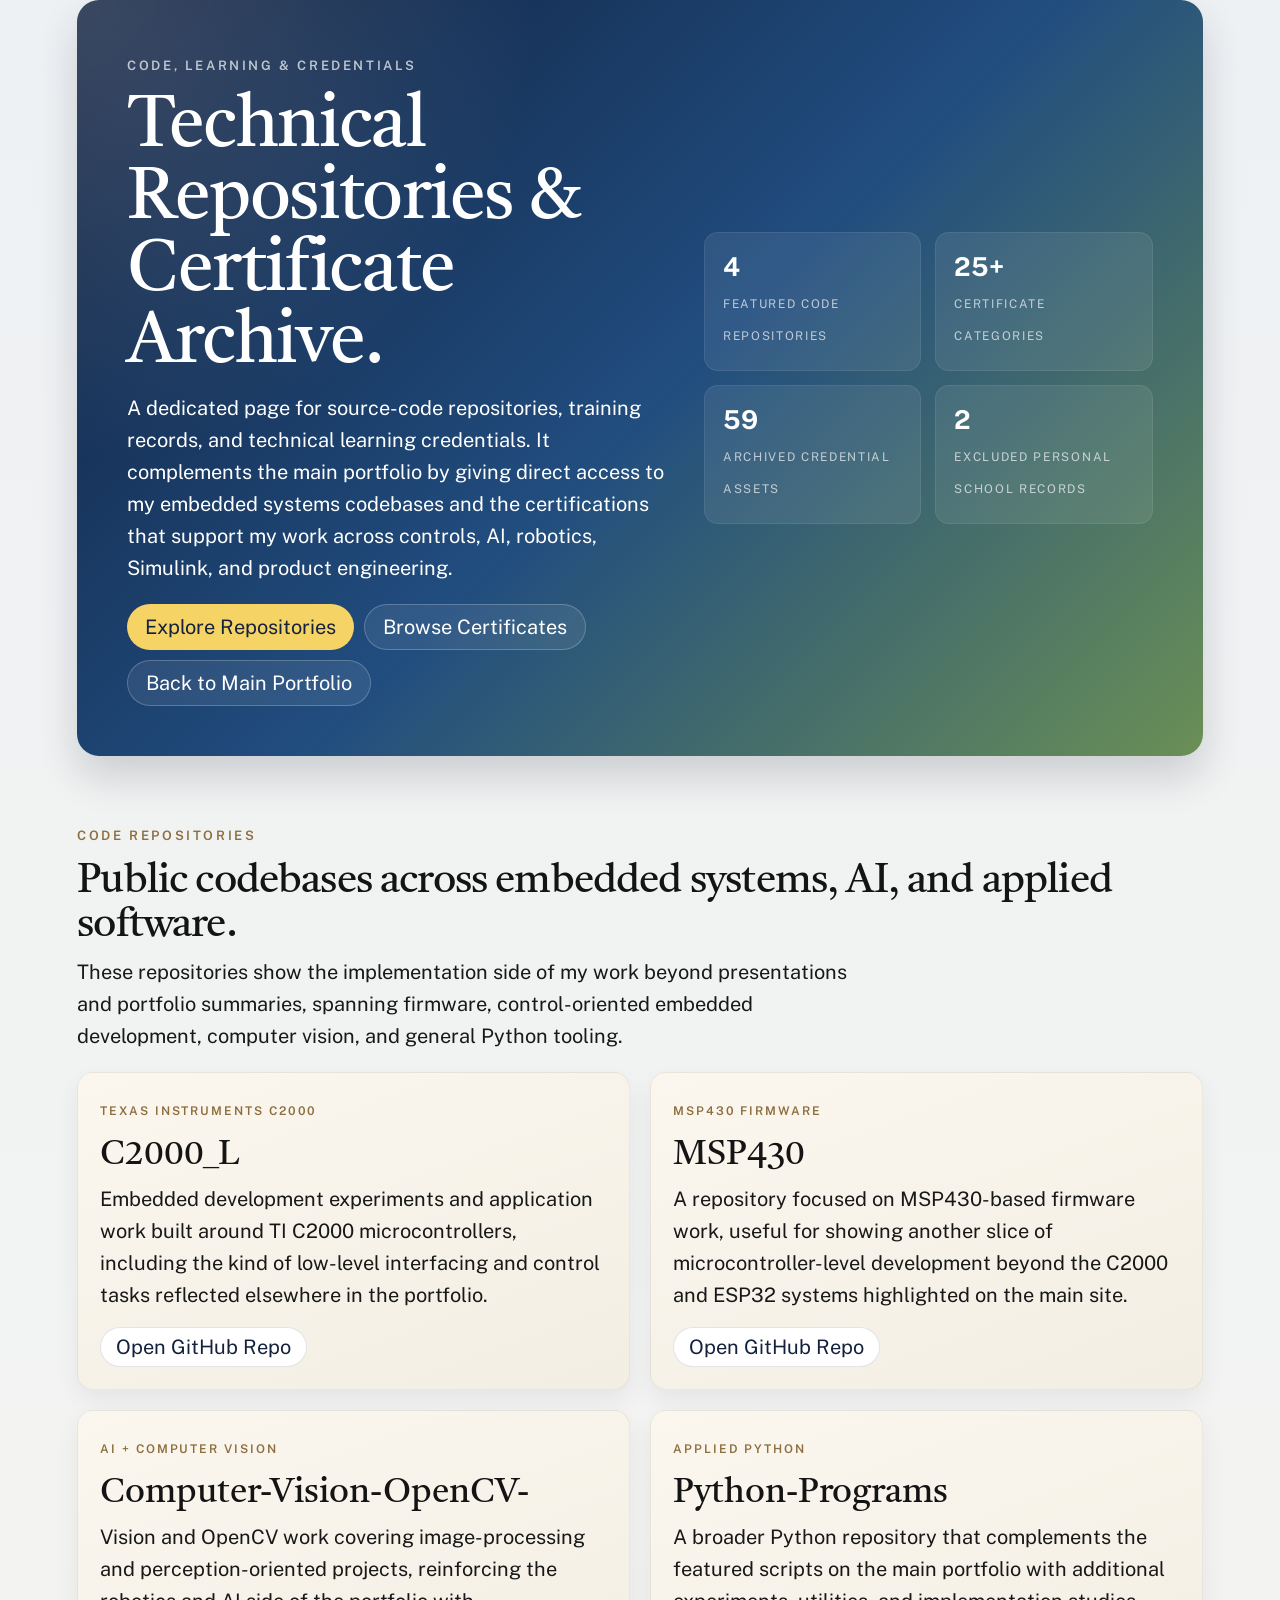
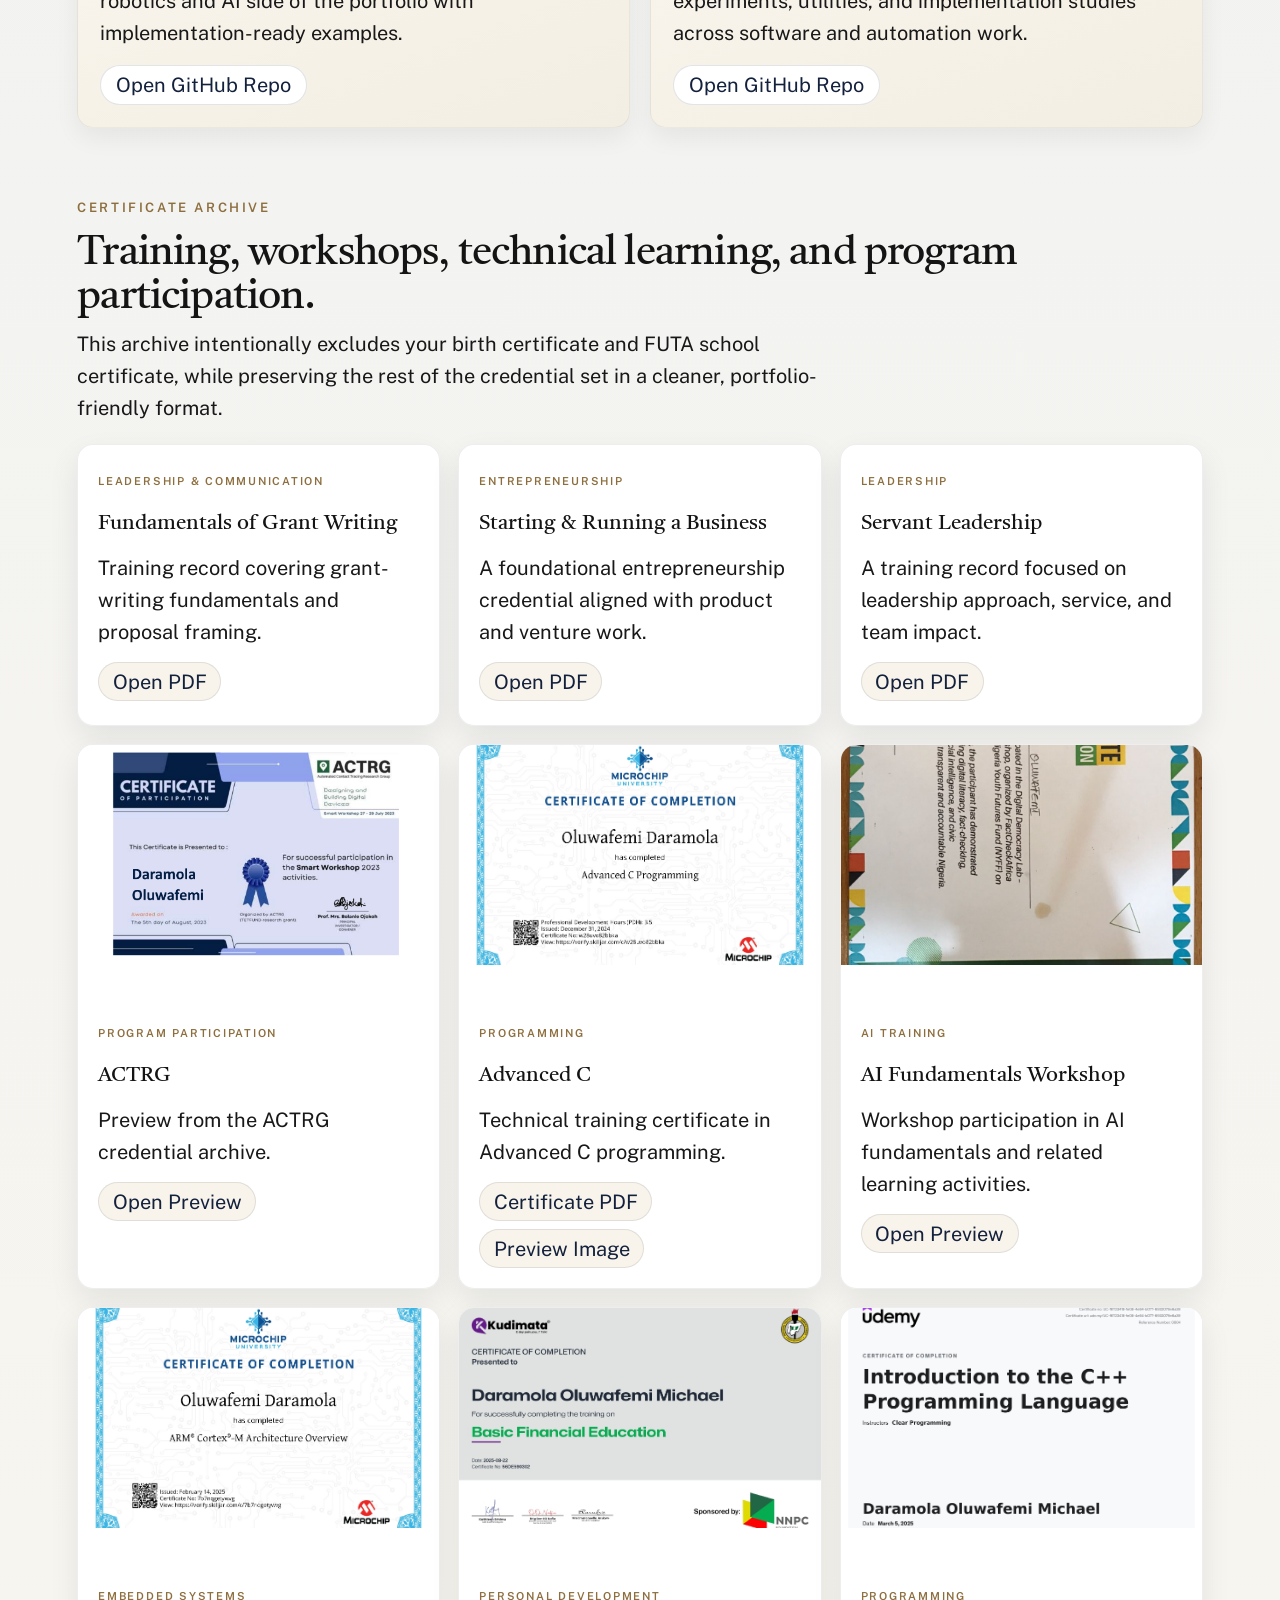
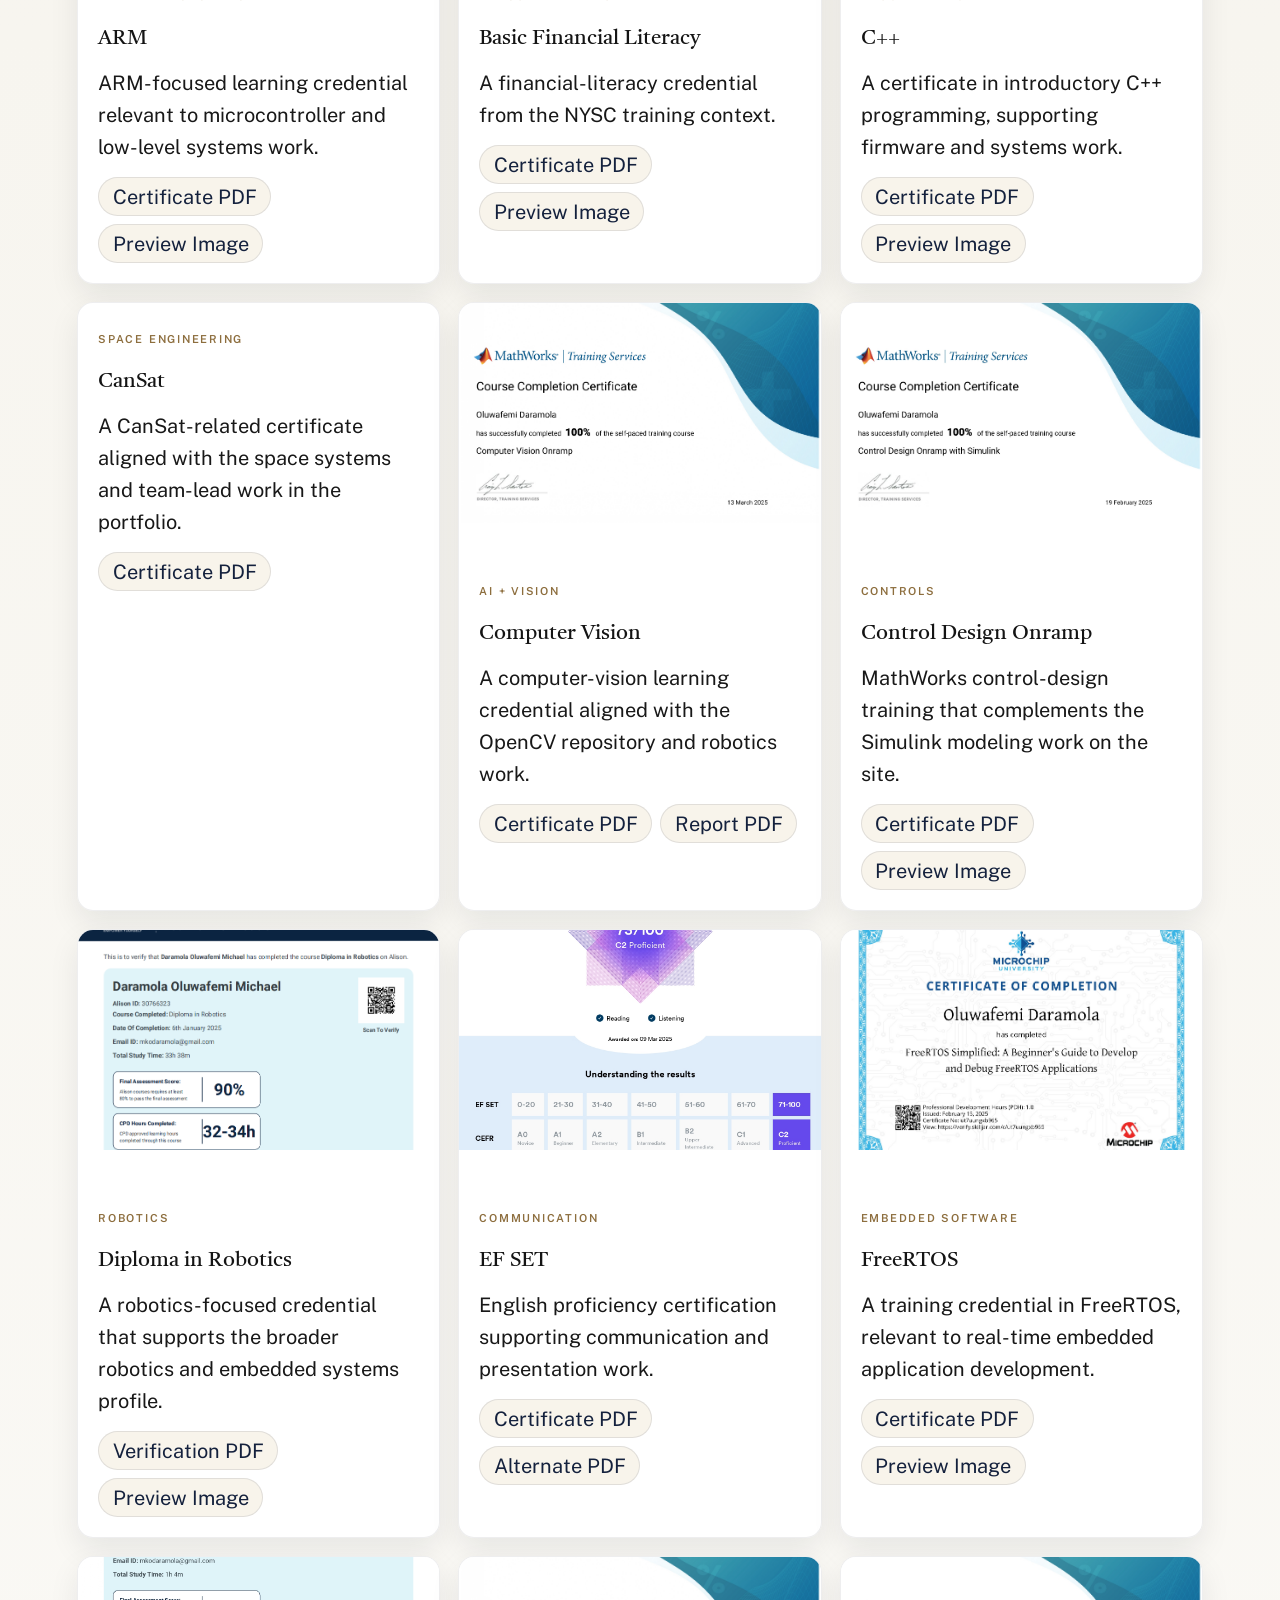
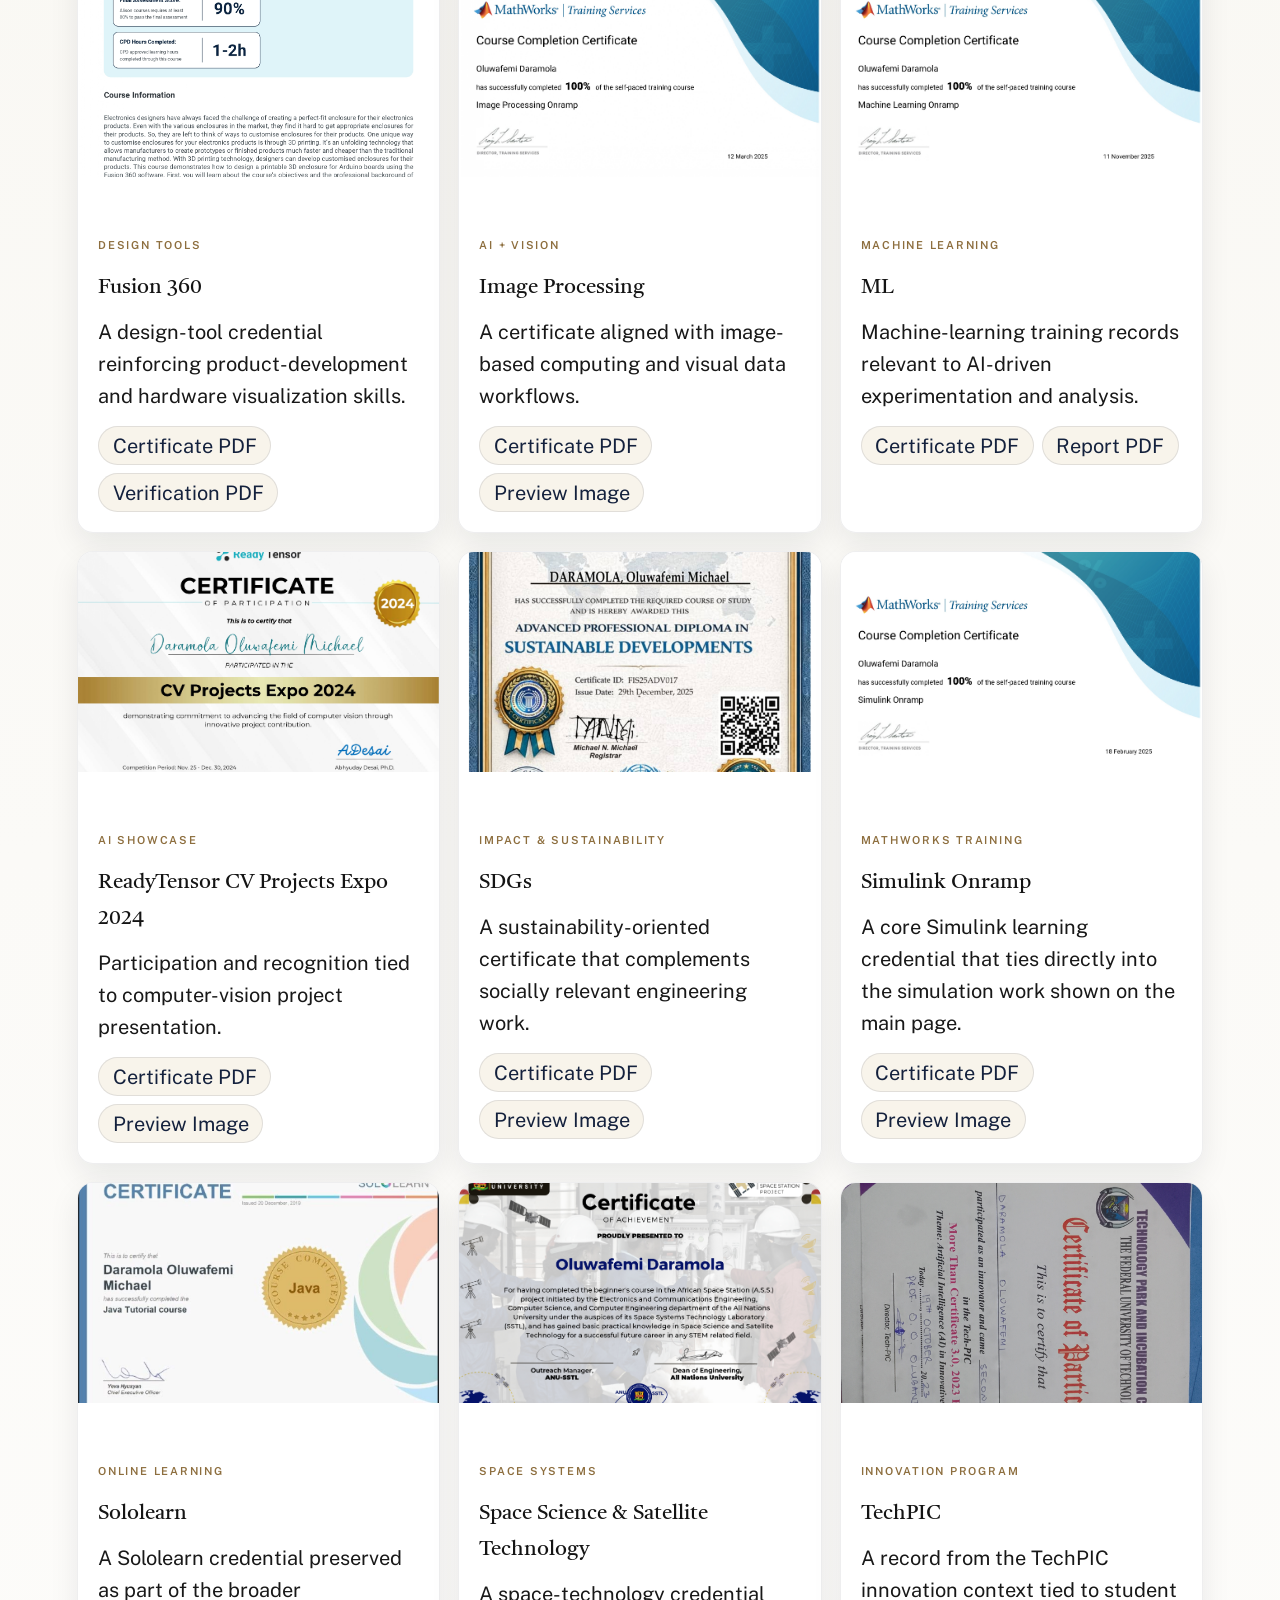
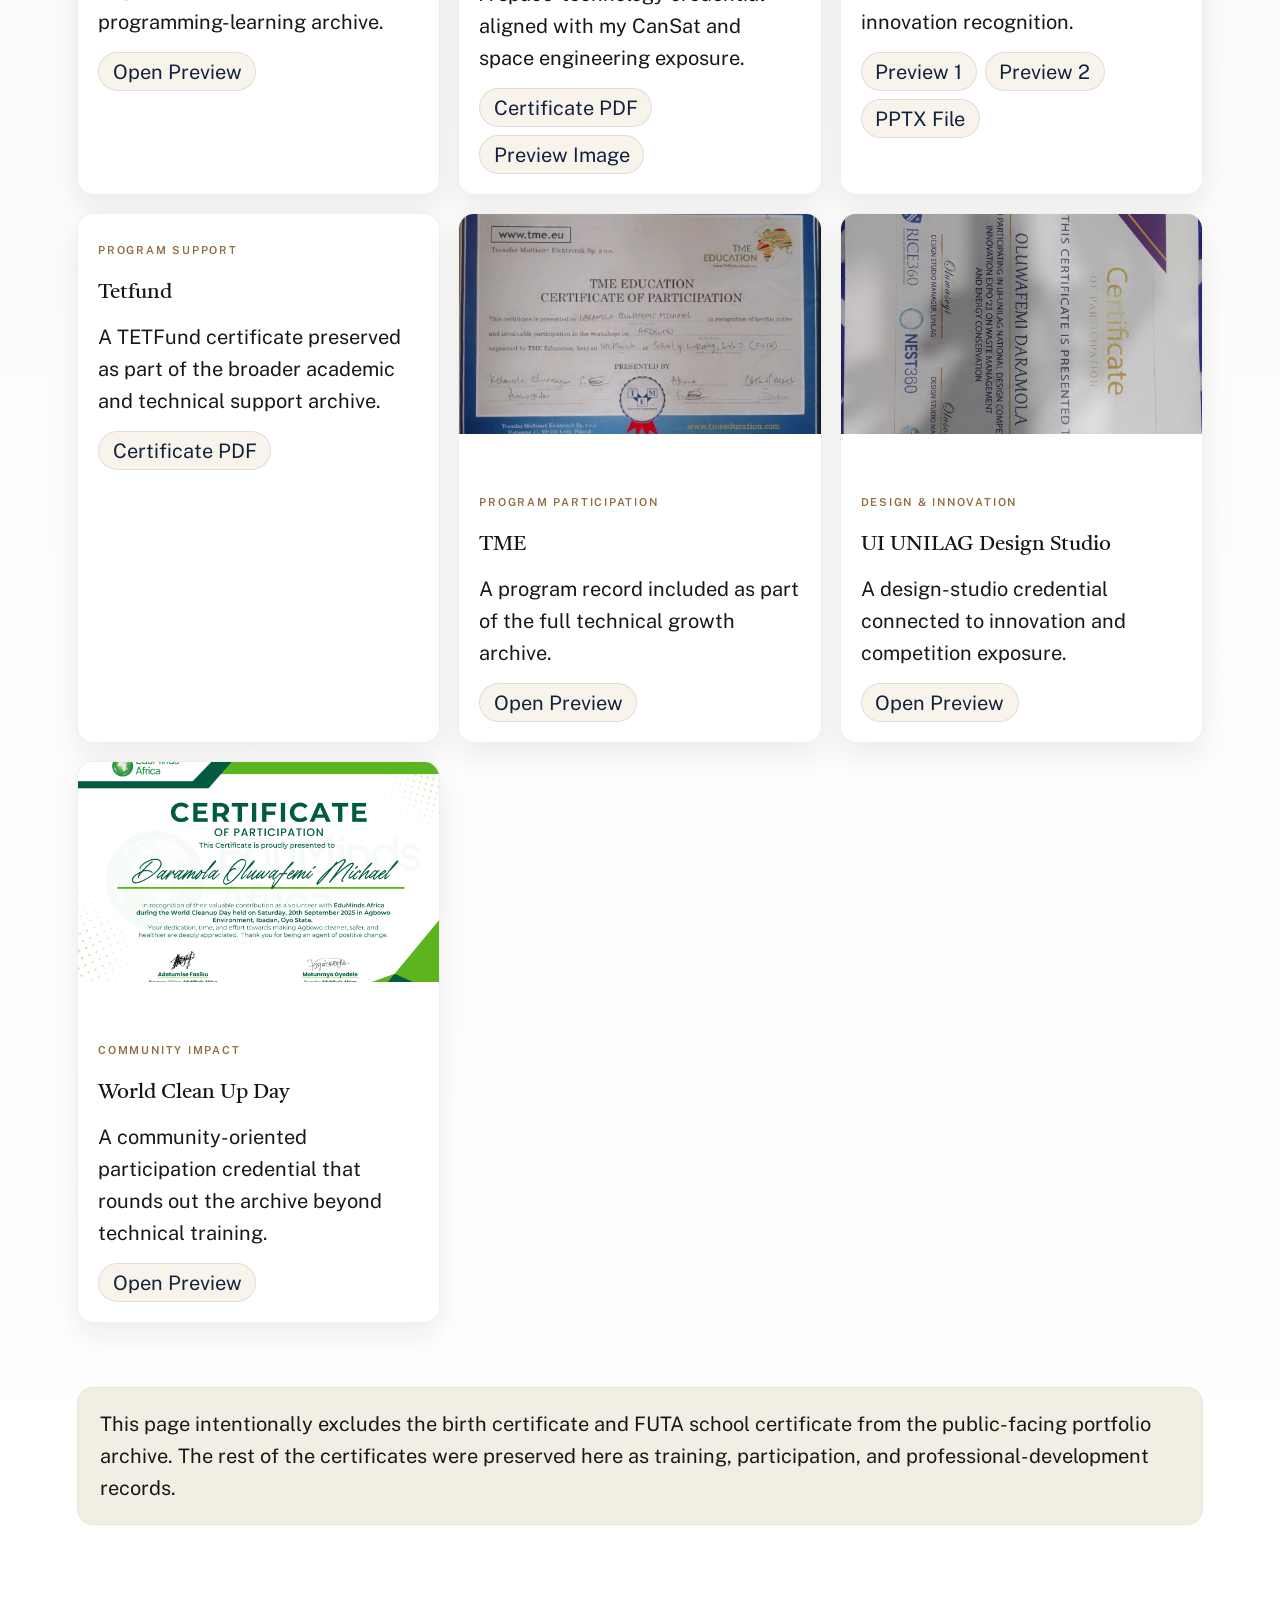
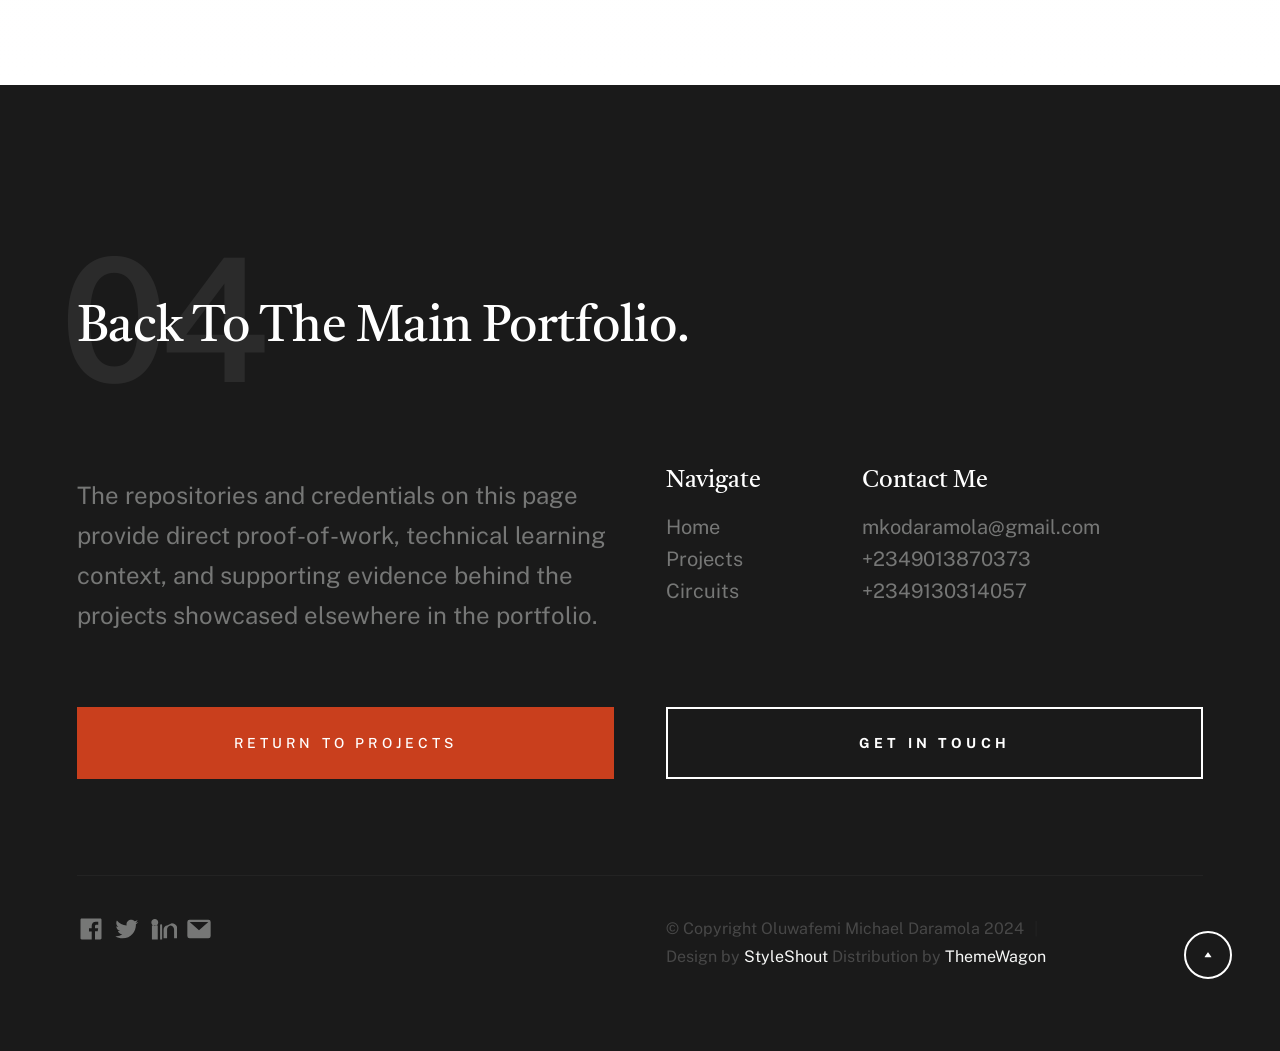
==== credentials.html @ 9538f2ff "certificates" ====
<!DOCTYPE html>
<html lang="en" class="no-js">
<head>

    <meta charset="utf-8">
    <meta name="viewport" content="width=device-width, initial-scale=1">
    <title>Resources & Credentials | Oluwafemi Michael Daramola</title>

    <script>
        document.documentElement.classList.remove('no-js');
        document.documentElement.classList.add('js');
    </script>

    <link rel="stylesheet" href="css/vendor.css">
    <link rel="stylesheet" href="css/styles.css">

    <link rel="apple-touch-icon" sizes="180x180" href="apple-touch-icon.png">
    <link rel="icon" type="image/png" sizes="32x32" href="favicon-32x32.png">
    <link rel="icon" type="image/png" sizes="16x16" href="favicon-16x16.png">
    <link rel="manifest" href="site.webmanifest">

</head>

<body id="top" class="psc-page">

    <div id="preloader">
        <div id="loader" class="dots-fade">
            <div></div>
            <div></div>
            <div></div>
        </div>
    </div>

    <div id="page" class="s-pagewrap">

        <header class="s-header">
            <div class="row s-header__inner">

                <div class="s-header__block">
                    <div class="s-header__logo">
                        <a class="logo" href="index.html">
                            <img src="images/logo.svg" alt="Homepage">
                        </a>
                    </div>

                    <a class="s-header__menu-toggle" href="#0"><span>Menu</span></a>
                </div>

                <nav class="s-header__nav">
                    <ul class="s-header__menu-links">
                        <li><a href="index.html#intro">Home</a></li>
                        <li><a href="index.html#works">Projects</a></li>
                        <li><a href="psc.html">Circuits</a></li>
                        <li class="current"><a href="#resources">Resources</a></li>
                        <li><a href="index.html#footer">Contact</a></li>
                    </ul>
                </nav>

            </div>
        </header>

        <main class="resource-shell">

            <section id="resources" class="resource-hero">
                <div class="row">
                    <div class="column xl-12">
                        <div class="resource-hero__wrap">
                            <div class="resource-hero__grid">
                                <div>
                                    <p class="resource-hero__eyebrow">Code, Learning & Credentials</p>
                                    <h1 class="resource-hero__title">Technical Repositories & Certificate Archive.</h1>
                                    <p class="resource-hero__text">
                                    A dedicated page for source-code repositories, training records, and technical learning credentials. It complements the main portfolio by giving direct access to my embedded systems codebases and the certifications that support my work across controls, AI, robotics, Simulink, and product engineering.
                                    </p>
                                    <div class="resource-hero__actions">
                                        <a class="btn-primary" href="#repos">Explore Repositories</a>
                                        <a class="btn-secondary" href="#certificates">Browse Certificates</a>
                                        <a class="btn-secondary" href="index.html#works">Back to Main Portfolio</a>
                                    </div>
                                </div>

                                <div class="resource-stat-grid">
                                    <div class="resource-stat">
                                        <span class="resource-stat__number">4</span>
                                        <span class="resource-stat__label">Featured code repositories</span>
                                    </div>
                                    <div class="resource-stat">
                                        <span class="resource-stat__number">25+</span>
                                        <span class="resource-stat__label">Certificate categories</span>
                                    </div>
                                    <div class="resource-stat">
                                        <span class="resource-stat__number">59</span>
                                        <span class="resource-stat__label">Archived credential assets</span>
                                    </div>
                                    <div class="resource-stat">
                                        <span class="resource-stat__number">2</span>
                                        <span class="resource-stat__label">Excluded personal school records</span>
                                    </div>
                                </div>
                            </div>
                        </div>
                    </div>
                </div>
            </section>

            <section id="repos" class="psc-section">
                <div class="row">
                    <div class="column xl-12">
                        <div class="psc-section__header">
                            <p class="psc-section__eyebrow">Code Repositories</p>
                            <h2 class="psc-section__title">Public codebases across embedded systems, AI, and applied software.</h2>
                            <p class="psc-section__text">
                            These repositories show the implementation side of my work beyond presentations and portfolio summaries, spanning firmware, control-oriented embedded development, computer vision, and general Python tooling.
                            </p>
                        </div>
                    </div>
                </div>

                <div class="row">
                    <div class="column xl-12">
                        <div class="repo-grid">
                            <article class="repo-card">
                                <p class="repo-card__eyebrow">Texas Instruments C2000</p>
                                <h3 class="repo-card__title">C2000_L</h3>
                                <p class="repo-card__text">
                                Embedded development experiments and application work built around TI C2000 microcontrollers, including the kind of low-level interfacing and control tasks reflected elsewhere in the portfolio.
                                </p>
                                <div class="repo-card__actions">
                                    <a href="https://github.com/mkodaramola/C2000_L" target="_blank" rel="noopener noreferrer">Open GitHub Repo</a>
                                </div>
                            </article>

                            <article class="repo-card">
                                <p class="repo-card__eyebrow">MSP430 Firmware</p>
                                <h3 class="repo-card__title">MSP430</h3>
                                <p class="repo-card__text">
                                A repository focused on MSP430-based firmware work, useful for showing another slice of microcontroller-level development beyond the C2000 and ESP32 systems highlighted on the main site.
                                </p>
                                <div class="repo-card__actions">
                                    <a href="https://github.com/mkodaramola/MSP430" target="_blank" rel="noopener noreferrer">Open GitHub Repo</a>
                                </div>
                            </article>

                            <article class="repo-card">
                                <p class="repo-card__eyebrow">AI + Computer Vision</p>
                                <h3 class="repo-card__title">Computer-Vision-OpenCV-</h3>
                                <p class="repo-card__text">
                                Vision and OpenCV work covering image-processing and perception-oriented projects, reinforcing the robotics and AI side of the portfolio with implementation-ready examples.
                                </p>
                                <div class="repo-card__actions">
                                    <a href="https://github.com/mkodaramola/Computer-Vision-OpenCV-" target="_blank" rel="noopener noreferrer">Open GitHub Repo</a>
                                </div>
                            </article>

                            <article class="repo-card">
                                <p class="repo-card__eyebrow">Applied Python</p>
                                <h3 class="repo-card__title">Python-Programs</h3>
                                <p class="repo-card__text">
                                A broader Python repository that complements the featured scripts on the main portfolio with additional experiments, utilities, and implementation studies across software and automation work.
                                </p>
                                <div class="repo-card__actions">
                                    <a href="https://github.com/mkodaramola/Python-Programs" target="_blank" rel="noopener noreferrer">Open GitHub Repo</a>
                                </div>
                            </article>
                        </div>
                    </div>
                </div>
            </section>

            <section id="certificates" class="psc-section">
                <div class="row">
                    <div class="column xl-12">
                        <div class="psc-section__header">
                            <p class="psc-section__eyebrow">Certificate Archive</p>
                            <h2 class="psc-section__title">Training, workshops, technical learning, and program participation.</h2>
                            <p class="psc-section__text">
                            This archive intentionally excludes your birth certificate and FUTA school certificate, while preserving the rest of the credential set in a cleaner, portfolio-friendly format.
                            </p>
                        </div>
                    </div>
                </div>

                <div class="row">
                    <div class="column xl-12">
                        <div class="cert-grid">
                            <article class="cert-card cert-card--document">
                                <div class="cert-card__body">
                                    <p class="cert-card__eyebrow">Leadership & Communication</p>
                                    <h3 class="cert-card__title">Fundamentals of Grant Writing</h3>
                                    <p class="cert-card__text">Training record covering grant-writing fundamentals and proposal framing.</p>
                                    <div class="cert-card__actions">
                                        <a href="assets/certificates/Fundamentals of Grant Writing.pdf" target="_blank" rel="noopener noreferrer">Open PDF</a>
                                    </div>
                                </div>
                            </article>

                            <article class="cert-card cert-card--document">
                                <div class="cert-card__body">
                                    <p class="cert-card__eyebrow">Entrepreneurship</p>
                                    <h3 class="cert-card__title">Starting & Running a Business</h3>
                                    <p class="cert-card__text">A foundational entrepreneurship credential aligned with product and venture work.</p>
                                    <div class="cert-card__actions">
                                        <a href="assets/certificates/Fundamentals of Starting and Running a Business.pdf" target="_blank" rel="noopener noreferrer">Open PDF</a>
                                    </div>
                                </div>
                            </article>

                            <article class="cert-card cert-card--document">
                                <div class="cert-card__body">
                                    <p class="cert-card__eyebrow">Leadership</p>
                                    <h3 class="cert-card__title">Servant Leadership</h3>
                                    <p class="cert-card__text">A training record focused on leadership approach, service, and team impact.</p>
                                    <div class="cert-card__actions">
                                        <a href="assets/certificates/Servant Leadership.pdf" target="_blank" rel="noopener noreferrer">Open PDF</a>
                                    </div>
                                </div>
                            </article>

                            <article class="cert-card">
                                <div class="cert-card__media">
                                    <img src="assets/certificates/ACTRG/Capture.PNG" alt="ACTRG certificate preview">
                                </div>
                                <div class="cert-card__body">
                                    <p class="cert-card__eyebrow">Program Participation</p>
                                    <h3 class="cert-card__title">ACTRG</h3>
                                    <p class="cert-card__text">Preview from the ACTRG credential archive.</p>
                                    <div class="cert-card__actions">
                                        <a href="assets/certificates/ACTRG/Capture.PNG" target="_blank" rel="noopener noreferrer">Open Preview</a>
                                    </div>
                                </div>
                            </article>

                            <article class="cert-card">
                                <div class="cert-card__media">
                                    <img src="assets/certificates/Advance C/certificate-w28uvo82bbka-1735643711_page-0001.jpg" alt="Advanced C certificate preview">
                                </div>
                                <div class="cert-card__body">
                                    <p class="cert-card__eyebrow">Programming</p>
                                    <h3 class="cert-card__title">Advanced C</h3>
                                    <p class="cert-card__text">Technical training certificate in Advanced C programming.</p>
                                    <div class="cert-card__actions">
                                        <a href="assets/certificates/Advance C/certificate-w28uvo82bbka-1735643711.pdf" target="_blank" rel="noopener noreferrer">Certificate PDF</a>
                                        <a href="assets/certificates/Advance C/certificate-w28uvo82bbka-1735643711_page-0001.jpg" target="_blank" rel="noopener noreferrer">Preview Image</a>
                                    </div>
                                </div>
                            </article>

                            <article class="cert-card">
                                <div class="cert-card__media">
                                    <img src="assets/certificates/AI Fundamentals Workshop/AI Fundamentals Workshop.jpg" alt="AI Fundamentals Workshop certificate preview">
                                </div>
                                <div class="cert-card__body">
                                    <p class="cert-card__eyebrow">AI Training</p>
                                    <h3 class="cert-card__title">AI Fundamentals Workshop</h3>
                                    <p class="cert-card__text">Workshop participation in AI fundamentals and related learning activities.</p>
                                    <div class="cert-card__actions">
                                        <a href="assets/certificates/AI Fundamentals Workshop/AI Fundamentals Workshop.jpg" target="_blank" rel="noopener noreferrer">Open Preview</a>
                                    </div>
                                </div>
                            </article>

                            <article class="cert-card">
                                <div class="cert-card__media">
                                    <img src="assets/certificates/ARM/certificate-7b7nqgetywvg-1739588767_page-0001.jpg" alt="ARM certificate preview">
                                </div>
                                <div class="cert-card__body">
                                    <p class="cert-card__eyebrow">Embedded Systems</p>
                                    <h3 class="cert-card__title">ARM</h3>
                                    <p class="cert-card__text">ARM-focused learning credential relevant to microcontroller and low-level systems work.</p>
                                    <div class="cert-card__actions">
                                        <a href="assets/certificates/ARM/certificate-7b7nqgetywvg-1739588767.pdf" target="_blank" rel="noopener noreferrer">Certificate PDF</a>
                                        <a href="assets/certificates/ARM/certificate-7b7nqgetywvg-1739588767_page-0001.jpg" target="_blank" rel="noopener noreferrer">Preview Image</a>
                                    </div>
                                </div>
                            </article>

                            <article class="cert-card">
                                <div class="cert-card__media">
                                    <img src="assets/certificates/Basic Financial Literacy/Daramola Oluwafemi Michael_NYSC_Certificate_page-0001.jpg" alt="Basic Financial Literacy certificate preview">
                                </div>
                                <div class="cert-card__body">
                                    <p class="cert-card__eyebrow">Personal Development</p>
                                    <h3 class="cert-card__title">Basic Financial Literacy</h3>
                                    <p class="cert-card__text">A financial-literacy credential from the NYSC training context.</p>
                                    <div class="cert-card__actions">
                                        <a href="assets/certificates/Basic Financial Literacy/Daramola Oluwafemi Michael_NYSC_Certificate.pdf" target="_blank" rel="noopener noreferrer">Certificate PDF</a>
                                        <a href="assets/certificates/Basic Financial Literacy/Daramola Oluwafemi Michael_NYSC_Certificate_page-0001.jpg" target="_blank" rel="noopener noreferrer">Preview Image</a>
                                    </div>
                                </div>
                            </article>

                            <article class="cert-card">
                                <div class="cert-card__media">
                                    <img src="assets/certificates/C++/intro to C++.jpg" alt="Intro to C++ certificate preview">
                                </div>
                                <div class="cert-card__body">
                                    <p class="cert-card__eyebrow">Programming</p>
                                    <h3 class="cert-card__title">C++</h3>
                                    <p class="cert-card__text">A certificate in introductory C++ programming, supporting firmware and systems work.</p>
                                    <div class="cert-card__actions">
                                        <a href="assets/certificates/C++/Intro to C++.pdf" target="_blank" rel="noopener noreferrer">Certificate PDF</a>
                                        <a href="assets/certificates/C++/intro to C++.jpg" target="_blank" rel="noopener noreferrer">Preview Image</a>
                                    </div>
                                </div>
                            </article>

                            <article class="cert-card cert-card--document">
                                <div class="cert-card__body">
                                    <p class="cert-card__eyebrow">Space Engineering</p>
                                    <h3 class="cert-card__title">CanSat</h3>
                                    <p class="cert-card__text">A CanSat-related certificate aligned with the space systems and team-lead work in the portfolio.</p>
                                    <div class="cert-card__actions">
                                        <a href="assets/certificates/CanSat/Oluwafemi Daramola-8cfb.pdf" target="_blank" rel="noopener noreferrer">Certificate PDF</a>
                                    </div>
                                </div>
                            </article>

                            <article class="cert-card">
                                <div class="cert-card__media">
                                    <img src="assets/certificates/Computer Vision/certificate_page-0001.jpg" alt="Computer Vision certificate preview">
                                </div>
                                <div class="cert-card__body">
                                    <p class="cert-card__eyebrow">AI + Vision</p>
                                    <h3 class="cert-card__title">Computer Vision</h3>
                                    <p class="cert-card__text">A computer-vision learning credential aligned with the OpenCV repository and robotics work.</p>
                                    <div class="cert-card__actions">
                                        <a href="assets/certificates/Computer Vision/certificate.pdf" target="_blank" rel="noopener noreferrer">Certificate PDF</a>
                                        <a href="assets/certificates/Computer Vision/report.pdf" target="_blank" rel="noopener noreferrer">Report PDF</a>
                                    </div>
                                </div>
                            </article>

                            <article class="cert-card">
                                <div class="cert-card__media">
                                    <img src="assets/certificates/Control Design Onramp/certificate_page-0001.jpg" alt="Control Design Onramp certificate preview">
                                </div>
                                <div class="cert-card__body">
                                    <p class="cert-card__eyebrow">Controls</p>
                                    <h3 class="cert-card__title">Control Design Onramp</h3>
                                    <p class="cert-card__text">MathWorks control-design training that complements the Simulink modeling work on the site.</p>
                                    <div class="cert-card__actions">
                                        <a href="assets/certificates/Control Design Onramp/certificate.pdf" target="_blank" rel="noopener noreferrer">Certificate PDF</a>
                                        <a href="assets/certificates/Control Design Onramp/certificate_page-0001.jpg" target="_blank" rel="noopener noreferrer">Preview Image</a>
                                    </div>
                                </div>
                            </article>

                            <article class="cert-card">
                                <div class="cert-card__media">
                                    <img src="assets/certificates/Diploma in Robotics/dirobotics.PNG" alt="Diploma in Robotics certificate preview">
                                </div>
                                <div class="cert-card__body">
                                    <p class="cert-card__eyebrow">Robotics</p>
                                    <h3 class="cert-card__title">Diploma in Robotics</h3>
                                    <p class="cert-card__text">A robotics-focused credential that supports the broader robotics and embedded systems profile.</p>
                                    <div class="cert-card__actions">
                                        <a href="assets/certificates/Diploma in Robotics/Learner-Verification-2845-30766323.pdf" target="_blank" rel="noopener noreferrer">Verification PDF</a>
                                        <a href="assets/certificates/Diploma in Robotics/dirobotics.PNG" target="_blank" rel="noopener noreferrer">Preview Image</a>
                                    </div>
                                </div>
                            </article>

                            <article class="cert-card">
                                <div class="cert-card__media">
                                    <img src="assets/certificates/ET SEF/EF SET Certificate_page-0002.jpg" alt="EF SET certificate preview">
                                </div>
                                <div class="cert-card__body">
                                    <p class="cert-card__eyebrow">Communication</p>
                                    <h3 class="cert-card__title">EF SET</h3>
                                    <p class="cert-card__text">English proficiency certification supporting communication and presentation work.</p>
                                    <div class="cert-card__actions">
                                        <a href="assets/certificates/ET SEF/EF SET Certificate.pdf" target="_blank" rel="noopener noreferrer">Certificate PDF</a>
                                        <a href="assets/certificates/ET SEF/EF SET Certificate 2.pdf" target="_blank" rel="noopener noreferrer">Alternate PDF</a>
                                    </div>
                                </div>
                            </article>

                            <article class="cert-card">
                                <div class="cert-card__media">
                                    <img src="assets/certificates/FreeRTOS/certificate-ut7uungxb965-1739640282_page-0001.jpg" alt="FreeRTOS certificate preview">
                                </div>
                                <div class="cert-card__body">
                                    <p class="cert-card__eyebrow">Embedded Software</p>
                                    <h3 class="cert-card__title">FreeRTOS</h3>
                                    <p class="cert-card__text">A training credential in FreeRTOS, relevant to real-time embedded application development.</p>
                                    <div class="cert-card__actions">
                                        <a href="assets/certificates/FreeRTOS/certificate-ut7uungxb965-1739640282.pdf" target="_blank" rel="noopener noreferrer">Certificate PDF</a>
                                        <a href="assets/certificates/FreeRTOS/certificate-ut7uungxb965-1739640282_page-0001.jpg" target="_blank" rel="noopener noreferrer">Preview Image</a>
                                    </div>
                                </div>
                            </article>

                            <article class="cert-card">
                                <div class="cert-card__media">
                                    <img src="assets/certificates/Fusion 360/Fusion 360.jpg" alt="Fusion 360 certificate preview">
                                </div>
                                <div class="cert-card__body">
                                    <p class="cert-card__eyebrow">Design Tools</p>
                                    <h3 class="cert-card__title">Fusion 360</h3>
                                    <p class="cert-card__text">A design-tool credential reinforcing product-development and hardware visualization skills.</p>
                                    <div class="cert-card__actions">
                                        <a href="assets/certificates/Fusion 360/Fusion 360.pdf" target="_blank" rel="noopener noreferrer">Certificate PDF</a>
                                        <a href="assets/certificates/Fusion 360/Learner-Verification-3704-30766323.pdf" target="_blank" rel="noopener noreferrer">Verification PDF</a>
                                    </div>
                                </div>
                            </article>

                            <article class="cert-card">
                                <div class="cert-card__media">
                                    <img src="assets/certificates/Image Processing/certificate_page-0001.jpg" alt="Image Processing certificate preview">
                                </div>
                                <div class="cert-card__body">
                                    <p class="cert-card__eyebrow">AI + Vision</p>
                                    <h3 class="cert-card__title">Image Processing</h3>
                                    <p class="cert-card__text">A certificate aligned with image-based computing and visual data workflows.</p>
                                    <div class="cert-card__actions">
                                        <a href="assets/certificates/Image Processing/certificate.pdf" target="_blank" rel="noopener noreferrer">Certificate PDF</a>
                                        <a href="assets/certificates/Image Processing/certificate_page-0001.jpg" target="_blank" rel="noopener noreferrer">Preview Image</a>
                                    </div>
                                </div>
                            </article>

                            <article class="cert-card">
                                <div class="cert-card__media">
                                    <img src="assets/certificates/ML/ML_page-0001.jpg" alt="Machine Learning certificate preview">
                                </div>
                                <div class="cert-card__body">
                                    <p class="cert-card__eyebrow">Machine Learning</p>
                                    <h3 class="cert-card__title">ML</h3>
                                    <p class="cert-card__text">Machine-learning training records relevant to AI-driven experimentation and analysis.</p>
                                    <div class="cert-card__actions">
                                        <a href="assets/certificates/ML/ML.pdf" target="_blank" rel="noopener noreferrer">Certificate PDF</a>
                                        <a href="assets/certificates/ML/ML_report.pdf" target="_blank" rel="noopener noreferrer">Report PDF</a>
                                    </div>
                                </div>
                            </article>

                            <article class="cert-card">
                                <div class="cert-card__media">
                                    <img src="assets/certificates/ReadyTensor/CV Projects Expo 2024 - Daramola Oluwafemi Michael_page-0001.jpg" alt="ReadyTensor certificate preview">
                                </div>
                                <div class="cert-card__body">
                                    <p class="cert-card__eyebrow">AI Showcase</p>
                                    <h3 class="cert-card__title">ReadyTensor CV Projects Expo 2024</h3>
                                    <p class="cert-card__text">Participation and recognition tied to computer-vision project presentation.</p>
                                    <div class="cert-card__actions">
                                        <a href="assets/certificates/ReadyTensor/CV Projects Expo 2024 - Daramola Oluwafemi Michael.pdf" target="_blank" rel="noopener noreferrer">Certificate PDF</a>
                                        <a href="assets/certificates/ReadyTensor/CV Projects Expo 2024 - Daramola Oluwafemi Michael_page-0001.jpg" target="_blank" rel="noopener noreferrer">Preview Image</a>
                                    </div>
                                </div>
                            </article>

                            <article class="cert-card">
                                <div class="cert-card__media">
                                    <img src="assets/certificates/SDGs/Daramola Oluwafemi .jpg" alt="SDGs certificate preview">
                                </div>
                                <div class="cert-card__body">
                                    <p class="cert-card__eyebrow">Impact & Sustainability</p>
                                    <h3 class="cert-card__title">SDGs</h3>
                                    <p class="cert-card__text">A sustainability-oriented certificate that complements socially relevant engineering work.</p>
                                    <div class="cert-card__actions">
                                        <a href="assets/certificates/SDGs/Daramola Oluwafemi .pdf" target="_blank" rel="noopener noreferrer">Certificate PDF</a>
                                        <a href="assets/certificates/SDGs/Daramola Oluwafemi .jpg" target="_blank" rel="noopener noreferrer">Preview Image</a>
                                    </div>
                                </div>
                            </article>

                            <article class="cert-card">
                                <div class="cert-card__media">
                                    <img src="assets/certificates/Simulink Onramp/certificate_page-0001.jpg" alt="Simulink Onramp certificate preview">
                                </div>
                                <div class="cert-card__body">
                                    <p class="cert-card__eyebrow">MathWorks Training</p>
                                    <h3 class="cert-card__title">Simulink Onramp</h3>
                                    <p class="cert-card__text">A core Simulink learning credential that ties directly into the simulation work shown on the main page.</p>
                                    <div class="cert-card__actions">
                                        <a href="assets/certificates/Simulink Onramp/certificate.pdf" target="_blank" rel="noopener noreferrer">Certificate PDF</a>
                                        <a href="assets/certificates/Simulink Onramp/certificate_page-0001.jpg" target="_blank" rel="noopener noreferrer">Preview Image</a>
                                    </div>
                                </div>
                            </article>

                            <article class="cert-card">
                                <div class="cert-card__media">
                                    <img src="assets/certificates/Sololearn/sla.PNG" alt="Sololearn certificate preview">
                                </div>
                                <div class="cert-card__body">
                                    <p class="cert-card__eyebrow">Online Learning</p>
                                    <h3 class="cert-card__title">Sololearn</h3>
                                    <p class="cert-card__text">A Sololearn credential preserved as part of the broader programming-learning archive.</p>
                                    <div class="cert-card__actions">
                                        <a href="assets/certificates/Sololearn/sla.PNG" target="_blank" rel="noopener noreferrer">Open Preview</a>
                                    </div>
                                </div>
                            </article>

                            <article class="cert-card">
                                <div class="cert-card__media">
                                    <img src="assets/certificates/Space Science and Satellite Technology/Oluwafemi Daramola-1_page-0001.jpg" alt="Space Science and Satellite Technology certificate preview">
                                </div>
                                <div class="cert-card__body">
                                    <p class="cert-card__eyebrow">Space Systems</p>
                                    <h3 class="cert-card__title">Space Science & Satellite Technology</h3>
                                    <p class="cert-card__text">A space-technology credential aligned with my CanSat and space engineering exposure.</p>
                                    <div class="cert-card__actions">
                                        <a href="assets/certificates/Space Science and Satellite Technology/Oluwafemi Daramola-1.pdf" target="_blank" rel="noopener noreferrer">Certificate PDF</a>
                                        <a href="assets/certificates/Space Science and Satellite Technology/Oluwafemi Daramola-1_page-0001.jpg" target="_blank" rel="noopener noreferrer">Preview Image</a>
                                    </div>
                                </div>
                            </article>

                            <article class="cert-card">
                                <div class="cert-card__media">
                                    <img src="assets/certificates/TechPIC/IMG_20231022_185641.jpg" alt="TechPIC certificate preview">
                                </div>
                                <div class="cert-card__body">
                                    <p class="cert-card__eyebrow">Innovation Program</p>
                                    <h3 class="cert-card__title">TechPIC</h3>
                                    <p class="cert-card__text">A record from the TechPIC innovation context tied to student innovation recognition.</p>
                                    <div class="cert-card__actions">
                                        <a href="assets/certificates/TechPIC/IMG_20231022_185641.jpg" target="_blank" rel="noopener noreferrer">Preview 1</a>
                                        <a href="assets/certificates/TechPIC/IMG_20231022_185757.jpg" target="_blank" rel="noopener noreferrer">Preview 2</a>
                                        <a href="assets/certificates/TechPIC/Certf.pptx" target="_blank" rel="noopener noreferrer">PPTX File</a>
                                    </div>
                                </div>
                            </article>

                            <article class="cert-card cert-card--document">
                                <div class="cert-card__body">
                                    <p class="cert-card__eyebrow">Program Support</p>
                                    <h3 class="cert-card__title">Tetfund</h3>
                                    <p class="cert-card__text">A TETFund certificate preserved as part of the broader academic and technical support archive.</p>
                                    <div class="cert-card__actions">
                                        <a href="assets/certificates/Tetfund/154 Daramola Oluwafemi.pdf" target="_blank" rel="noopener noreferrer">Certificate PDF</a>
                                    </div>
                                </div>
                            </article>

                            <article class="cert-card">
                                <div class="cert-card__media">
                                    <img src="assets/certificates/TME/ardc.PNG" alt="TME certificate preview">
                                </div>
                                <div class="cert-card__body">
                                    <p class="cert-card__eyebrow">Program Participation</p>
                                    <h3 class="cert-card__title">TME</h3>
                                    <p class="cert-card__text">A program record included as part of the full technical growth archive.</p>
                                    <div class="cert-card__actions">
                                        <a href="assets/certificates/TME/ardc.PNG" target="_blank" rel="noopener noreferrer">Open Preview</a>
                                    </div>
                                </div>
                            </article>

                            <article class="cert-card">
                                <div class="cert-card__media">
                                    <img src="assets/certificates/UI UNILAG Design Studio/IMG_20231117_190747.jpg" alt="UI UNILAG Design Studio certificate preview">
                                </div>
                                <div class="cert-card__body">
                                    <p class="cert-card__eyebrow">Design & Innovation</p>
                                    <h3 class="cert-card__title">UI UNILAG Design Studio</h3>
                                    <p class="cert-card__text">A design-studio credential connected to innovation and competition exposure.</p>
                                    <div class="cert-card__actions">
                                        <a href="assets/certificates/UI UNILAG Design Studio/IMG_20231117_190747.jpg" target="_blank" rel="noopener noreferrer">Open Preview</a>
                                    </div>
                                </div>
                            </article>

                            <article class="cert-card">
                                <div class="cert-card__media">
                                    <img src="assets/certificates/World Clean Up Day/Oluwafemi.png" alt="World Clean Up Day certificate preview">
                                </div>
                                <div class="cert-card__body">
                                    <p class="cert-card__eyebrow">Community Impact</p>
                                    <h3 class="cert-card__title">World Clean Up Day</h3>
                                    <p class="cert-card__text">A community-oriented participation credential that rounds out the archive beyond technical training.</p>
                                    <div class="cert-card__actions">
                                        <a href="assets/certificates/World Clean Up Day/Oluwafemi.png" target="_blank" rel="noopener noreferrer">Open Preview</a>
                                    </div>
                                </div>
                            </article>
                        </div>
                    </div>
                </div>
            </section>

            <section class="psc-section">
                <div class="row">
                    <div class="column xl-12">
                        <div class="psc-footer-note">
                            This page intentionally excludes the birth certificate and FUTA school certificate from the public-facing portfolio archive. The rest of the certificates were preserved here as training, participation, and professional-development records.
                        </div>
                    </div>
                </div>
            </section>

        </main>

        <footer id="footer" class="s-footer target-section">

            <div class="row">
                <div class="column lg-12">
                    <div class="section-header light-on-dark" data-num="04">
                        <h2 class="text-display-title">Back To The Main Portfolio.</h2>
                    </div>
                </div>
            </div>

            <div class="row s-footer__content">
                <div class="column xl-6 md-12 s-footer__block s-footer__about">
                    <p class="attention-getter">
                    The repositories and credentials on this page provide direct proof-of-work, technical learning context, and supporting evidence behind the projects showcased elsewhere in the portfolio.
                    </p>
                </div>

                <div class="column xl-6 md-12 s-footer__block s-footer__site-links">
                    <div class="row">
                        <div class="column xl-4 lg-5 md-6 tab-12">
                            <h5>Navigate</h5>
                            <ul class="link-list">
                                <li><a href="index.html#intro">Home</a></li>
                                <li><a href="index.html#works">Projects</a></li>
                                <li><a href="psc.html">Circuits</a></li>
                            </ul>
                        </div>
                        <div class="column xl-6 md-6 tab-12">
                            <h5>Contact Me</h5>
                            <ul class="link-list">
                                <li><a href="mailto:mkodaramola@gmail.com">mkodaramola@gmail.com</a></li>
                                <li><a href="tel:+2349013870373">+2349013870373</a></li>
                                <li><a href="tel:+2349130314057">+2349130314057</a></li>
                            </ul>
                        </div>
                    </div>
                </div>
            </div>

            <div class="row s-footer__buttons">
                <div class="column xl-6 tab-12">
                    <a href="index.html#works" class="btn btn--primary btn--large u-fullwidth">Return to Projects</a>
                </div>

                <div class="column xl-6 tab-12">
                    <a href="index.html#footer" class="btn btn--stroke btn--large u-fullwidth">Get In Touch</a>
                </div>
            </div>

            <div class="row s-footer__bottom">
                <div class="column xl-6 lg-12">
                    <ul class="s-footer__social social-list">
                        <li>
                            <a href="https://www.youtube.com/channel/UCacyj48RcdIjXXBy4rpF8YA" target="_blank" rel="noopener noreferrer">
                                <svg xmlns="http://www.w3.org/2000/svg" width="24" height="24" viewBox="0 0 24 24" style="fill:rgba(0, 0, 0, 1);"><path d="M20,3H4C3.447,3,3,3.448,3,4v16c0,0.552,0.447,1,1,1h8.615v-6.96h-2.338v-2.725h2.338v-2c0-2.325,1.42-3.592,3.5-3.592 c0.699-0.002,1.399,0.034,2.095,0.107v2.42h-1.435c-1.128,0-1.348,0.538-1.348,1.325v1.735h2.697l-0.35,2.725h-2.348V21H20 c0.553,0,1-0.448,1-1V4C21,3.448,20.553,3,20,3z"></path></svg>
                                <span class="u-screen-reader-text">Youtube</span>
                            </a>
                        </li>
                        <li>
                            <a href="https://x.com/DaramolaOl20973" target="_blank" rel="noopener noreferrer">
                                <svg xmlns="http://www.w3.org/2000/svg" width="24" height="24" viewBox="0 0 24 24" style="fill:rgba(0, 0, 0, 1);"><path d="M19.633,7.997c0.013,0.175,0.013,0.349,0.013,0.523c0,5.325-4.053,11.461-11.46,11.461c-2.282,0-4.402-0.661-6.186-1.809 c0.324,0.037,0.636,0.05,0.973,0.05c1.883,0,3.616-0.636,5.001-1.721c-1.771-0.037-3.255-1.197-3.767-2.793 c0.249,0.037,0.499,0.062,0.761,0.062c0.361,0,0.724-0.05,1.061-0.137c-1.847-0.374-3.23-1.995-3.23-3.953v-0.05 c0.537,0.299,1.16,0.486,1.82,0.511C3.534,9.419,2.823,8.184,2.823,6.787c0-0.748,0.199-1.434,0.548-2.032 c1.983,2.443,4.964,4.04,8.306,4.215c-0.062-0.3-0.1-0.611-0.1-0.923c0-2.22,1.796-4.028,4.028-4.028 c1.16,0,2.207,0.486,2.943,1.272c0.91-0.175,1.782-0.512,2.556-0.973c-0.299,0.935-0.936,1.721-1.771,2.22 c0.811-0.088,1.597-0.312,2.319-0.624C21.104,6.712,20.419,7.423,19.633,7.997z"></path></svg>
                                <span class="u-screen-reader-text">Twitter</span>
                            </a>
                        </li>
                        <li>
                            <a href="https://www.linkedin.com/in/oluwafemi-m-daramola-beng-gmnse-aa3a0b199" target="_blank" rel="noopener noreferrer">
                                <svg xmlns="http://www.w3.org/2000/svg" width="24" height="24" viewBox="0 0 24 24" style="fill:rgba(0, 0, 0, 1);"><path d="M4.98 3.5C3.34 3.5 2 4.83 2 6.46c0 1.6 1.3 2.9 2.9 2.9h.04c1.68 0 2.98-1.3 2.98-2.9-.04-1.63-1.3-2.96-2.94-2.96zM2.5 8.98H7.5V21H2.5zM9.5 9c0-.5.38-1 .88-1 .5 0 .88.5.88 1v12H9.5zm6 0c-1.5 0-3 1.5-3 3.5v7.5h3v-7.5c0-1.5 1-3.5 3-3.5s3 2 3 3.5v7.5h3v-7.5c0-3-2-5.5-5-5.5z"/></svg>
                                <span class="u-screen-reader-text">LinkedIn</span>
                            </a>
                        </li>
                        <li>
                            <a href="mailto:mkodaramola@gmail.com">
                                <svg xmlns="http://www.w3.org/2000/svg" width="24" height="24" viewBox="0 0 24 24" style="fill: rgba(0, 0, 0, 1);"><path d="M20 4H4a2 2 0 0 0-2 2v12a2 2 0 0 0 2 2h16a2 2 0 0 0 2-2V6a2 2 0 0 0-2-2zm0 2v.01L12 13 4 6.01V6h16z"/></svg>
                                <span class="u-screen-reader-text">Email</span>
                            </a>
                        </li>
                    </ul>
                </div>

                <div class="column xl-6 lg-12">
                    <p class="ss-copyright">
                        <span>© Copyright Oluwafemi Michael Daramola 2024</span>
                        <span>Design by <a href="https://styleshout.com/">StyleShout</a> Distribution by <a href="https://themewagon.com">ThemeWagon</a></span>
                    </p>
                </div>
            </div>

            <div class="ss-go-top">
                <a title="Back to Top" href="#top">
                    <svg xmlns="http://www.w3.org/2000/svg" width="24" height="24" viewBox="0 0 24 24" style="fill: rgba(0, 0, 0, 1);"><path d="M5.536 21.886a1.004 1.004 0 0 0 1.033-.064l13-9a1 1 0 0 0 0-1.644l-13-9A1 1 0 0 0 5 3v18a1 1 0 0 0 .536.886z"></path></svg>
                </a>
                <span>Back To Top</span>
            </div>

        </footer>

    </div>

    <script src="js/plugins.js"></script>
    <script src="js/main.js"></script>

</body>
</html>
---- css/vendor.css ----
/* ===================================================================
 * Hudson Third-party Stylesheets
 * Template Ver. 1.0.0
 * 04-03-2023
 * -------------------------------------------------------------------
 *
 * TOC:
 * # PrismJS 
 * # Swiper
 * # GLightbox
 *
 * ------------------------------------------------------------------- */
 

/* ===================================================================
 * # PrismJS 1.20.0
 *   https://prismjs.com/download.html#themes=prism-okaidia&languages=markup+css+clike+javascript+markup-templating+php 
 *   
 *   okaidia theme for JavaScript, CSS and HTML
 *   Loosely based on Monokai textmate theme by http://www.monokai.nl/
 *   @author ocodia
 * ------------------------------------------------------------------- */
code[class*=language-],
pre[class*=language-] {
    color          : #f8f8f2;
    background     : none;
    text-shadow    : 0 1px rgba(0, 0, 0, 0.3);
    font-family    : var(--font-mono);
    font-size      : calc(var(--text-size) * 0.9444);
    text-align     : left;
    white-space    : pre;
    word-spacing   : normal;
    word-break     : normal;
    word-wrap      : normal;
    line-height    : var(--vspace-1);
    -moz-tab-size  : 4;
    -o-tab-size    : 4;
    tab-size       : 4;
    -webkit-hyphens: none;
    hyphens        : none;
}

/* Code blocks */
pre[class*=language-] {
    padding : var(--vspace-0_5) 0 var(--vspace-1);
    margin  : var(--vspace-1) 0;
    overflow: auto;
}

:not(pre)>code[class*=language-],
pre[class*=language-] {
    background: #272822;
}

/* Inline code */
:not(pre)>code[class*=language-] {
    padding    : 0.1em;
    white-space: normal;
}

.token.comment,
.token.prolog,
.token.doctype,
.token.cdata {
    color: slategray;
}

.token.punctuation {
    color: #f8f8f2;
}

.token.namespace {
    opacity: 0.7;
}

.token.property,
.token.tag,
.token.constant,
.token.symbol,
.token.deleted {
    color: #f92672;
}

.token.boolean,
.token.number {
    color: #ae81ff;
}

.token.selector,
.token.attr-name,
.token.string,
.token.char,
.token.builtin,
.token.inserted {
    color: #a6e22e;
}

.token.operator,
.token.entity,
.token.url,
.language-css .token.string,
.style .token.string,
.token.variable {
    color: #f8f8f2;
}

.token.atrule,
.token.attr-value,
.token.function,
.token.class-name {
    color: #e6db74;
}

.token.keyword {
    color: #66d9ef;
}

.token.regex,
.token.important {
    color: #fd971f;
}

.token.important,
.token.bold {
    font-weight: bold;
}

.token.italic {
    font-style: italic;
}

.token.entity {
    cursor: help;
}


/* ===================================================================
 * # Swiper 6.4.5
 *   Most modern mobile touch slider and framework with hardware accelerated transitions
 *   https://swiperjs.com
 *
 *   Copyright 2014-2020 Vladimir Kharlampidi
 *
 *   Released under the MIT License
 *
 *   Released on: December 18, 2020
 * ------------------------------------------------------------------- */
@font-face {
    font-family: "swiper-icons";
    src        : url("data:application/font-woff;charset=utf-8;base64, [base64]//wADZ2x5ZgAAAywAAADMAAAD2MHtryVoZWFkAAABbAAAADAAAAA2E2+eoWhoZWEAAAGcAAAAHwAAACQC9gDzaG10eAAAAigAAAAZAAAArgJkABFsb2NhAAAC0AAAAFoAAABaFQAUGG1heHAAAAG8AAAAHwAAACAAcABAbmFtZQAAA/gAAAE5AAACXvFdBwlwb3N0AAAFNAAAAGIAAACE5s74hXjaY2BkYGAAYpf5Hu/j+W2+MnAzMYDAzaX6QjD6/4//Bxj5GA8AuRwMYGkAPywL13jaY2BkYGA88P8Agx4j+/8fQDYfA1AEBWgDAIB2BOoAeNpjYGRgYNBh4GdgYgABEMnIABJzYNADCQAACWgAsQB42mNgYfzCOIGBlYGB0YcxjYGBwR1Kf2WQZGhhYGBiYGVmgAFGBiQQkOaawtDAoMBQxXjg/wEGPcYDDA4wNUA2CCgwsAAAO4EL6gAAeNpj2M0gyAACqxgGNWBkZ2D4/wMA+xkDdgAAAHjaY2BgYGaAYBkGRgYQiAHyGMF8FgYHIM3DwMHABGQrMOgyWDLEM1T9/w8UBfEMgLzE////P/5//f/V/xv+r4eaAAeMbAxwIUYmIMHEgKYAYjUcsDAwsLKxc3BycfPw8jEQA/[base64]/uznmfPFBNODM2K7MTQ45YEAZqGP81AmGGcF3iPqOop0r1SPTaTbVkfUe4HXj97wYE+yNwWYxwWu4v1ugWHgo3S1XdZEVqWM7ET0cfnLGxWfkgR42o2PvWrDMBSFj/IHLaF0zKjRgdiVMwScNRAoWUoH78Y2icB/yIY09An6AH2Bdu/UB+yxopYshQiEvnvu0dURgDt8QeC8PDw7Fpji3fEA4z/PEJ6YOB5hKh4dj3EvXhxPqH/SKUY3rJ7srZ4FZnh1PMAtPhwP6fl2PMJMPDgeQ4rY8YT6Gzao0eAEA409DuggmTnFnOcSCiEiLMgxCiTI6Cq5DZUd3Qmp10vO0LaLTd2cjN4fOumlc7lUYbSQcZFkutRG7g6JKZKy0RmdLY680CDnEJ+UMkpFFe1RN7nxdVpXrC4aTtnaurOnYercZg2YVmLN/d/gczfEimrE/fs/bOuq29Zmn8tloORaXgZgGa78yO9/cnXm2BpaGvq25Dv9S4E9+5SIc9PqupJKhYFSSl47+Qcr1mYNAAAAeNptw0cKwkAAAMDZJA8Q7OUJvkLsPfZ6zFVERPy8qHh2YER+3i/BP83vIBLLySsoKimrqKqpa2hp6+jq6RsYGhmbmJqZSy0sraxtbO3sHRydnEMU4uR6yx7JJXveP7WrDycAAAAAAAH//wACeNpjYGRgYOABYhkgZgJCZgZNBkYGLQZtIJsFLMYAAAw3ALgAeNolizEKgDAQBCchRbC2sFER0YD6qVQiBCv/H9ezGI6Z5XBAw8CBK/m5iQQVauVbXLnOrMZv2oLdKFa8Pjuru2hJzGabmOSLzNMzvutpB3N42mNgZGBg4GKQYzBhYMxJLMlj4GBgAYow/P/PAJJhLM6sSoWKfWCAAwDAjgbRAAB42mNgYGBkAIIbCZo5IPrmUn0hGA0AO8EFTQAA") format("woff");
    font-weight: 400;
    font-style : normal;
}

:root {
    --swiper-theme-color: #007aff;
}

.swiper-container {
    margin-left : auto;
    margin-right: auto;
    position    : relative;
    overflow    : hidden;
    list-style  : none;
    padding     : 0;
    /* Fix of Webkit flickering */
    z-index     : 1;
}

.swiper-container-vertical>.swiper-wrapper {
    flex-direction: column;
}

.swiper-wrapper {
    position           : relative;
    width              : 100%;
    height             : 100%;
    z-index            : 1;
    display            : flex;
    transition-property: transform;
    box-sizing         : content-box;
}

.swiper-container-android .swiper-slide,
.swiper-wrapper {
    transform: translate3d(0px, 0, 0);
}

.swiper-container-multirow>.swiper-wrapper {
    flex-wrap: wrap;
}

.swiper-container-multirow-column>.swiper-wrapper {
    flex-wrap     : wrap;
    flex-direction: column;
}

.swiper-container-free-mode>.swiper-wrapper {
    transition-timing-function: ease-out;
    margin                    : 0 auto;
}

.swiper-slide {
    flex-shrink        : 0;
    width              : 100%;
    height             : 100%;
    position           : relative;
    transition-property: transform;
}

.swiper-slide-invisible-blank {
    visibility: hidden;
}

/* Auto Height */
.swiper-container-autoheight,
.swiper-container-autoheight .swiper-slide {
    height: auto;
}

.swiper-container-autoheight .swiper-wrapper {
    align-items        : flex-start;
    transition-property: transform, height;
}

/* 3D Effects */
.swiper-container-3d {
    perspective: 1200px;
}

.swiper-container-3d .swiper-wrapper,
.swiper-container-3d .swiper-slide,
.swiper-container-3d .swiper-slide-shadow-left,
.swiper-container-3d .swiper-slide-shadow-right,
.swiper-container-3d .swiper-slide-shadow-top,
.swiper-container-3d .swiper-slide-shadow-bottom,
.swiper-container-3d .swiper-cube-shadow {
    transform-style: preserve-3d;
}

.swiper-container-3d .swiper-slide-shadow-left,
.swiper-container-3d .swiper-slide-shadow-right,
.swiper-container-3d .swiper-slide-shadow-top,
.swiper-container-3d .swiper-slide-shadow-bottom {
    position      : absolute;
    left          : 0;
    top           : 0;
    width         : 100%;
    height        : 100%;
    pointer-events: none;
    z-index       : 10;
}

.swiper-container-3d .swiper-slide-shadow-left {
    background-image: linear-gradient(to left, rgba(0, 0, 0, 0.5), rgba(0, 0, 0, 0));
}

.swiper-container-3d .swiper-slide-shadow-right {
    background-image: linear-gradient(to right, rgba(0, 0, 0, 0.5), rgba(0, 0, 0, 0));
}

.swiper-container-3d .swiper-slide-shadow-top {
    background-image: linear-gradient(to top, rgba(0, 0, 0, 0.5), rgba(0, 0, 0, 0));
}

.swiper-container-3d .swiper-slide-shadow-bottom {
    background-image: linear-gradient(to bottom, rgba(0, 0, 0, 0.5), rgba(0, 0, 0, 0));
}

/* CSS Mode */
.swiper-container-css-mode>.swiper-wrapper {
    overflow          : auto;
    scrollbar-width   : none;
    /* For Firefox */
    -ms-overflow-style: none;
    /* For Internet Explorer and Edge */
}

.swiper-container-css-mode>.swiper-wrapper::-webkit-scrollbar {
    display: none;
}

.swiper-container-css-mode>.swiper-wrapper>.swiper-slide {
    scroll-snap-align: start start;
}

.swiper-container-horizontal.swiper-container-css-mode>.swiper-wrapper {
    scroll-snap-type: x mandatory;
}

.swiper-container-vertical.swiper-container-css-mode>.swiper-wrapper {
    scroll-snap-type: y mandatory;
}

:root {
    --swiper-navigation-size : 44px;
    /*
    --swiper-navigation-color: var(--swiper-theme-color);
    */
}

.swiper-button-prev,
.swiper-button-next {
    position       : absolute;
    top            : 50%;
    width          : calc(var(--swiper-navigation-size) / 44 * 27);
    height         : var(--swiper-navigation-size);
    margin-top     : calc(-1 * var(--swiper-navigation-size) / 2);
    z-index        : 10;
    cursor         : pointer;
    display        : flex;
    align-items    : center;
    justify-content: center;
    color          : var(--swiper-navigation-color, var(--swiper-theme-color));
}

.swiper-button-prev.swiper-button-disabled,
.swiper-button-next.swiper-button-disabled {
    opacity       : 0.35;
    cursor        : auto;
    pointer-events: none;
}

.swiper-button-prev:after,
.swiper-button-next:after {
    font-family   : swiper-icons;
    font-size     : var(--swiper-navigation-size);
    text-transform: none !important;
    letter-spacing: 0;
    text-transform: none;
    font-variant  : initial;
    line-height   : 1;
}

.swiper-button-prev,
.swiper-container-rtl .swiper-button-next {
    left : 10px;
    right: auto;
}

.swiper-button-prev:after,
.swiper-container-rtl .swiper-button-next:after {
    content: "prev";
}

.swiper-button-next,
.swiper-container-rtl .swiper-button-prev {
    right: 10px;
    left : auto;
}

.swiper-button-next:after,
.swiper-container-rtl .swiper-button-prev:after {
    content: "next";
}

.swiper-button-prev.swiper-button-white,
.swiper-button-next.swiper-button-white {
    --swiper-navigation-color: #ffffff;
}

.swiper-button-prev.swiper-button-black,
.swiper-button-next.swiper-button-black {
    --swiper-navigation-color: #000000;
}

.swiper-button-lock {
    display: none;
}

:root {
    /*
    --swiper-pagination-color: var(--swiper-theme-color);
    */
}

.swiper-pagination {
    position  : absolute;
    text-align: center;
    transition: 300ms opacity;
    transform : translate3d(0, 0, 0);
    z-index   : 10;
}

.swiper-pagination.swiper-pagination-hidden {
    opacity: 0;
}

/* Common Styles */
.swiper-pagination-fraction,
.swiper-pagination-custom,
.swiper-container-horizontal>.swiper-pagination-bullets {
    bottom: 10px;
    left  : 0;
    width : 100%;
}

/* Bullets */
.swiper-pagination-bullets-dynamic {
    overflow : hidden;
    font-size: 0;
}

.swiper-pagination-bullets-dynamic .swiper-pagination-bullet {
    transform: scale(0.33);
    position : relative;
}

.swiper-pagination-bullets-dynamic .swiper-pagination-bullet-active {
    transform: scale(1);
}

.swiper-pagination-bullets-dynamic .swiper-pagination-bullet-active-main {
    transform: scale(1);
}

.swiper-pagination-bullets-dynamic .swiper-pagination-bullet-active-prev {
    transform: scale(0.66);
}

.swiper-pagination-bullets-dynamic .swiper-pagination-bullet-active-prev-prev {
    transform: scale(0.33);
}

.swiper-pagination-bullets-dynamic .swiper-pagination-bullet-active-next {
    transform: scale(0.66);
}

.swiper-pagination-bullets-dynamic .swiper-pagination-bullet-active-next-next {
    transform: scale(0.33);
}

.swiper-pagination-bullet {
    width        : 8px;
    height       : 8px;
    display      : inline-block;
    border-radius: 100%;
    background   : #000;
    opacity      : 0.2;
}

button.swiper-pagination-bullet {
    border            : none;
    margin            : 0;
    padding           : 0;
    box-shadow        : none;
    -webkit-appearance: none;
    -moz-appearance   : none;
    appearance        : none;
}

.swiper-pagination-clickable .swiper-pagination-bullet {
    cursor: pointer;
}

.swiper-pagination-bullet-active {
    opacity   : 1;
    background: var(--swiper-pagination-color, var(--swiper-theme-color));
}

.swiper-container-vertical>.swiper-pagination-bullets {
    right    : 10px;
    top      : 50%;
    transform: translate3d(0px, -50%, 0);
}

.swiper-container-vertical>.swiper-pagination-bullets .swiper-pagination-bullet {
    margin : 6px 0;
    display: block;
}

.swiper-container-vertical>.swiper-pagination-bullets.swiper-pagination-bullets-dynamic {
    top      : 50%;
    transform: translateY(-50%);
    width    : 8px;
}

.swiper-container-vertical>.swiper-pagination-bullets.swiper-pagination-bullets-dynamic .swiper-pagination-bullet {
    display   : inline-block;
    transition: 200ms transform, 200ms top;
}

.swiper-container-horizontal>.swiper-pagination-bullets .swiper-pagination-bullet {
    margin: 0 4px;
}

.swiper-container-horizontal>.swiper-pagination-bullets.swiper-pagination-bullets-dynamic {
    left       : 50%;
    transform  : translateX(-50%);
    white-space: nowrap;
}

.swiper-container-horizontal>.swiper-pagination-bullets.swiper-pagination-bullets-dynamic .swiper-pagination-bullet {
    transition: 200ms transform, 200ms left;
}

.swiper-container-horizontal.swiper-container-rtl>.swiper-pagination-bullets-dynamic .swiper-pagination-bullet {
    transition: 200ms transform, 200ms right;
}

/* Progress */
.swiper-pagination-progressbar {
    background: rgba(0, 0, 0, 0.25);
    position  : absolute;
}

.swiper-pagination-progressbar .swiper-pagination-progressbar-fill {
    background      : var(--swiper-pagination-color, var(--swiper-theme-color));
    position        : absolute;
    left            : 0;
    top             : 0;
    width           : 100%;
    height          : 100%;
    transform       : scale(0);
    transform-origin: left top;
}

.swiper-container-rtl .swiper-pagination-progressbar .swiper-pagination-progressbar-fill {
    transform-origin: right top;
}

.swiper-container-horizontal>.swiper-pagination-progressbar,
.swiper-container-vertical>.swiper-pagination-progressbar.swiper-pagination-progressbar-opposite {
    width : 100%;
    height: 4px;
    left  : 0;
    top   : 0;
}

.swiper-container-vertical>.swiper-pagination-progressbar,
.swiper-container-horizontal>.swiper-pagination-progressbar.swiper-pagination-progressbar-opposite {
    width : 4px;
    height: 100%;
    left  : 0;
    top   : 0;
}

.swiper-pagination-white {
    --swiper-pagination-color: #ffffff;
}

.swiper-pagination-black {
    --swiper-pagination-color: #000000;
}

.swiper-pagination-lock {
    display: none;
}

/* Scrollbar */
.swiper-scrollbar {
    border-radius   : 10px;
    position        : relative;
    -ms-touch-action: none;
    background      : rgba(0, 0, 0, 0.1);
}

.swiper-container-horizontal>.swiper-scrollbar {
    position: absolute;
    left    : 1%;
    bottom  : 3px;
    z-index : 50;
    height  : 5px;
    width   : 98%;
}

.swiper-container-vertical>.swiper-scrollbar {
    position: absolute;
    right   : 3px;
    top     : 1%;
    z-index : 50;
    width   : 5px;
    height  : 98%;
}

.swiper-scrollbar-drag {
    height       : 100%;
    width        : 100%;
    position     : relative;
    background   : rgba(0, 0, 0, 0.5);
    border-radius: 10px;
    left         : 0;
    top          : 0;
}

.swiper-scrollbar-cursor-drag {
    cursor: move;
}

.swiper-scrollbar-lock {
    display: none;
}

.swiper-zoom-container {
    width          : 100%;
    height         : 100%;
    display        : flex;
    justify-content: center;
    align-items    : center;
    text-align     : center;
}

.swiper-zoom-container>img,
.swiper-zoom-container>svg,
.swiper-zoom-container>canvas {
    max-width    : 100%;
    max-height   : 100%;
    -o-object-fit: contain;
    object-fit   : contain;
}

.swiper-slide-zoomed {
    cursor: move;
}

/* Preloader */
:root {
    /*
    --swiper-preloader-color: var(--swiper-theme-color);
    */
}

.swiper-lazy-preloader {
    width           : 42px;
    height          : 42px;
    position        : absolute;
    left            : 50%;
    top             : 50%;
    margin-left     : -21px;
    margin-top      : -21px;
    z-index         : 10;
    transform-origin: 50%;
    animation       : swiper-preloader-spin 1s infinite linear;
    box-sizing      : border-box;
    border          : 4px solid var(--swiper-preloader-color, var(--swiper-theme-color));
    border-radius   : 50%;
    border-top-color: transparent;
}

.swiper-lazy-preloader-white {
    --swiper-preloader-color: #fff;
}

.swiper-lazy-preloader-black {
    --swiper-preloader-color: #000;
}

@keyframes swiper-preloader-spin {
    100% {
        transform: rotate(360deg);
    }
}

/* a11y */
.swiper-container .swiper-notification {
    position      : absolute;
    left          : 0;
    top           : 0;
    pointer-events: none;
    opacity       : 0;
    z-index       : -1000;
}

.swiper-container-fade.swiper-container-free-mode .swiper-slide {
    transition-timing-function: ease-out;
}

.swiper-container-fade .swiper-slide {
    pointer-events     : none;
    transition-property: opacity;
}

.swiper-container-fade .swiper-slide .swiper-slide {
    pointer-events: none;
}

.swiper-container-fade .swiper-slide-active,
.swiper-container-fade .swiper-slide-active .swiper-slide-active {
    pointer-events: auto;
}

.swiper-container-cube {
    overflow: visible;
}

.swiper-container-cube .swiper-slide {
    pointer-events             : none;
    -webkit-backface-visibility: hidden;
    backface-visibility        : hidden;
    z-index                    : 1;
    visibility                 : hidden;
    transform-origin           : 0 0;
    width                      : 100%;
    height                     : 100%;
}

.swiper-container-cube .swiper-slide .swiper-slide {
    pointer-events: none;
}

.swiper-container-cube.swiper-container-rtl .swiper-slide {
    transform-origin: 100% 0;
}

.swiper-container-cube .swiper-slide-active,
.swiper-container-cube .swiper-slide-active .swiper-slide-active {
    pointer-events: auto;
}

.swiper-container-cube .swiper-slide-active,
.swiper-container-cube .swiper-slide-next,
.swiper-container-cube .swiper-slide-prev,
.swiper-container-cube .swiper-slide-next+.swiper-slide {
    pointer-events: auto;
    visibility    : visible;
}

.swiper-container-cube .swiper-slide-shadow-top,
.swiper-container-cube .swiper-slide-shadow-bottom,
.swiper-container-cube .swiper-slide-shadow-left,
.swiper-container-cube .swiper-slide-shadow-right {
    z-index                    : 0;
    -webkit-backface-visibility: hidden;
    backface-visibility        : hidden;
}

.swiper-container-cube .swiper-cube-shadow {
    position  : absolute;
    left      : 0;
    bottom    : 0px;
    width     : 100%;
    height    : 100%;
    background: #000;
    opacity   : 0.6;
    filter    : blur(50px);
    z-index   : 0;
}

.swiper-container-flip {
    overflow: visible;
}

.swiper-container-flip .swiper-slide {
    pointer-events             : none;
    -webkit-backface-visibility: hidden;
    backface-visibility        : hidden;
    z-index                    : 1;
}

.swiper-container-flip .swiper-slide .swiper-slide {
    pointer-events: none;
}

.swiper-container-flip .swiper-slide-active,
.swiper-container-flip .swiper-slide-active .swiper-slide-active {
    pointer-events: auto;
}

.swiper-container-flip .swiper-slide-shadow-top,
.swiper-container-flip .swiper-slide-shadow-bottom,
.swiper-container-flip .swiper-slide-shadow-left,
.swiper-container-flip .swiper-slide-shadow-right {
    z-index                    : 0;
    -webkit-backface-visibility: hidden;
    backface-visibility        : hidden;
}


/* ==========================================================================
 * # GLightbox
 *
 * GLightbox 3.2.0
 * https://biati-digital.github.io/glightbox/
 * -------------------------------------------------------------------------- 
 */
.glightbox-container {
    width                      : 100%;
    height                     : 100%;
    position                   : fixed;
    top                        : 0;
    left                       : 0;
    z-index                    : 999999 !important;
    overflow                   : hidden;
    touch-action               : none;
    -webkit-text-size-adjust   : 100%;
    -moz-text-size-adjust      : 100%;
    text-size-adjust           : 100%;
    -webkit-backface-visibility: hidden;
    backface-visibility        : hidden;
    outline                    : none;
}

.glightbox-container.inactive {
    display: none;
}

.glightbox-container .gcontainer {
    position: relative;
    width   : 100%;
    height  : 100%;
    z-index : 9999;
    overflow: hidden;
}

.glightbox-container .gslider {
    transition     : transform 0.4s ease;
    height         : 100%;
    left           : 0;
    top            : 0;
    width          : 100%;
    position       : relative;
    overflow       : hidden;
    display        : flex !important;
    justify-content: center;
    align-items    : center;
    transform      : translate3d(0, 0, 0);
}

.glightbox-container .gslide {
    width              : 100%;
    position           : absolute;
    -webkit-user-select: none;
    -moz-user-select   : none;
    user-select        : none;
    display            : flex;
    align-items        : center;
    justify-content    : center;
    opacity            : 0;
}

.glightbox-container .gslide.current {
    opacity : 1;
    z-index : 99999;
    position: relative;
}

.glightbox-container .gslide.prev {
    opacity: 1;
    z-index: 9999;
}

.glightbox-container .gslide-inner-content {
    width: 100%;
}

.glightbox-container .ginner-container {
    position       : relative;
    width          : 100%;
    display        : flex;
    justify-content: center;
    flex-direction : column;
    max-width      : 100%;
    margin         : auto;
    height         : 100vh;
}

.glightbox-container .ginner-container.gvideo-container {
    width: 100%;
}

.glightbox-container .ginner-container.desc-bottom,
.glightbox-container .ginner-container.desc-top {
    flex-direction: column;
}

.glightbox-container .ginner-container.desc-left,
.glightbox-container .ginner-container.desc-right {
    max-width: 100% !important;
}

.gslide iframe,
.gslide video {
    outline                   : none !important;
    border                    : none;
    min-height                : 165px;
    -webkit-overflow-scrolling: touch;
    touch-action              : auto;
}

.gslide:not(.current) {
    pointer-events: none;
}

.gslide-image {
    align-items: center;
}

.gslide-image img {
    max-height         : 100vh;
    display            : block;
    padding            : 0;
    float              : none;
    outline            : none;
    border             : none;
    -webkit-user-select: none;
    -moz-user-select   : none;
    user-select        : none;
    max-width          : 100vw;
    width              : auto;
    height             : auto;
    -o-object-fit      : cover;
    object-fit         : cover;
    touch-action       : none;
    margin             : auto;
    min-width          : 200px;
}

.desc-top .gslide-image img,
.desc-bottom .gslide-image img {
    width: auto;
}

.desc-left .gslide-image img,
.desc-right .gslide-image img {
    width    : auto;
    max-width: 100%;
}

.gslide-image img.zoomable {
    position: relative;
}

.gslide-image img.dragging {
    cursor    : grabbing !important;
    transition: none;
}

.gslide-video {
    position : relative;
    max-width: 100vh;
    width    : 100% !important;
}

.gslide-video .plyr__poster-enabled.plyr--loading .plyr__poster {
    display: none;
}

.gslide-video .gvideo-wrapper {
    width       : 100%;
    /* max-width: 160vmin; */
    margin      : auto;
}

.gslide-video::before {
    content   : "";
    position  : absolute;
    width     : 100%;
    height    : 100%;
    background: rgba(255, 0, 0, 0.34);
    display   : none;
}

.gslide-video.playing::before {
    display: none;
}

.gslide-video.fullscreen {
    max-width: 100% !important;
    min-width: 100%;
    height   : 75vh;
}

.gslide-video.fullscreen video {
    max-width: 100% !important;
    width    : 100% !important;
}

.gslide-inline {
    background: #fff;
    text-align: left;
    max-height: calc(100vh - 40px);
    overflow  : auto;
    max-width : 100%;
    margin    : auto;
}

.gslide-inline .ginlined-content {
    padding: 20px;
    width  : 100%;
}

.gslide-inline .dragging {
    cursor    : grabbing !important;
    transition: none;
}

.ginlined-content {
    overflow: auto;
    display : block !important;
    opacity : 1;
}

.gslide-external {
    display   : flex;
    width     : 100%;
    min-width : 100%;
    background: #fff;
    padding   : 0;
    overflow  : auto;
    max-height: 75vh;
    height    : 100%;
}

.gslide-media {
    display: flex;
    width  : auto;
}

.zoomed .gslide-media {
    box-shadow: none !important;
}

.desc-top .gslide-media,
.desc-bottom .gslide-media {
    margin        : 0 auto;
    flex-direction: column;
}

.gslide-description {
    position: relative;
    flex    : 1 0 100%;
}

.gslide-description.description-left,
.gslide-description.description-right {
    max-width: 100%;
}

.gslide-description.description-bottom,
.gslide-description.description-top {
    margin: 0 auto;
    width : 100%;
}

.gslide-description p {
    margin-bottom: 12px;
}

.gslide-description p:last-child {
    margin-bottom: 0;
}

.zoomed .gslide-description {
    display: none;
}

.glightbox-button-hidden {
    display: none;
}

/*
 * Description for mobiles
 * something like facebook does the description
 * for the photos
*/
.glightbox-mobile .glightbox-container .gslide-description {
    height        : auto !important;
    width         : 100%;
    position      : absolute;
    bottom        : 0;
    padding       : 19px 11px;
    max-width     : 100vw !important;
    order         : 2 !important;
    max-height    : 78vh;
    overflow      : auto !important;
    background    : linear-gradient(to bottom, rgba(0, 0, 0, 0) 0%, rgba(0, 0, 0, 0.75) 100%);
    transition    : opacity 0.3s linear;
    padding-bottom: 50px;
}

.glightbox-mobile .glightbox-container .gslide-title {
    color    : #fff;
    font-size: 1em;
}

.glightbox-mobile .glightbox-container .gslide-desc {
    color: #a1a1a1;
}

.glightbox-mobile .glightbox-container .gslide-desc a {
    color      : #fff;
    font-weight: bold;
}

.glightbox-mobile .glightbox-container .gslide-desc * {
    color: inherit;
}

.glightbox-mobile .glightbox-container .gslide-desc .desc-more {
    color  : #fff;
    opacity: 0.4;
}

.gdesc-open .gslide-media {
    transition: opacity 0.5s ease;
    opacity   : 0.4;
}

.gdesc-open .gdesc-inner {
    padding-bottom: 30px;
}

.gdesc-closed .gslide-media {
    transition: opacity 0.5s ease;
    opacity   : 1;
}

.greset {
    transition: all 0.3s ease;
}

.gabsolute {
    position: absolute;
}

.grelative {
    position: relative;
}

.glightbox-desc {
    display: none !important;
}

.glightbox-open {
    overflow: hidden;
}

.gloader {
    height            : 25px;
    width             : 25px;
    animation         : lightboxLoader 0.8s infinite linear;
    border            : 2px solid #fff;
    border-right-color: transparent;
    border-radius     : 50%;
    position          : absolute;
    display           : block;
    z-index           : 9999;
    left              : 0;
    right             : 0;
    margin            : 0 auto;
    top               : 47%;
}

.goverlay {
    width      : 100%;
    height     : calc(100vh + 1px);
    position   : fixed;
    top        : -1px;
    left       : 0;
    background : #000;
    will-change: opacity;
}

.glightbox-mobile .goverlay {
    background: #000;
}

.gprev,
.gnext,
.gclose {
    z-index        : 99999;
    cursor         : pointer;
    width          : 26px;
    height         : 44px;
    border         : none;
    display        : flex;
    justify-content: center;
    align-items    : center;
    flex-direction : column;
}

.gprev svg,
.gnext svg,
.gclose svg {
    display: block;
    width  : 25px;
    height : auto;
    margin : 0;
    padding: 0;
}

.gprev.disabled,
.gnext.disabled,
.gclose.disabled {
    opacity: 0.2;
}

.gprev .garrow,
.gnext .garrow,
.gclose .garrow {
    stroke: #fff;
}

.gbtn.focused {
    outline: 2px solid #0f3d81;
}

iframe.wait-autoplay {
    opacity: 0;
}

.glightbox-closing .gnext,
.glightbox-closing .gprev,
.glightbox-closing .gclose {
    opacity: 0 !important;
}

/*Skin */
.glightbox-clean .gslide-description {
    background: #fff;
}

.glightbox-clean .gdesc-inner {
    padding: 22px 20px;
}

.glightbox-clean .gslide-title {
    font-size    : 1em;
    font-weight  : normal;
    font-family  : arial;
    color        : #000;
    margin-bottom: 19px;
    line-height  : 1.4em;
}

.glightbox-clean .gslide-desc {
    font-size    : 0.86em;
    margin-bottom: 0;
    font-family  : arial;
    line-height  : 1.4em;
}

.glightbox-clean .gslide-video {
    background: #000;
}

.glightbox-clean .gprev,
.glightbox-clean .gnext,
.glightbox-clean .gclose {
    background-color: rgba(0, 0, 0, 0.75);
    border-radius   : 4px;
}

.glightbox-clean .gprev path,
.glightbox-clean .gnext path,
.glightbox-clean .gclose path {
    fill: #fff;
}

.glightbox-clean .gprev {
    position: absolute;
    top     : -100%;
    left    : 30px;
    width   : 40px;
    height  : 50px;
}

.glightbox-clean .gnext {
    position: absolute;
    top     : -100%;
    right   : 30px;
    width   : 40px;
    height  : 50px;
}

.glightbox-clean .gclose {
    width   : 35px;
    height  : 35px;
    top     : 15px;
    right   : 10px;
    position: absolute;
}

.glightbox-clean .gclose svg {
    width : 18px;
    height: auto;
}

.glightbox-clean .gclose:hover {
    opacity: 1;
}

/*CSS Animations*/
.gfadeIn {
    animation: gfadeIn 0.5s ease;
}

.gfadeOut {
    animation: gfadeOut 0.5s ease;
}

.gslideOutLeft {
    animation: gslideOutLeft 0.3s ease;
}

.gslideInLeft {
    animation: gslideInLeft 0.3s ease;
}

.gslideOutRight {
    animation: gslideOutRight 0.3s ease;
}

.gslideInRight {
    animation: gslideInRight 0.3s ease;
}

.gzoomIn {
    animation: gzoomIn 0.5s ease;
}

.gzoomOut {
    animation: gzoomOut 0.5s ease;
}

@keyframes lightboxLoader {
    0% {
        transform: rotate(0deg);
    }

    100% {
        transform: rotate(360deg);
    }
}

@keyframes gfadeIn {
    from {
        opacity: 0;
    }

    to {
        opacity: 1;
    }
}

@keyframes gfadeOut {
    from {
        opacity: 1;
    }

    to {
        opacity: 0;
    }
}

@keyframes gslideInLeft {
    from {
        opacity  : 0;
        transform: translate3d(-60%, 0, 0);
    }

    to {
        visibility: visible;
        transform : translate3d(0, 0, 0);
        opacity   : 1;
    }
}

@keyframes gslideOutLeft {
    from {
        opacity   : 1;
        visibility: visible;
        transform : translate3d(0, 0, 0);
    }

    to {
        transform : translate3d(-60%, 0, 0);
        opacity   : 0;
        visibility: hidden;
    }
}

@keyframes gslideInRight {
    from {
        opacity   : 0;
        visibility: visible;
        transform : translate3d(60%, 0, 0);
    }

    to {
        transform: translate3d(0, 0, 0);
        opacity  : 1;
    }
}

@keyframes gslideOutRight {
    from {
        opacity   : 1;
        visibility: visible;
        transform : translate3d(0, 0, 0);
    }

    to {
        transform: translate3d(60%, 0, 0);
        opacity  : 0;
    }
}

@keyframes gzoomIn {
    from {
        opacity  : 0;
        transform: scale3d(0.3, 0.3, 0.3);
    }

    to {
        opacity: 1;
    }
}

@keyframes gzoomOut {
    from {
        opacity: 1;
    }

    50% {
        opacity  : 0;
        transform: scale3d(0.3, 0.3, 0.3);
    }

    to {
        opacity: 0;
    }
}

@media (min-width: 769px) {
    .glightbox-container .ginner-container {
        width         : auto;
        height        : auto;
        flex-direction: row;
    }

    .glightbox-container .ginner-container.desc-top .gslide-description {
        order: 0;
    }

    .glightbox-container .ginner-container.desc-top .gslide-image,
    .glightbox-container .ginner-container.desc-top .gslide-image img {
        order: 1;
    }

    .glightbox-container .ginner-container.desc-left .gslide-description {
        order: 0;
    }

    .glightbox-container .ginner-container.desc-left .gslide-image {
        order: 1;
    }

    .gslide-image img {
        max-height: 97vh;
        max-width : 100%;
    }

    .gslide-image img.zoomable {
        cursor: zoom-in;
    }

    .zoomed .gslide-image img.zoomable {
        cursor: grab;
    }

    .gslide-inline {
        max-height: 95vh;
    }

    .gslide-external {
        max-height: 100vh;
    }

    .gslide-description.description-left,
    .gslide-description.description-right {
        max-width: 275px;
    }

    .glightbox-open {
        height: auto;
    }

    .goverlay {
        background: rgba(0, 0, 0, 0.92);
    }

    .glightbox-clean .gslide-media {
        box-shadow: 1px 2px 9px 0px rgba(0, 0, 0, 0.65);
    }

    .glightbox-clean .description-left .gdesc-inner,
    .glightbox-clean .description-right .gdesc-inner {
        position  : absolute;
        height    : 100%;
        overflow-y: auto;
    }

    .glightbox-clean .gprev,
    .glightbox-clean .gnext,
    .glightbox-clean .gclose {
        background-color: rgba(0, 0, 0, 0.32);
    }

    .glightbox-clean .gprev:hover,
    .glightbox-clean .gnext:hover,
    .glightbox-clean .gclose:hover {
        background-color: rgba(0, 0, 0, 0.7);
    }

    .glightbox-clean .gprev {
        top: 45%;
    }

    .glightbox-clean .gnext {
        top: 45%;
    }
}

@media (min-width: 992px) {
    .glightbox-clean .gclose {
        right: 24px;
    }
}

@media screen and (max-height: 420px) {
    .goverlay {
        background: #000;
    }
}
---- css/styles.css ----
@charset "UTF-8";

/* =================================================================== 
 * Hudson Main Stylesheet
 * Template Ver. 1.0.0
 * 04-03-2023
 * ------------------------------------------------------------------
 *
 * TOC:
 * # SETTINGS
 *      ## fonts 
 *      ## colors
 *      ## spacing and typescale
 *      ## grid variables
 * # CSS RESET
 * # GRID
 * # BASE SETUP
 * # UTILITY CLASSES
 * # TYPOGRAPHY 
 *      ## base type styles
 *      ## additional typography & helper classes
 *      ## lists
 *      ## media 
 *      ## spacing
 * # PRELOADER
 *      ## page loaded
 * # FORM 
 *      ## style placeholder text
 * # BUTTONS
 * # TABLE
 * # COMPONENTS
 *      ## pagination
 *      ## alert box 
 *      ## skillbars
 *      ## stats tabs
 * # PROJECT-WIDE SHARED STYLES
 *      ## section header
 *      ## social list
 *      ## swiper overrides
 *      ## glightbox overrides
 * # GRID-BASED LAYOUTS
 *      ## grid block
 *      ## list grid
 * # PAGE WRAP
 * # SITE HEADER
 *      ## logo
 *      ## main navigation
 *      ## mobile menu toggle
 * # INTRO
 *      ## intro content
 *      ## intro btn cv download
 *      ## intro social
 *      ## intro scroll down
 *      ## intro transitions
 * # ABOUT
 *      ## about blocks
 * # WORKS
 *      ## folio entries 
 *      ## testimonials
 * # NUMBERS
 * # FOOTER
 *      ## copyright
 *      ## go top
 *
 * ------------------------------------------------------------------ */


/* ===================================================================
 * # SETTINGS
 *
 *
 * ------------------------------------------------------------------- */

/* ------------------------------------------------------------------- 
 * ## fonts 
 * ------------------------------------------------------------------- */
@import url("https://fonts.googleapis.com/css2?family=Castoro:ital@0;1&family=Public+Sans:ital,wght@0,300;0,400;0,500;0,600;0,700;1,300;1,400;1,500;1,600;1,700&display=swap");

:root {
    --font-1: "Public Sans", Sans-serif;
    --font-2: "Castoro", Serif;

  /* monospace
   */
    --font-mono: Consolas, "Andale Mono", Courier, "Courier New", monospace;
}

/* ------------------------------------------------------------------- 
 * ## colors
 * ------------------------------------------------------------------- */
:root {

  /* color-1(#C73E1D)
   * color-2(#2F352B)
   * color-3(#1A1A1A)
   */
    --color-1: hsla(12, 75%, 45%, 1);
    --color-2: hsla(96, 10%, 19%, 1);
    --color-3: hsla(0, 0%, 10%, 1);

  /* theme color variations
   */
    --color-1-lightest: hsla(12, 75%, 75%, 1);
    --color-1-lighter : hsla(12, 75%, 65%, 1);
    --color-1-light   : hsla(12, 75%, 55%, 1);
    --color-1-dark    : hsla(12, 75%, 35%, 1);
    --color-1-darker  : hsla(12, 75%, 25%, 1);
    --color-1-darkest : hsla(12, 75%, 15%, 1);

    --color-2-lightest: hsla(96, 10%, 49%, 1);
    --color-2-lighter : hsla(96, 10%, 39%, 1);
    --color-2-light   : hsla(96, 10%, 29%, 1);
    --color-2-dark    : hsla(96, 10%, 10%, 1);
    --color-2-darker  : hsla(96, 10%, 1%, 1);

    --color-3-light: hsla(0, 0%, 16%, 1);
    --color-3-dark : hsla(0, 0%, 8%, 1);

  /* feedback colors
   * color-error(#ffd1d2), color-success(#c8e675), 
   * color-info(#d7ecfb), color-notice(#fff099)
   */
    --color-error          : hsla(359, 100%, 91%, 1);
    --color-success        : hsla(76, 69%, 68%, 1);
    --color-info           : hsla(205, 82%, 91%, 1);
    --color-notice         : hsla(51, 100%, 80%, 1);
    --color-error-content  : hsla(359, 50%, 50%, 1);
    --color-success-content: hsla(76, 29%, 28%, 1);
    --color-info-content   : hsla(205, 32%, 31%, 1);
    --color-notice-content : hsla(51, 30%, 30%, 1);

  /* neutrals
   * generated using 
   * Tint & Shade Generator 
   * (https://maketintsandshades.com/)
   */
    --color-black  : #000000;
    --color-gray-19: #181818;
    --color-gray-18: #2f302f;
    --color-gray-17: #474747;
    --color-gray-16: #5e5f5e;
    --color-gray-15: #767776;
    --color-gray-14: #8e8f8e;
    --color-gray-13: #a5a7a5;
    --color-gray-12: #bdbebd;
    --color-gray-11: #d4d6d4;
    --color-gray-10: #eceeec;
    --color-gray-9 : #eef0ee;
    --color-gray-8 : #f0f1f0;
    --color-gray-7 : #f2f3f2;
    --color-gray-6 : #f4f5f4;
    --color-gray-5 : #f6f7f6;
    --color-gray-4 : #f7f8f7;
    --color-gray-3 : #f9faf9;
    --color-gray-2 : #fbfcfb;
    --color-gray-1 : #fbfcfb;
    --color-white  : #ffffff;

  /* text
   */
    --color-text       : var(--color-gray-19);
    --color-text-dark  : var(--color-3-dark);
    --color-text-light : var(--color-gray-15);
    --color-placeholder: var(--color-gray-13);

  /* link
   */
    --color-link       : var(--color-1);
    --color-link-hover : var(--color-2-lighter);
    --color-link-active: var(--color-2-lighter);

  /* buttons
   */
    --color-btn                   : var(--color-gray-10);
    --color-btn-text              : var(--color-text);
    --color-btn-hover             : var(--color-gray-11);
    --color-btn-hover-text        : var(--color-text);
    --color-btn-primary           : var(--color-1);
    --color-btn-primary-text      : var(--color-white);
    --color-btn-primary-hover     : var(--color-1-light);
    --color-btn-primary-hover-text: var(--color-white);
    --color-btn-stroke            : var(--color-text-dark);
    --color-btn-stroke-text       : var(--color-text-dark);
    --color-btn-stroke-hover      : var(--color-text-dark);
    --color-btn-stroke-hover-text : var(--color-white);

  /* preloader
   */
    --color-preloader-bg: var(--color-gray-10);
    --color-loader      : var(--color-3);
    --color-loader-light: var(--color-gray-14);

  /* others
   */
    --color-body-bg: var(--color-gray-1);
    --color-border : rgba(0, 0, 0, .1);
    --border-radius: 5px;
}

/* ------------------------------------------------------------------- 
 * ## spacing and typescale
 * ------------------------------------------------------------------- */
:root {

  /* spacing
   * base font size: 20px 
   * vertical space unit : 32px
   */
    --base-size     : 62.5%;
    --multiplier    : 1;
    --base-font-size: calc(2rem * var(--multiplier));
    --space         : calc(3.2rem * var(--multiplier));

  /* vertical spacing 
   */
    --vspace-0_125: calc(0.125 * var(--space));
    --vspace-0_25 : calc(0.25 * var(--space));
    --vspace-0_375: calc(0.375 * var(--space));
    --vspace-0_5  : calc(0.5 * var(--space));
    --vspace-0_625: calc(0.625 * var(--space));
    --vspace-0_75 : calc(0.75 * var(--space));
    --vspace-0_875: calc(0.875 * var(--space));
    --vspace-1    : calc(var(--space));
    --vspace-1_25 : calc(1.25 * var(--space));
    --vspace-1_5  : calc(1.5 * var(--space));
    --vspace-1_75 : calc(1.75 * var(--space));
    --vspace-2    : calc(2 * var(--space));
    --vspace-2_5  : calc(2.5 * var(--space));
    --vspace-3    : calc(3 * var(--space));
    --vspace-3_5  : calc(3.5 * var(--space));
    --vspace-4    : calc(4 * var(--space));
    --vspace-4_5  : calc(4.5 * var(--space));
    --vspace-5    : calc(5 * var(--space));
    --vspace-5_5  : calc(5.5 * var(--space));
    --vspace-6    : calc(6 * var(--space));
    --vspace-6_5  : calc(6.5 * var(--space));
    --vspace-7    : calc(7 * var(--space));
    --vspace-7_5  : calc(7.5 * var(--space));
    --vspace-8    : calc(8 * var(--space));
    --vspace-8_5  : calc(8.5 * var(--space));
    --vspace-9    : calc(9 * var(--space));
    --vspace-9_5  : calc(9.5 * var(--space));
    --vspace-10   : calc(10 * var(--space));

  /* type scale
   * ratio 1        :2 | base: 20px
   * -------------------------------------------------------
   *
   * --text-huge-3    = (148.60px)
   * --text-huge-2    = (123.83px)
   * --text-huge-1    = (103.20px)
   * --text-display-3 = (86.00px)
   * --text-display-2 = (71.66px)
   * --text-display-1 = (59.72px)
   * --text-xxxl      = (49.77px)
   * --text-xxl       = (41.47px)
   * --text-xl        = (34.56px)
   * --text-lg        = (28.80px)
   * --text-md        = (24.00px)
   * --text-size      = (20.00px) BASE
   * --text-sm        = (16.67px)
   * --text-xs        = (13.89px)
   *
   * ---------------------------------------------------------
   */
    --text-scale-ratio: 1.2;
    --text-size       : var(--base-font-size);
    --text-xs         : calc((var(--text-size) / var(--text-scale-ratio)) / var(--text-scale-ratio));
    --text-sm         : calc(var(--text-xs) * var(--text-scale-ratio));
    --text-md         : calc(var(--text-sm) * var(--text-scale-ratio) * var(--text-scale-ratio));
    --text-lg         : calc(var(--text-md) * var(--text-scale-ratio));
    --text-xl         : calc(var(--text-lg) * var(--text-scale-ratio));
    --text-xxl        : calc(var(--text-xl) * var(--text-scale-ratio));
    --text-xxxl       : calc(var(--text-xxl) * var(--text-scale-ratio));
    --text-display-1  : calc(var(--text-xxxl) * var(--text-scale-ratio));
    --text-display-2  : calc(var(--text-display-1) * var(--text-scale-ratio));
    --text-display-3  : calc(var(--text-display-2) * var(--text-scale-ratio));
    --text-huge-1     : calc(var(--text-display-3) * var(--text-scale-ratio));
    --text-huge-2     : calc(var(--text-huge-1) * var(--text-scale-ratio));
    --text-huge-3     : calc(var(--text-huge-2) * var(--text-scale-ratio));

  /* default button height
   */
    --vspace-btn: var(--vspace-1_75);
}

/* on mobile devices below 600px, change the value of '--multiplier' 
 * to adjust the values of base font size and vertical space unit.
 */
@media screen and (max-width: 600px) {
    :root {
        --multiplier: .9375;
    }
}

/* ------------------------------------------------------------------- 
 * ## grid variables
 * ------------------------------------------------------------------- */
:root {

  /* widths for rows and containers
   */
    --width-sixteen-cols: 1760px;
    --width-default     : 1280px;
    --width-wide        : 1600px;
    --width-wider       : 1800px;
    --width-narrow      : 1200px;
    --width-narrower    : 1000px;
    --width-narrowest   : 800px;
    --width-full        : 100%;
    --width-grid-max    : var(--width-default);

  /* gutter
   */
    --gutter: 2.6rem;
}

/* on large screen devices
 */
@media screen and (max-width: 1000px) {
    :root {
        --gutter: 2.2rem;
    }
}

/* on small devices
 */
@media screen and (max-width: 600px) {
    :root {
        --gutter: 1rem;
    }
}


/* ====================================================================
 * # CSS RESET
 *
 *
 * --------------------------------------------------------------------
 * http://meyerweb.com/eric/tools/css/reset/ 
 * v2.0 | 20110126
 * License: none (public domain)
 * -------------------------------------------------------------------- */
html,
body,
div,
span,
applet,
object,
iframe,
h1,
h2,
h3,
h4,
h5,
h6,
p,
blockquote,
pre,
a,
abbr,
acronym,
address,
big,
cite,
code,
del,
dfn,
em,
img,
ins,
kbd,
q,
s,
samp,
small,
strike,
strong,
sub,
sup,
tt,
var,
b,
u,
i,
center,
dl,
dt,
dd,
ol,
ul,
li,
fieldset,
form,
label,
legend,
table,
caption,
tbody,
tfoot,
thead,
tr,
th,
td,
article,
aside,
canvas,
details,
embed,
figure,
figcaption,
footer,
header,
hgroup,
menu,
nav,
output,
ruby,
section,
summary,
time,
mark,
audio,
video {
    margin        : 0;
    padding       : 0;
    border        : 0;
    font-size     : 100%;
    font          : inherit;
    vertical-align: baseline;
}

/* HTML5 display-role reset for older browsers */
article,
aside,
details,
figcaption,
figure,
footer,
header,
hgroup,
menu,
nav,
section {
    display: block;
}

body {
    line-height: 1;
}

ol,
ul {
    list-style: none;
}

blockquote,
q {
    quotes: none;
}

blockquote:before,
blockquote:after,
q:before,
q:after {
    content: "";
    content: none;
}

table {
    border-collapse: collapse;
    border-spacing : 0;
}


/* ===================================================================
 * # GRID v5.0.0
 *
 *
 * -------------------------------------------------------------------
 * - Grid system based on the flex display property.
 *
 * - Grid breakpoints are based on MAXIMUM WIDTH media queries, 
 *   meaning they apply to that one breakpoint and ALL THOSE BELOW IT.
 *
 * - Grid columns without a specified width will automatically layout 
 *   as equal width columns.
 *
 * - On viewports 400px and below, all grid columns will stacked 
 *   vertically
 *
 * ------------------------------------------------------------------- */

/* row 
 */
.row {
    display  : flex;
    flex-flow: row wrap;
    width    : min(92%, var(--width-grid-max));
    margin   : 0 auto;
}

.row .row {
    width       : auto;
    margin-left : calc(var(--gutter) * -1);
    margin-right: calc(var(--gutter) * -1);
}

/* column
 */
.column {
    flex   : 1;
    padding: 0 var(--gutter);
}

.collapse>.column,
.column.collapse {
    padding: 0;
}

/* row utility classes
 */
.row.row-wrap {
    flex-wrap: wrap;
}

.row.row-nowrap {
    flex-wrap: nowrap;
}

.row.row-y-top {
    align-items: flex-start;
}

.row.row-y-bottom {
    align-items: flex-end;
}

.row.row-y-center {
    align-items: center;
}

.row.row-stretch {
    align-items: stretch;
}

.row.row-baseline {
    align-items: baseline;
}

.row.row-x-left {
    justify-content: flex-start;
}

.row.row-x-right {
    justify-content: flex-end;
}

.row.row-x-center {
    justify-content: center;
}

.row.row-center {
    align-items    : center;
    justify-content: center;
}

/* ------------------------- -------------------------------------------
 * ## extra large devices (1201px and above)
 * -------------------------------------------------------------------- */
.xl-1 {
    flex : none;
    width: 8.3333333333%;
}

.xl-2 {
    flex : none;
    width: 16.6666666667%;
}

.xl-3 {
    flex : none;
    width: 25%;
}

.xl-4 {
    flex : none;
    width: 33.3333333333%;
}

.xl-5 {
    flex : none;
    width: 41.6666666667%;
}

.xl-6 {
    flex : none;
    width: 50%;
}

.xl-7 {
    flex : none;
    width: 58.3333333333%;
}

.xl-8 {
    flex : none;
    width: 66.6666666667%;
}

.xl-9 {
    flex : none;
    width: 75%;
}

.xl-10 {
    flex : none;
    width: 83.3333333333%;
}

.xl-11 {
    flex : none;
    width: 91.6666666667%;
}

.xl-12 {
    flex : none;
    width: 100%;
}

/* --------------------------------------------------------------------
 * ## large devices (1001px to 1200px)
 * -------------------------------------------------------------------- */
@media screen and (max-width: 1200px) {
    .lg-1 {
        flex : none;
        width: 8.3333333333%;
    }

    .lg-2 {
        flex : none;
        width: 16.6666666667%;
    }

    .lg-3 {
        flex : none;
        width: 25%;
    }

    .lg-4 {
        flex : none;
        width: 33.3333333333%;
    }

    .lg-5 {
        flex : none;
        width: 41.6666666667%;
    }

    .lg-6 {
        flex : none;
        width: 50%;
    }

    .lg-7 {
        flex : none;
        width: 58.3333333333%;
    }

    .lg-8 {
        flex : none;
        width: 66.6666666667%;
    }

    .lg-9 {
        flex : none;
        width: 75%;
    }

    .lg-10 {
        flex : none;
        width: 83.3333333333%;
    }

    .lg-11 {
        flex : none;
        width: 91.6666666667%;
    }

    .lg-12 {
        flex : none;
        width: 100%;
    }
}

/* --------------------------------------------------------------------
 * ## medium devices (801px to 1000px)
 * -------------------------------------------------------------------- */
@media screen and (max-width: 1000px) {
    .md-1 {
        flex : none;
        width: 8.3333333333%;
    }

    .md-2 {
        flex : none;
        width: 16.6666666667%;
    }

    .md-3 {
        flex : none;
        width: 25%;
    }

    .md-4 {
        flex : none;
        width: 33.3333333333%;
    }

    .md-5 {
        flex : none;
        width: 41.6666666667%;
    }

    .md-6 {
        flex : none;
        width: 50%;
    }

    .md-7 {
        flex : none;
        width: 58.3333333333%;
    }

    .md-8 {
        flex : none;
        width: 66.6666666667%;
    }

    .md-9 {
        flex : none;
        width: 75%;
    }

    .md-10 {
        flex : none;
        width: 83.3333333333%;
    }

    .md-11 {
        flex : none;
        width: 91.6666666667%;
    }

    .md-12 {
        flex : none;
        width: 100%;
    }
}

/* --------------------------------------------------------------------
 * ## tablet devices (601px to 800px)  
 * -------------------------------------------------------------------- */
@media screen and (max-width: 800px) {
    .tab-1 {
        flex : none;
        width: 8.3333333333%;
    }

    .tab-2 {
        flex : none;
        width: 16.6666666667%;
    }

    .tab-3 {
        flex : none;
        width: 25%;
    }

    .tab-4 {
        flex : none;
        width: 33.3333333333%;
    }

    .tab-5 {
        flex : none;
        width: 41.6666666667%;
    }

    .tab-6 {
        flex : none;
        width: 50%;
    }

    .tab-7 {
        flex : none;
        width: 58.3333333333%;
    }

    .tab-8 {
        flex : none;
        width: 66.6666666667%;
    }

    .tab-9 {
        flex : none;
        width: 75%;
    }

    .tab-10 {
        flex : none;
        width: 83.3333333333%;
    }

    .tab-11 {
        flex : none;
        width: 91.6666666667%;
    }

    .tab-12 {
        flex : none;
        width: 100%;
    }
}

/* --------------------------------------------------------------------
 * ## mobile devices (401px to 600px)  
 * -------------------------------------------------------------------- */
@media screen and (max-width: 600px) {
    .row {
        width        : 100%;
        padding-left : 6vw;
        padding-right: 6vw;
    }

    .row .row {
        padding-left : 0;
        padding-right: 0;
    }

    .mob-1 {
        flex : none;
        width: 8.3333333333%;
    }

    .mob-2 {
        flex : none;
        width: 16.6666666667%;
    }

    .mob-3 {
        flex : none;
        width: 25%;
    }

    .mob-4 {
        flex : none;
        width: 33.3333333333%;
    }

    .mob-5 {
        flex : none;
        width: 41.6666666667%;
    }

    .mob-6 {
        flex : none;
        width: 50%;
    }

    .mob-7 {
        flex : none;
        width: 58.3333333333%;
    }

    .mob-8 {
        flex : none;
        width: 66.6666666667%;
    }

    .mob-9 {
        flex : none;
        width: 75%;
    }

    .mob-10 {
        flex : none;
        width: 83.3333333333%;
    }

    .mob-11 {
        flex : none;
        width: 91.6666666667%;
    }

    .mob-12 {
        flex : none;
        width: 100%;
    }
}

/* --------------------------------------------------------------------
 * ## small mobile devices (up to 400px)
 * -------------------------------------------------------------------- */

 /* stack columns vertically
 */
@media screen and (max-width: 400px) {
    .row .row {
        margin-left : 0;
        margin-right: 0;
    }

    .column {
        flex        : none;
        width       : 100%;
        margin-left : 0;
        margin-right: 0;
        padding     : 0;
    }
}

/* --------------------------------------------------------------------
 * ## additional column stackpoints 
 * -------------------------------------------------------------------- */
@media screen and (max-width: 900px) {
    .stack-on-900 {
        flex        : none;
        width       : 100%;
        margin-left : 0;
        margin-right: 0;
    }
}

@media screen and (max-width: 700px) {
    .stack-on-700 {
        flex        : none;
        width       : 100%;
        margin-left : 0;
        margin-right: 0;
    }
}

@media screen and (max-width: 550px) {
    .stack-on-550 {
        flex        : none;
        width       : 100%;
        margin-left : 0;
        margin-right: 0;
    }
}


/* ===================================================================
 * # BASE SETUP
 *
 *
 * ------------------------------------------------------------------- */
html {
    font-size : var(--base-size);
    box-sizing: border-box;
}

*,
*::before,
*::after {
    box-sizing: inherit;
}

body {
    background-color          : var(--color-body-bg);
    -webkit-overflow-scrolling: touch;
    -webkit-text-size-adjust  : 100%;
    -webkit-font-smoothing    : antialiased;
    -moz-osx-font-smoothing   : grayscale;
}

p {
    font-size     : inherit;
    text-rendering: optimizeLegibility;
}

a {
    text-decoration: none;
}

svg,
img,
video {
    max-width: 100%;
    height   : auto;
}

pre {
    overflow: auto;
}

/* Remove margins and paddings for common elements 
 */
div,
dl,
dt,
dd,
ul,
ol,
li,
h1,
h2,
h3,
h4,
h5,
h6,
pre,
form,
p,
blockquote,
th,
td {
    margin : 0;
    padding: 0;
}

/* Remove default styles for input elements 
 */
input[type=email],
input[type=number],
input[type=search],
input[type=text],
input[type=tel],
input[type=url],
input[type=password],
textarea {
    -webkit-appearance: none;
    -moz-appearance   : none;
    appearance        : none;
}


/* ===================================================================
 * # UTILITY CLASSES
 *
 *
 * ------------------------------------------------------------------- */

/* flex item alignment classes
 */
.u-flexitem-center {
    margin    : auto;
    align-self: center;
}

.u-flexitem-left {
    margin-right: auto;
    align-self  : center;
}

.u-flexitem-right {
    margin-left: auto;
    align-self : center;
}

.u-flexitem-x-center {
    margin-right: auto;
    margin-left : auto;
}

.u-flexitem-x-left {
    margin-right: auto;
}

.u-flexitem-x-right {
    margin-left: auto;
}

.u-flexitem-y-center {
    align-self: center;
}

.u-flexitem-y-top {
    align-self: flex-start;
}

.u-flexitem-y-bottom {
    align-self: flex-end;
}

/* misc helper classes
 */
.u-screen-reader-text {
    clip             : rect(1px, 1px, 1px, 1px);
    -webkit-clip-path: inset(50%);
    clip-path        : inset(50%);
    height           : 1px;
    width            : 1px;
    margin           : -1px;
    overflow         : hidden;
    padding          : 0;
    border           : 0;
    position         : absolute;
    word-wrap        : normal !important;
}

.u-clearfix:after {
    content: "";
    display: table;
    clear  : both;
}

.u-flex-center {
    align-items    : center;
    justify-content: center;
}

.u-hidden {
    display: none;
}

.u-invisible {
    visibility: hidden;
}

.u-antialiased {
    -webkit-font-smoothing : antialiased;
    -moz-osx-font-smoothing: grayscale;
}

.u-overflow-hidden {
    overflow: hidden;
}

.u-remove-top {
    margin-top: 0;
}

.u-remove-bottom {
    margin-bottom: 0;
}

.u-add-half-bottom {
    margin-bottom: var(--vspace-0_5);
}

.u-add-bottom {
    margin-bottom: var(--vspace-1);
}

.u-no-border {
    border: none;
}

.u-fullwidth {
    width: 100%;
}

.u-pull-left {
    float: left;
}

.u-pull-right {
    float: right;
}


/* ===================================================================
 * # TYPOGRAPHY 
 *
 *
 * ------------------------------------------------------------------- 
 * type scale - ratio 1:2 | base: 20px
 * -------------------------------------------------------------------
 *
 * --text-huge-3    = (148.60px)
 * --text-huge-2    = (123.83px)
 * --text-huge-1    = (103.20px)
 * --text-display-3 = (86.00px)
 * --text-display-2 = (71.66px)
 * --text-display-1 = (59.72px)
 * --text-xxxl      = (49.77px)
 * --text-xxl       = (41.47px)
 * --text-xl        = (34.56px)
 * --text-lg        = (28.80px)
 * --text-md        = (24.00px)
 * --text-size      = (20.00px) BASE
 * --text-sm        = (16.67px)
 * --text-xs        = (13.89px)
 *
 * -------------------------------------------------------------------- */

/* --------------------------------------------------------------------
 * ## base type styles
 * -------------------------------------------------------------------- */
body {
    font-family: var(--font-1);
    font-size  : var(--base-font-size);
    font-weight: 400;
    line-height: var(--vspace-1);
    color      : var(--color-text);
}

/* links
 */
a {
    color     : var(--color-link);
    transition: all 0.3s ease-in-out;
}

a:focus,
a:hover,
a:active {
    color: var(--color-link-hover);
}

a:hover,
a:active {
    outline: 0;
}

/* headings
 */
h1,
h2,
h3,
h4,
h5,
h6,
.h1,
.h2,
.h3,
.h4,
.h5,
.h6 {
    font-family           : var(--font-2);
    font-weight           : 400;
    color                 : var(--color-text-dark);
    font-variant-ligatures: common-ligatures;
    text-rendering        : optimizeLegibility;
}

h1,
.h1 {
    margin-top   : var(--vspace-2_5);
    margin-bottom: var(--vspace-0_75);
}

h2,
.h2,
h3,
.h3,
h4,
.h4 {
    margin-top   : var(--vspace-2);
    margin-bottom: var(--vspace-0_75);
}

h5,
.h5,
h6,
.h6 {
    margin-top   : var(--vspace-1_75);
    margin-bottom: var(--vspace-0_5);
}

h1,
.h1 {
    font-size     : var(--text-display-2);
    line-height   : calc(2.25 * var(--space));
    letter-spacing: -0.02em;
}

@media screen and (max-width: 500px) {

    h1,
    .h1 {
        font-size  : var(--text-xxxl);
        line-height: calc(1.625 * var(--space));
    }
}

h2,
.h2 {
    font-size     : var(--text-xxl);
    line-height   : calc(1.375 * var(--space));
    letter-spacing: -0.02em;
}

h3,
.h3 {
    font-size  : var(--text-xl);
    line-height: calc(1.125 * var(--space));
}

h4,
.h4 {
    font-size  : var(--text-lg);
    line-height: var(--vspace-1);
}

h5,
.h5 {
    font-size  : var(--text-md);
    line-height: var(--vspace-0_875);
}

h6,
.h6 {
    font-family   : var(--font-1);
    font-weight   : 600;
    font-size     : var(--text-sm);
    line-height   : var(--vspace-0_75);
    text-transform: uppercase;
    letter-spacing: 0.25rem;
}

/* emphasis, italic,
 * strong, bold and small text
 */
em,
i,
strong,
b {
    font-size  : inherit;
    line-height: inherit;
}

em,
i {
    font-style: italic;
}

strong,
b {
    font-weight: 600;
    color      : var(--color-text-dark);
}

small {
    font-size  : 80%;
    font-weight: 400;
    line-height: var(--vspace-0_5);
}

/* blockquotes
 */
blockquote {
    margin     : 0 0 var(--vspace-1) 0;
    padding    : var(--vspace-1) var(--vspace-1_5);
    border-left: 2px solid var(--color-text-dark);
    position   : relative;
}

blockquote p {
    font-family: var(--font-1);
    font-weight: 400;
    font-size  : var(--text-lg);
    font-style : normal;
    line-height: var(--vspace-1_25);
    color      : var(--color-text-dark);
    padding    : 0;
}

blockquote cite {
    display    : block;
    font-family: var(--font-1);
    font-weight: 400;
    font-size  : var(--text-sm);
    line-height: var(--vspace-0_75);
    font-style : normal;
}

blockquote cite:before {
    content: "— ";
}

blockquote cite,
blockquote cite a,
blockquote cite a:visited {
    color : var(--color-text-light);
    border: none;
}

@media screen and (max-width: 500px) {
    blockquote {
        padding: var(--vspace-0_75) var(--vspace-0_75);
    }

    blockquote p {
        font-size  : var(--text-md);
        line-height: var(--vspace-1);
    }
}

/* figures
 */
figure img,
p img {
    margin        : 0;
    vertical-align: bottom;
}

figure {
    display     : block;
    margin-left : 0;
    margin-right: 0;
}

figure img+figcaption {
    margin-top: var(--vspace-1);
}

figcaption {
    /* font-style: italic; */
    font-size    : var(--text-sm);
    text-align   : center;
    margin-bottom: 0;
}

/* preformatted, code
 */
var,
kbd,
samp,
code,
pre {
    font-family: var(--font-mono);
}

pre {
    padding   : var(--vspace-0_75) var(--vspace-1) var(--vspace-1);
    background: var(--color-gray-5);
    overflow-x: auto;
}

code {
    font-size    : var(--text-sm);
    line-height  : 1.6rem;
    margin       : 0 0.2rem;
    padding      : calc((var(--vspace-1) - 1.6rem) / 2 - 0.1rem) 0.7rem;
    white-space  : nowrap;
    background   : var(--color-gray-5);
    border       : 1px solid var(--color-gray-10);
    color        : var(--color-text);
    border-radius: 3px;
}

pre>code {
    display    : block;
    white-space: pre;
    line-height: var(--vspace-1);
    padding    : 0;
    margin     : 0;
    border     : none;
}

/* deleted text, abbreviation,
 * & mark text
 */
del {
    text-decoration: line-through;
}

abbr {
    font-family   : var(--font-1);
    font-weight   : 600;
    font-variant  : small-caps;
    text-transform: lowercase;
    letter-spacing: 0.1em;
    color         : var(--color-text-dark);
}

abbr[title],
dfn[title] {
    border-bottom  : 1px dotted;
    cursor         : help;
    text-decoration: none;
}

mark {
    background: var(--color-1-lightest);
    color     : var(--color-text);
}

/* horizontal rule
 */
hr {
    border      : solid var(--color-border);
    border-width: 0.1rem 0 0;
    clear       : both;
    margin      : var(--vspace-2) 0 calc(var(--vspace-2) - 1px);
    height      : 0;
}

hr.fancy {
    border    : none;
    margin    : var(--vspace-2) 0;
    height    : var(--vspace-1);
    text-align: center;
}

hr.fancy::before {
    content       : "*****";
    letter-spacing: 0.3em;
}

/* --------------------------------------------------------------------
 * ## additional typography & helper classes
 * -------------------------------------------------------------------- */
.lead,
.attention-getter {
    font-family: var(--font-1);
    font-size  : var(--text-md);
    line-height: var(--vspace-1_25);
}

@media screen and (max-width: 800px) {

    .lead,
    .attention-getter {
        font-size  : calc(var(--text-size) * 1.1);
        line-height: calc(1.125 * var(--space));
    }
}

@media screen and (max-width: 400px) {

    .lead,
    .attention-getter {
        font-size  : var(--text-size);
        line-height: var(--vspace-1);
    }
}

.pull-quote {
    position  : relative;
    padding   : 0;
    margin-top: 0;
    text-align: center;
}

.pull-quote blockquote {
    border     : none;
    margin     : 0 auto;
    max-width  : 62rem;
    padding-top: var(--vspace-2_5);
    position   : relative;
}

.pull-quote blockquote p {
    font-weight: 400;
    color      : var(--color-text-dark);
}

.pull-quote blockquote:before {
    content          : "";
    display          : block;
    height           : var(--vspace-1);
    width            : var(--vspace-1);
    background-repeat: no-repeat;
    background       : center center;
    background-size  : contain;
    background-image : url(../images/icons/icon-quote.svg);
    transform        : translate(-50%, 0, 0);
    position         : absolute;
    top              : var(--vspace-1);
    left             : 50%;
}

.drop-cap:first-letter {
    float         : left;
    font-family   : var(--font-1);
    font-weight   : 700;
    font-size     : calc(3 * var(--space));
    line-height   : 1;
    padding       : 0 0.125em 0 0;
    text-transform: uppercase;
    background    : transparent;
    color         : var(--color-text-dark);
}

.text-center {
    text-align: center;
}

.text-left {
    text-align: left;
}

.text-right {
    text-align: right;
}

/* --------------------------------------------------------------------
 * ## lists
 * -------------------------------------------------------------------- */
ol {
    list-style: decimal;
}

ul {
    list-style: disc;
}

li {
    display: list-item;
}

ol,
ul {
    margin-left: 1.6rem;
}

ul li {
    padding-left: 0.4rem;
}

ul ul,
ul ol,
ol ol,
ol ul {
    margin: 1.6rem 0 1.6rem 1.6rem;
}

ul.disc li {
    display   : list-item;
    list-style: none;
    padding   : 0 0 0 0.8rem;
    position  : relative;
}

ul.disc li::before {
    content       : "";
    display       : inline-block;
    width         : 6px;
    height        : 6px;
    border-radius : 50%;
    background    : var(--color-1);
    position      : absolute;
    left          : -0.8em;
    top           : calc(50% - 4px);
    vertical-align: middle;
}

dt {
    margin: 0;
    color : var(--color-1);
}

dt strong {
    color: var(--color-1);
}

dd {
    margin: 0 0 0 2rem;
}

/* definition list line style 
 */
.lining dt,
.lining dd {
    display: inline;
    margin : 0;
}

.lining dt+dt:before,
.lining dd+dt:before {
    content    : "\a";
    white-space: pre;
}

.lining dd+dd:before {
    content: ", ";
}

.lining dd+dd:before {
    content: ", ";
}

.lining dd:before {
    content    : ": ";
    margin-left: -0.2em;
}

/* definition list dictionary style 
 */
.dictionary-style dt {
    display      : inline;
    counter-reset: definitions;
}

.dictionary-style dt+dt:before {
    content    : ", ";
    margin-left: -0.2em;
}

.dictionary-style dd {
    display          : block;
    counter-increment: definitions;
}

.dictionary-style dd:before {
    content: counter(definitions, decimal) ". ";
}

/* ------------------------------------------------------------------- 
 * ## media 
 * ------------------------------------------------------------------- */

/* floated image
 */
img.u-pull-right {
    margin: var(--vspace-0_5) 0 var(--vspace-0_5) var(--vspace-0_875);
}

img.u-pull-left {
    margin: var(--vspace-0_5) var(--vspace-0_875) var(--vspace-0_5) 0;
}

/* responsive video container
 */
.video-container {
    --aspect-ratio: 16/9;
    position      : relative;
    height        : 0;
    overflow      : hidden;
    padding-bottom: calc(100% / (var(--aspect-ratio)));
}

.video-container iframe,
.video-container object,
.video-container embed,
.video-container video {
    position: absolute;
    top     : 0;
    left    : 0;
    width   : 100%;
    height  : 100%;
}

/* --------------------------------------------------------------------
 * ## spacing
 * -------------------------------------------------------------------- */
fieldset,
button,
.btn {
    margin-bottom: var(--vspace-0_5);
}

input,
textarea,
select,
pre,
blockquote,
figure,
figcaption,
table,
p,
ul,
ol,
dl,
form,
img,
.video-container,
.ss-custom-select {
    margin-bottom: var(--vspace-1);
}


/* ===================================================================
 * # PRELOADER
 * 
 * 
 * -------------------------------------------------------------------
 * - markup:
 *
 * <div id="preloader">
 *     <div id="loader" class="dots-fade">
 *         <div></div>
 *         <div></div>
 *         <div></div>
 *     </div>
 * </div>
 *
 * - loader class:
 * <dots-fade | dots-jump | dots-pulse>
 *
 * ------------------------------------------------------------------- */
#preloader {
    position       : fixed;
    display        : flex;
    flex-flow      : row wrap;
    justify-content: center;
    align-items    : center;
    background     : var(--color-preloader-bg);
    z-index        : 500;
    height         : 100vh;
    width          : 100%;
    opacity        : 1;
    overflow       : hidden;
}

.no-js #preloader {
    display: none;
}

#loader {
    position: relative;
    width   : 4px;
    height  : 4px;
    padding : 0;
    display : inline-block;
}

#loader>div {
    content      : "";
    background   : var(--color-loader);
    width        : 4px;
    height       : 4px;
    position     : absolute;
    top          : 0;
    left         : 0;
    border-radius: 50%;
}

#loader>div:nth-of-type(1) {
    left: 15px;
}

#loader>div:nth-of-type(3) {
    left: -15px;
}

/* dots jump */
.dots-jump>div {
    animation      : dots-jump 1.2s infinite ease;
    animation-delay: 0.2s;
}

.dots-jump>div:nth-of-type(1) {
    animation-delay: 0.4s;
}

.dots-jump>div:nth-of-type(3) {
    animation-delay: 0s;
}

@keyframes dots-jump {
    0% {
        top: 0;
    }

    40% {
        top: -6px;
    }

    80% {
        top: 0;
    }
}

/* dots fade */
.dots-fade>div {
    animation      : dots-fade 1.6s infinite ease;
    animation-delay: 0.4s;
}

.dots-fade>div:nth-of-type(1) {
    animation-delay: 0.8s;
}

.dots-fade>div:nth-of-type(3) {
    animation-delay: 0s;
}

@keyframes dots-fade {
    0% {
        opacity: 1;
    }

    40% {
        opacity: 0.2;
    }

    80% {
        opacity: 1;
    }
}

/* dots pulse */
.dots-pulse>div {
    animation      : dots-pulse 1.2s infinite ease;
    animation-delay: 0.2s;
}

.dots-pulse>div:nth-of-type(1) {
    animation-delay: 0.4s;
}

.dots-pulse>div:nth-of-type(3) {
    animation-delay: 0s;
}

@keyframes dots-pulse {
    0% {
        transform: scale(1);
    }

    40% {
        transform: scale(1.3);
    }

    80% {
        transform: scale(1);
    }
}

/* ------------------------------------------------------------------- 
 * ## page loaded
 * ------------------------------------------------------------------- */
.ss-loaded #preloader {
    opacity   : 0;
    visibility: hidden;
    transition: all 0.6s 0.9s ease-in-out;
}

.ss-loaded #preloader #loader {
    opacity   : 0;
    transition: opacity 0.6s ease-in-out;
}


/* ===================================================================
 * # FORM 
 *
 *
 * ------------------------------------------------------------------- */
fieldset {
    border: none;
}

input[type=email],
input[type=number],
input[type=search],
input[type=text],
input[type=tel],
input[type=url],
input[type=password],
textarea,
select {
    --input-height     : var(--vspace-2);
    --input-line-height: var(--vspace-1);
    --input-vpadding   : calc((var(--input-height) - var(--input-line-height)) / 2);
    display            : block;
    height             : var(--input-height);
    padding            : var(--input-vpadding) 0 calc(var(--input-vpadding) - 1px);
    border             : 0;
    outline            : 0;
    color              : var(--color-text-light);
    font-family        : var(--font-1);
    font-size          : calc(var(--text-size) * 0.8);
    line-height        : var(--input-line-height);
    max-width          : 100%;
    background         : transparent;
    border-bottom      : 1px solid var(--color-text-light);
    transition         : all 0.3s ease-in-out;
}

.ss-custom-select {
    position: relative;
    padding : 0;
}

.ss-custom-select select {
    -webkit-appearance: none;
    -moz-appearance   : none;
    appearance        : none;
    text-indent       : 0.01px;
    text-overflow     : "";
    margin            : 0;
    vertical-align    : middle;
    line-height       : var(--vspace-1);
}

.ss-custom-select select option {
    padding-left    : 2rem;
    padding-right   : 2rem;
    background-color: var(--color-body);
}

.ss-custom-select select::-ms-expand {
    display: none;
}

.ss-custom-select::after {
    border-bottom   : 1px solid rgb(20, 20, 20);
    border-right    : 1px solid rgb(20, 20, 20);
    content         : "";
    display         : block;
    height          : 8px;
    width           : 8px;
    margin-top      : -7px;
    pointer-events  : none;
    position        : absolute;
    right           : 2.4rem;
    top             : 50%;
    transition      : all 0.15s ease-in-out;
    transform-origin: 66% 66%;
    transform       : rotate(45deg);
}

textarea {
    min-height: calc(8 * var(--space));
}

input[type=email]:focus,
input[type=number]:focus,
input[type=search]:focus,
input[type=text]:focus,
input[type=tel]:focus,
input[type=url]:focus,
input[type=password]:focus,
textarea:focus,
select:focus {
    color        : var(--color-text);
    border-bottom: 1px solid var(--color-1);
}

label,
legend {
    font-family  : var(--font-1);
    font-weight  : 600;
    font-size    : var(--text-sm);
    line-height  : var(--vspace-0_5);
    margin-bottom: var(--vspace-0_5);
    color        : var(--color-text-dark);
    display      : block;
}

input[type=checkbox],
input[type=radio] {
    display: inline;
}

label>.label-text {
    display    : inline-block;
    margin-left: 1rem;
    font-family: var(--font-1);
    line-height: inherit;
}

label>input[type=checkbox],
label>input[type=radio] {
    margin  : 0;
    position: relative;
    top     : 2px;
}

/* ------------------------------------------------------------------- 
 * ## style placeholder text
 * ------------------------------------------------------------------- */
::-moz-placeholder {
    /* Mozilla Firefox 19+ */
    color  : var(--color-placeholder);
    opacity: 1;
}

::placeholder {
    /* Most modern browsers support this now. */
    color: var(--color-placeholder);
}

/* ------------------------------------------------------------------- 
 * ## change autocomplete styles in Chrome
 * ------------------------------------------------------------------- */
input:-webkit-autofill,
input:-webkit-autofill:hover,
input:-webkit-autofill:focus,
textarea:-webkit-autofill,
textarea:-webkit-autofill:hover,
textarea:-webkit-autofill:focus,
select:-webkit-autofill,
select:-webkit-autofill:hover,
select:-webkit-autofill:focus {
    -webkit-text-fill-color: var(--color-1);
    -webkit-transition     : background-color 5000s ease-in-out 0s;
    transition             : background-color 5000s ease-in-out 0s;
}


/* ===================================================================
 * # BUTTONS
 *
 *
 * ------------------------------------------------------------------- */
.btn,
button,
input[type=submit],
input[type=reset],
input[type=button] {
    --btn-height           : var(--vspace-btn);
    display                : inline-block;
    font-family            : var(--font-1);
    font-weight            : 500;
    font-size              : calc(var(--text-size) * 0.6);
    text-transform         : uppercase;
    letter-spacing         : 0.3em;
    height                 : var(--btn-height);
    line-height            : calc(var(--btn-height) - 4px);
    padding                : 0 3.6rem;
    margin                 : 0 0.4rem var(--vspace-0_5) 0;
    color                  : var(--color-btn-text);
    text-decoration        : none;
    text-align             : center;
    white-space            : nowrap;
    cursor                 : pointer;
    transition             : all 0.3s;
    background-color       : var(--color-btn);
    border                 : 2px solid var(--color-btn);
    -webkit-font-smoothing : antialiased;
    -moz-osx-font-smoothing: grayscale;
}

.btn:focus,
button:focus,
input[type=submit]:focus,
input[type=reset]:focus,
input[type=button]:focus,
.btn:hover,
button:hover,
input[type=submit]:hover,
input[type=reset]:hover,
input[type=button]:hover {
    background-color: var(--color-btn-hover);
    border-color    : var(--color-btn-hover);
    color           : var(--color-btn-hover-text);
    outline         : 0;
}

/* button primary
 */
.btn.btn--primary,
button.btn--primary,
input[type=submit].btn--primary,
input[type=reset].btn--primary,
input[type=button].btn--primary {
    background  : var(--color-btn-primary);
    border-color: var(--color-btn-primary);
    color       : var(--color-btn-primary-text);
}

.btn.btn--primary:focus,
button.btn--primary:focus,
input[type=submit].btn--primary:focus,
input[type=reset].btn--primary:focus,
input[type=button].btn--primary:focus,
.btn.btn--primary:hover,
button.btn--primary:hover,
input[type=submit].btn--primary:hover,
input[type=reset].btn--primary:hover,
input[type=button].btn--primary:hover {
    background  : var(--color-btn-primary-hover);
    border-color: var(--color-btn-primary-hover);
    color       : var(--color-btn-primary-hover-text);
}

/* button modifiers
 */
.btn.u-fullwidth,
button.u-fullwidth {
    width       : 100%;
    margin-right: 0;
}

.btn--small,
button.btn--small {
    --btn-height: calc(var(--vspace-btn) - 1.6rem);
}

.btn--medium,
button.btn--medium {
    --btn-height: calc(var(--vspace-btn) + .8rem);
}

.btn--large,
button.btn--large {
    --btn-height: calc(var(--vspace-btn) + 1.6rem);
    font-size   : var(--text-xs);
}

.btn--stroke,
button.btn--stroke {
    background : transparent !important;
    font-weight: 700;
    border     : 2px solid var(--color-btn-stroke);
    color      : var(--color-btn-stroke-text);
}

.btn--stroke:focus,
button.btn--stroke:focus,
.btn--stroke:hover,
button.btn--stroke:hover {
    background: var(--color-btn-stroke-hover) !important;
    border    : 2px solid var(--color-btn-stroke-hover);
    color     : var(--color-btn-stroke-hover-text);
}

.btn--pill,
button.btn--pill {
    padding-left : 3.2rem !important;
    padding-right: 3.2rem !important;
    border-radius: 1000px !important;
}


/* ===================================================================
 * # TABLE
 *
 *
 * ------------------------------------------------------------------- */
table {
    border-width   : 0;
    width          : 100%;
    max-width      : 100%;
    font-family    : var(--font-1);
    border-collapse: collapse;
}

th,
td {
    padding      : var(--vspace-0_5) 3.2rem calc(var(--vspace-0_5) - 1px);
    text-align   : left;
    border-bottom: 1px solid var(--color-border);
}

th {
    padding    : var(--vspace-0_5) 3.2rem;
    color      : var(--color-text-dark);
    font-family: var(--font-1);
    font-weight: 600;
    font-size  : var(--text-sm);
}

th:first-child,
td:first-child {
    padding-left: 0;
}

th:last-child,
td:last-child {
    padding-right: 0;
}

.table-responsive {
    overflow-x                : auto;
    -webkit-overflow-scrolling: touch;
}


/* ===================================================================
 * # COMPONENTS
 *
 *
 * ------------------------------------------------------------------- */

/* -------------------------------------------------------------------
 * ## pagination
 * ------------------------------------------------------------------- */
.pgn {
    --pgn-num-height: calc(var(--vspace-1) + .4rem);
    margin          : 0 auto var(--vspace-1);
    text-align      : center;
}

.pgn ul {
    display        : inline-flex;
    flex-flow      : row wrap;
    justify-content: center;
    list-style     : none;
    margin-left    : 0;
    position       : relative;
    padding        : 0 6rem;
}

.pgn ul li {
    margin : 0;
    padding: 0;
}

.pgn__num {
    font-family  : var(--font-1);
    font-weight  : 600;
    font-size    : var(--text-size);
    line-height  : var(--vspace-1);
    display      : block;
    padding      : 0.2rem 1.2rem;
    height       : var(--pgn-num-height);
    margin       : 0.2rem 0.2rem;
    color        : var(--color-text-dark);
    border-radius: var(--border-radius);
    transition   : all, 0.3s, ease-in-out;
}

.pgn__num:focus,
.pgn__num:hover {
    background: var(--color-text-dark);
    color     : var(--color-white);
}

.pgn .current,
.pgn .current:focus,
.pgn .current:hover {
    background: var(--color-text-dark);
    color     : var(--color-white);
}

.pgn .inactive,
.pgn .inactive:focus,
.pgn .inactive:hover {
    opacity: 0.4;
    cursor : default;
}

.pgn__prev,
.pgn__next {
    display        : inline-flex;
    flex-flow      : row wrap;
    justify-content: center;
    align-items    : center;
    height         : var(--pgn-num-height);
    width          : 4.8rem;
    line-height    : var(--vspace-1);
    border-radius  : 4px;
    padding        : 0;
    margin         : 0;
    opacity        : 1;
    font           : 0/0 a;
    text-shadow    : none;
    color          : transparent;
    transition     : all, 0.3s, ease-in-out;
    position       : absolute;
    top            : 50%;
    transform      : translate(0, -50%);
}

.pgn__prev:focus,
.pgn__prev:hover,
.pgn__next:focus,
.pgn__next:hover {
    background: var(--color-text-dark);
}

.pgn__prev svg,
.pgn__next svg {
    height    : 2.4rem;
    width     : 2.4rem;
    transition: all, 0.3s, ease-in-out;
}

.pgn__prev svg path,
.pgn__next svg path {
    fill: var(--color-text-dark);
}

.pgn__prev:focus svg path,
.pgn__prev:hover svg path,
.pgn__next:focus svg path,
.pgn__next:hover svg path {
    fill: white;
}

.pgn__prev {
    left: 0;
}

.pgn__next {
    right: 0;
}

.pgn__prev.inactive,
.pgn__next.inactive {
    opacity: 0.4;
    cursor : default;
}

.pgn__prev.inactive:focus,
.pgn__prev.inactive:hover,
.pgn__next.inactive:focus,
.pgn__next.inactive:hover {
    background-color: transparent;
}

/* ------------------------------------------------------------------- 
 * responsive:
 * pagination
 * ------------------------------------------------------------------- */
@media screen and (max-width: 600px) {
    .pgn ul {
        padding: 0 5.2rem;
    }
}

/* ------------------------------------------------------------------- 
 * ## alert box 
 * ------------------------------------------------------------------- */
.alert-box {
    padding      : var(--vspace-0_75) 4rem var(--vspace-0_75) 3.2rem;
    margin-bottom: var(--vspace-1);
    border-radius: var(--border-radius);
    font-family  : var(--font-1);
    font-weight  : 500;
    font-size    : var(--text-sm);
    line-height  : var(--vspace-0_75);
    opacity      : 1;
    visibility   : visible;
    position     : relative;
}

.alert-box__close {
    position: absolute;
    display : block;
    right   : 1.6rem;
    top     : 1.6rem;
    cursor  : pointer;
    width   : 12px;
    height  : 12px;
}

.alert-box__close::before,
.alert-box__close::after {
    content : "";
    display : inline-block;
    width   : 1px;
    height  : 12px;
    position: absolute;
    top     : 0;
    left    : 5px;
}

.alert-box__close::before {
    transform: rotate(45deg);
}

.alert-box__close::after {
    transform: rotate(-45deg);
}

.alert-box--error {
    background-color: var(--color-error);
    color           : var(--color-error-content);
}

.alert-box--error .alert-box__close::before,
.alert-box--error .alert-box__close::after {
    background-color: var(--color-error-content);
}

.alert-box--success {
    background-color: var(--color-success);
    color           : var(--color-success-content);
}

.alert-box--success .alert-box__close::before,
.alert-box--success .alert-box__close::after {
    background-color: var(--color-success-content);
}

.alert-box--info {
    background-color: var(--color-info);
    color           : var(--color-info-content);
}

.alert-box--info .alert-box__close::before,
.alert-box--info .alert-box__close::after {
    background-color: var(--color-info-content);
}

.alert-box--notice {
    background-color: var(--color-notice);
    color           : var(--color-notice-content);
}

.alert-box--notice .alert-box__close::before,
.alert-box--notice .alert-box__close::after {
    background-color: var(--color-notice-content);
}

.alert-box.hideit {
    opacity   : 0;
    visibility: hidden;
    transition: all 0.5s;
}

/* ------------------------------------------------------------------- 
 * ## skillbars
 * ------------------------------------------------------------------- */
.skill-bars {
    list-style: none;
    margin    : var(--vspace-2) 0 var(--vspace-1);
}

.skill-bars li {
    height       : 0.4rem;
    background   : var(--color-gray-5);
    width        : 100%;
    margin-bottom: calc(var(--vspace-2) - 0.4rem);
    padding      : 0;
    position     : relative;
}

.skill-bars li strong {
    position      : absolute;
    left          : 0;
    top           : calc(var(--vspace-1) * 1.25 * -1);
    font-family   : var(--font-1);
    font-weight   : 600;
    color         : var(--color-text);
    text-transform: uppercase;
    letter-spacing: 0.2em;
    font-size     : var(--text-xs);
    line-height   : var(--vspace-0_75);
}

.skill-bars li .progress {
    background: var(--color-text);
    position  : relative;
    height    : 100%;
}

.skill-bars li .progress span {
    display      : block;
    font-family  : var(--font-1);
    color        : white;
    font-size    : 1rem;
    line-height  : 1;
    background   : var(--color-text);
    padding      : var(--vspace-0_25);
    border-radius: 4px;
    position     : absolute;
    right        : 0;
    top          : calc((var(--vspace-1) + 0.8rem) * -1);
}

.skill-bars li .progress span::after {
    position        : absolute;
    left            : 50%;
    bottom          : -10px;
    margin-left     : -5px;
    width           : 0;
    height          : 0;
    border          : 5px solid transparent;
    border-top-color: var(--color-text, var(--color-black));
    content         : "";
}

.skill-bars li .percent5 {
    width: 5%;
}

.skill-bars li .percent10 {
    width: 10%;
}

.skill-bars li .percent15 {
    width: 15%;
}

.skill-bars li .percent20 {
    width: 20%;
}

.skill-bars li .percent25 {
    width: 25%;
}

.skill-bars li .percent30 {
    width: 30%;
}

.skill-bars li .percent35 {
    width: 35%;
}

.skill-bars li .percent40 {
    width: 40%;
}

.skill-bars li .percent45 {
    width: 45%;
}

.skill-bars li .percent50 {
    width: 50%;
}

.skill-bars li .percent55 {
    width: 55%;
}

.skill-bars li .percent60 {
    width: 60%;
}

.skill-bars li .percent65 {
    width: 65%;
}

.skill-bars li .percent70 {
    width: 70%;
}

.skill-bars li .percent75 {
    width: 75%;
}

.skill-bars li .percent80 {
    width: 80%;
}

.skill-bars li .percent85 {
    width: 85%;
}

.skill-bars li .percent90 {
    width: 90%;
}

.skill-bars li .percent95 {
    width: 95%;
}

.skill-bars li .percent100 {
    width: 100%;
}

/* --------------------------------------------------------------------
 * ## stats tabs
 * -------------------------------------------------------------------- */
.stats-tabs {
    padding: 0;
    margin : var(--vspace-1) 0;
}

.stats-tabs li {
    display     : inline-block;
    margin      : 0 1.6rem var(--vspace-0_5) 0;
    padding     : 0 1.5rem 0 0;
    border-right: 1px solid var(--color-border);
}

.stats-tabs li:last-child {
    margin : 0;
    padding: 0;
    border : none;
}

.stats-tabs li a {
    display    : block;
    font-family: var(--font-1);
    font-size  : var(--text-lg);
    font-weight: 600;
    line-height: var(--vspace-1_5);
    border     : none;
    color      : var(--color-text-dark);
}

.stats-tabs li a:hover {
    color: var(--color-1);
}

.stats-tabs li a em {
    display    : block;
    margin     : 0;
    font-family: var(--font-1);
    font-size  : var(--text-sm);
    line-height: var(--vspace-0_5);
    font-weight: 400;
    font-style : normal;
    color      : var(--color-text-light);
}


/* ===================================================================
 * # PROJECT-WIDE SHARED STYLES
 *
 *
 * ------------------------------------------------------------------- */
.width-sixteen-col {
    --width-grid-max: var(--width-sixteen-cols);
}

.width-narrower {
    --width-grid-max: var(--width-narrower);
}

.text-body-sm {
    font-size  : calc(var(--text-size) * 0.95);
    line-height: calc(0.9375 * var(--space));
}

.text-pretitle {
    font-family   : var(--font-1);
    font-weight   : 600;
    font-size     : var(--text-size);
    line-height   : var(--vspace-1);
    text-transform: uppercase;
    letter-spacing: 0.15em;
    color         : var(--color-1);
    transform     : translate(0.2em, 0);
    margin-top    : 0;
}

.text-display-title {
    font-size     : var(--text-display-1);
    line-height   : 1.0717;
    letter-spacing: -0.015em;
    margin-top    : 0;
    margin-bottom : var(--vspace-1_5);
}

/* ------------------------------------------------------------------- 
 * ## section header
 * ------------------------------------------------------------------- */
.section-header {
    display      : flex;
    align-items  : flex-start;
    margin-bottom: var(--vspace-3_5);
    position     : relative;
}

.section-header .text-display-title {
    padding-top  : 0.5em;
    margin-bottom: 0;
    position     : relative;
}

.section-header::before {
    content       : attr(data-num);
    font-family   : var(--font-1);
    font-weight   : 600;
    font-size     : 10em;
    letter-spacing: -0.05em;
    line-height   : 1;
    color         : var(--color-gray-11);
    margin-right  : var(--vspace-0_5);
    position      : absolute;
    top           : -0.25em;
    left          : -0.1em;
    opacity       : 0.5;
}

.section-header.light-on-dark .text-display-title {
    color: white;
}

.section-header.light-on-dark::before {
    color: rgba(255, 255, 255, 0.15);
}

/* ------------------------------------------------------------------- 
 * ## social list
 * ------------------------------------------------------------------- */
.social-list {
    display    : flex;
    align-items: center;
    list-style : none;
    margin     : 0;
}

.social-list li {
    padding-left: 0;
    margin-right: 0.8rem;
}

.social-list li:last-child {
    margin-right: 0;
}

.social-list a {
    display    : flex;
    align-items: center;
}

.social-list a:focus svg path,
.social-list a:focus svg circle,
.social-list a:hover svg path,
.social-list a:hover svg circle {
    fill: var(--color-white);
}

.social-list svg {
    height: var(--vspace-0_875);
    width : var(--vspace-0_875);
}

.social-list svg path,
.social-list svg circle {
    fill      : rgba(255, 255, 255, 0.5);
    transition: all 0.5s;
}

/* ------------------------------------------------------------------- 
 * ## swiper overrides
 * ------------------------------------------------------------------- */
.swiper-container .swiper-pagination-bullets .swiper-pagination-bullet {
    margin: 0 1.2rem;
}

.swiper-container .swiper-pagination-bullet {
    width     : 8px;
    height    : 8px;
    background: var(--color-gray-11);
    opacity   : 1;
}

.swiper-container .swiper-pagination-bullet-active {
    background: var(--color-gray-19);
    opacity   : 1;
}

.swiper-container .swiper-pagination-bullet:only-child {
    visibility: hidden;
}

/* ------------------------------------------------------------------- 
 * ## glightbox overrides
 * ------------------------------------------------------------------- */
.glightbox-container a {
    font-weight  : 500 !important;
    color        : var(--color-1);
    border-bottom: 1px dotted var(--color-1);
}

.glightbox-container .gslide-inner-content {
    width      : min(100%, 1050px);
    padding-top: 10vh;
}

.glightbox-container .gslide-description {
    background: rgb(0, 0, 0);
    width     : 100%;
    text-align: center;
}

.glightbox-container .gdesc-inner {
    padding: var(--vspace-1_25) var(--vspace-0_75) var(--vspace-2);
}

.glightbox-container .gslide-title,
.glightbox-container .gslide-desc {
    width : min(100%, 600px);
    margin: 0 auto;
}

.glightbox-container .gslide-title {
    font-family  : var(--font-1);
    font-weight  : 400;
    font-size    : 1.7rem !important;
    color        : white;
    margin-top   : 0;
    margin-bottom: var(--vspace-0_375);
}

.glightbox-container .gslide-desc {
    font-family: var(--font-1);
    font-weight: 300;
    font-size  : 1.4rem;
    line-height: 1.571;
    color      : rgba(255, 255, 255, 0.5) !important;
}

.glightbox-container .gprev,
.glightbox-container .gnext,
.glightbox-container .gclose {
    margin : 0;
    padding: 0;
}

.glightbox-container .gprev svg,
.glightbox-container .gnext svg,
.glightbox-container .gclose svg {
    width: 24px;
}

.glightbox-container .goverlay {
    background: #000;
}

.glightbox-mobile .gslide-inner-content {
    padding-top: 0;
}

.glightbox-mobile .glightbox-container .gslide-desc a,
.glightbox-mobile .glightbox-container .gslide-desc .desc-more {
    color: var(--color-link);
}

.glightbox-mobile .glightbox-container .gslide-desc .desc-more {
    opacity: 1;
}

/* ------------------------------------------------------------------- 
 * responsive:
 * project-wide and shared styles
 * ------------------------------------------------------------------- */
@media screen and (max-width: 1400px) {
    .section-header .text-display-title {
        font-size: var(--text-xxxl);
    }

    .section-header::before {
        font-size: 8.6em;
    }
}

@media screen and (max-width: 800px) {
    .testimonials__slide {
        text-align: center;
    }

    .testimonials__cite {
        text-align: left;
    }
}

@media screen and (max-width: 500px) {
    .text-pretitle {
        font-size  : var(--text-size);
        line-height: var(--vspace-0_75);
    }

    .section-header {
        margin-bottom: var(--vspace-2_5);
    }

    .section-header .text-display-title {
        font-size: var(--text-xxl);
    }

    .section-header::before {
        font-size: 7em;
        left     : 0;
    }
}


/* ===================================================================
 * # GRID-BASED LAYOUTS
 *
 *
 * ------------------------------------------------------------------- */

/* --------------------------------------------------------------------
 * ## grid block
 * -------------------------------------------------------------------- */
.grid-block {
    --col                : 12;
    --grid-gap-h         : calc(var(--gutter) * 2);
    --grid-gap-v         : var(--vspace-1);
    display              : grid;
    grid-template-columns: repeat(var(--col), [col] 1fr);
    -moz-column-gap      : var(--grid-gap-h);
    column-gap           : var(--grid-gap-h);
    row-gap              : var(--grid-gap-v);
}

.grid-block.no-h-gutter {
    --grid-gap-h: 0;
}

.grid-block.no-v-gutter {
    --grid-gap-h: 0;
}

.grid-block.grid-16 {
    --col: 16;
}

.grid-block .grid-full {
    grid-column: 1/-1;
}

/* ------------------------------------------------------------------- 
 * ## list grid
 * ------------------------------------------------------------------- */
.grid-list-items {
    --gap                : calc(var(--gutter) * 2);
    --min-width          : 300px;
    display              : grid;
    grid-template-columns: repeat(auto-fit, minmax(min(var(--min-width), 100%), 1fr));
    -moz-column-gap      : var(--gap);
    column-gap           : var(--gap);
}

.grid-list-items__item {
    margin-bottom: var(--vspace-1);
}

/* ------------------------------------------------------------------- 
 * responsive:
 * grid layouts
 * ------------------------------------------------------------------- */
@media screen and (max-width: 800px) {

    .grid-block,
    .grid-block.grid-16 {
        --col: 8;
    }
}

@media screen and (max-width: 600px) {

    .grid-block,
    .grid-block.grid-16 {
        --col: 4;
    }
}


/* ===================================================================
 * # PAGE WRAP
 *
 *
 * ------------------------------------------------------------------- */
.s-pagewrap {
    display       : flex;
    flex-direction: column;
    min-height    : 100%;
    overflow      : hidden;
    position      : relative;
}


/* ===================================================================
 * # SITE HEADER
 *
 *
 * ------------------------------------------------------------------- */
.s-header {
    --header-height : 72px;
    --logo-width    : 10.2rem;
    --width-grid-max: calc(var(--width-sixteen-cols) - calc(var(--gutter) * 2));
    --box-shadow    : 0 1px 1px rgba(0, 0, 0, 0.02),
                      0 2px 2px rgba(0, 0, 0, 0.02),
                      0 4px 4px rgba(0, 0, 0, 0.02),
                      0 8px 8px rgba(0, 0, 0, 0.02);
    --box-shadow-2: 0 2px 2px rgba(0, 0, 0, 0.03),
                    0 4px 4px rgba(0, 0, 0, 0.03),
                    0 8px 8px rgba(0, 0, 0, 0.03),
                    0 16px 16px rgba(0, 0, 0, 0.03);
    z-index         : 100;
    background-color: transparent;
    height          : var(--header-height);
    width           : 100%;
    position        : absolute;
    top             : min(var(--vspace-0_75), 4vh);
    left            : 0;
}

.s-header.offset {
    transform          : translateY(-100%);
    transition-property: transform, background-color;
    transition-duration: 0.5s;
}

.s-header.scrolling {
    transform: translateY(0);
}

.s-header.sticky {
    opacity         : 0;
    visibility      : hidden;
    background-color: var(--color-3);
    box-shadow      : var(--box-shadow);
    border          : none;
    border-bottom   : 1px solid rgba(255, 255, 255, 0.03);
    position        : fixed;
    top             : 0;
    left            : 0;
}

.s-header.sticky .s-header__inner {
    --width-grid-max: var(--width-default);
    background-color: transparent;
    border          : none;
    box-shadow      : none;
}

.s-header.sticky.scrolling {
    opacity   : 1;
    visibility: visible;
}

.s-header__inner {
    height          : var(--header-height);
    align-items     : center;
    justify-content : space-between;
    background-color: var(--color-3);
    border          : 1px solid rgba(255, 255, 255, 0.03);
    padding         : 0 var(--gutter);
    box-shadow      : var(--box-shadow);
}

.s-header__block {
    z-index : 101;
    position: relative;
}

/* --------------------------------------------------------------------
 * ## logo
 * -------------------------------------------------------------------- */
.s-header__logo {
    z-index    : 3;
    line-height: 1;
    transform  : translate(0.2rem, -0.05em);
}

.s-header__logo a {
    display: block;
    margin : 0;
    padding: 0;
    outline: 0;
    border : none;
}

.s-header__logo img {
    width         : var(--logo-width);
    margin        : 0;
    vertical-align: bottom;
}

/* --------------------------------------------------------------------
 * ## main navigation
 * -------------------------------------------------------------------- */
.s-header__nav {
    margin-left: var(--vspace-1);
}

.s-header__menu-links {
    list-style: none;
    display   : inline-flex;
    flex-flow : row nowrap;
    margin    : 0;
    padding   : 0;
}

.s-header__menu-links li {
    padding-left: 0;
}

.s-header__menu-links a {
    display            : block;
    font-family        : var(--font-1);
    font-weight        : 400;
    font-size          : 1.5rem;
    line-height        : var(--vspace-1);
    color              : var(--color-gray-14);
    padding            : 0 1.2rem;
    transition-property: color, background-color;
}

.s-header__menu-links .current a {
    color: white;
}

/* --------------------------------------------------------------------
 * ## mobile menu toggle
 * -------------------------------------------------------------------- */
.s-header__menu-toggle {
    --toggle-block-width: 44px;
    --toggle-line-width : 28px;
    --toggle-line-height: 1px;
    display             : none;
    width               : var(--toggle-block-width);
    height              : var(--toggle-block-width);
    position            : absolute;
    top                 : calc((var(--header-height) - var(--toggle-block-width)) / 2);
    right               : calc(var(--gutter) * 2 - 0.8rem);
}

.s-header__menu-toggle span {
    display         : block;
    background-color: white;
    width           : var(--toggle-line-width);
    height          : var(--toggle-line-height);
    margin-top      : -1px;
    font            : 0/0 a;
    text-shadow     : none;
    color           : transparent;
    transition      : all 0.5s;
    position        : absolute;
    right           : calc((var(--toggle-block-width) - var(--toggle-line-width)) / 2);
    top             : 50%;
    bottom          : auto;
    left            : auto;
}

.s-header__menu-toggle span::before,
.s-header__menu-toggle span::after {
    content         : "";
    width           : 100%;
    height          : 100%;
    background-color: inherit;
    transition      : all 0.5s;
    position        : absolute;
    left            : 0;
}

.s-header__menu-toggle span::before {
    top: -10px;
}

.s-header__menu-toggle span::after {
    bottom: -10px;
}

/* is clicked 
 */
.s-header__menu-toggle.is-clicked span {
    background-color: rgba(255, 255, 255, 0);
    transition      : all 0.1s;
}

.s-header__menu-toggle.is-clicked span::before,
.s-header__menu-toggle.is-clicked span::after {
    background-color: white;
}

.s-header__menu-toggle.is-clicked span::before {
    top      : 0;
    transform: rotate(135deg);
}

.s-header__menu-toggle.is-clicked span::after {
    bottom   : 0;
    transform: rotate(225deg);
}

/* ------------------------------------------------------------------- 
 * responsive:
 * site-header
 * ------------------------------------------------------------------- */
@media screen and (max-width: 900px) {
    .s-header {
        --header-height: 80px;
        top            : 0;
    }

    .s-header.sticky {
        box-shadow: none;
        border    : none;
    }

    .s-header__inner {
        width     : 100%;
        margin    : 0;
        padding   : 0;
        border    : none;
        box-shadow: none;
    }

    .s-header__block {
        width        : 100%;
        height       : var(--header-height);
        box-shadow   : var(--box-shadow);
        border       : none;
        border-bottom: 1px solid rgba(255, 255, 255, 0.03);
    }

    .s-header__logo {
        position : absolute;
        left     : calc(var(--gutter) * 2);
        top      : 50%;
        transform: translate(0, -50%);
    }

    .s-header__nav {
        display         : block;
        width           : 100%;
        transform       : scaleY(0);
        transform-origin: center top;
        background-color: var(--color-3);
        box-shadow      : var(--box-shadow-2);
        border-bottom   : 1px solid rgba(255, 255, 255, 0.03);
        padding-top     : calc(var(--header-height) + var(--vspace-1_25));
        padding-right   : calc(var(--gutter) * 2);
        padding-left    : calc(var(--gutter) * 2);
        padding-bottom  : var(--vspace-1_5);
        margin          : 0;
        position        : absolute;
        top             : 0;
        left            : 0;
    }

    .s-header__menu-links {
        margin    : 0;
        transform : translateY(-2rem);
        opacity   : 0;
        visibility: hidden;
    }

    .s-header__menu-links a {
        font-size: var(--text-size);
        padding  : var(--vspace-0_25) 0;
    }

    .s-header__menu-links {
        display: block;
    }

    .s-header__contact {
        margin-top: var(--vspace-1_5);
    }

    .s-header__contact .btn {
        width : 100%;
        margin: 0;
    }

    .s-header__menu-toggle {
        display: block;
    }

    .menu-is-open .s-header {
        height: auto;
    }

    .menu-is-open .s-header__block {
        box-shadow: none;
    }

    .menu-is-open .s-header__nav {
        transform       : scaleY(1);
        transition      : transform 0.4s cubic-bezier(0.215, 0.61, 0.355, 1);
        transition-delay: 0s;
    }

    .menu-is-open .s-header__menu-links,
    .menu-is-open .s-header__contact {
        transform       : translateY(0);
        opacity         : 1;
        visibility      : visible;
        transition      : all 0.6s cubic-bezier(0.215, 0.61, 0.355, 1);
        transition-delay: 0.3s;
    }
}

@media screen and (max-width: 600px) {
    .s-header__logo {
        left: calc(var(--gutter) * 2 + 2vw);
    }

    .s-header__menu-toggle {
        right: calc(var(--gutter) * 2 + 0.4rem);
    }

    .s-header__nav {
        padding-left : calc(var(--gutter) * 2 + 2.2vw);
        padding-right: calc(var(--gutter) * 2 + 2vw);
    }
}

@media screen and (max-width: 400px) {
    .s-header__menu-toggle {
        right: calc(var(--gutter) * 2);
    }
}


/* ===================================================================
 * # INTRO
 *
 *
 * ------------------------------------------------------------------- */
.s-intro {
    --content-padding-top   : max(20rem, 18vh);
    --content-padding-bottom: 8rem;
    --content-min-height    : calc(var(--vspace-1) * 27);
    z-index                 : 2;
    background-color        : var(--color-gray-10);
    width                   : 100%;
    height                  : max(var(--content-min-height), 100vh);
    overflow                : hidden;
    position                : relative;
}

/* --------------------------------------------------------------------
 * ## intro content
 * -------------------------------------------------------------------- */
.s-intro__content {
    z-index       : 2;
    align-items   : flex-end;
    height        : 100%;
    padding-top   : var(--content-padding-top);
    padding-bottom: var(--content-padding-bottom);
    position      : relative;
}

.s-intro__content-text {
    z-index    : 2;
    grid-column: 1/span 8;
    margin-top : var(--vspace-1);
}

.s-intro__content-pretitle {
    font-weight  : 600;
    margin-bottom: var(--vspace-0_125);
    color        : var(--color-1);
}

.s-intro__content-title {
    font-size     : clamp(3.8rem, 4.8vw, 8.8rem);
    line-height   : 1.045;
    letter-spacing: -0.025em;
    margin-top    : 0;
    margin-bottom : var(--vspace-1_25);
}

.s-intro__content-btns {
    --color-btn           : var(--color-text-dark);
    --color-btn-text      : var(--color-white);
    --color-btn-hover     : var(--color-1);
    --color-btn-hover-text: var(--color-white);
    margin-top            : var(--vspace-2);
}

.s-intro__content-btns .btn {
    margin-right: var(--vspace-0_375);
}

.s-intro__content-btns .btn:last-child {
    margin-right: 0;
}

.s-intro__content-media {
    position: absolute;
    top     : 0;
    right   : 0;
    bottom  : 0;
    left    : 50%;
}

.s-intro__content-media::before {
    display       : block;
    content       : "";
    position      : absolute;
    top           : 0;
    left          : 0;
    right         : 0;
    bottom        : 0;
    width         : 100%;
    height        : 100%;
    background    : rgba(0, 0, 0, 0);
    pointer-events: none;
}

.s-intro__content-media::after {
    display       : block;
    content       : "";
    position      : absolute;
    top           : 0;
    left          : 0;
    right         : 0;
    bottom        : 0;
    width         : 100%;
    height        : 100%;
    background    : linear-gradient(0deg, rgb(0, 0, 0) 15%, rgba(0, 0, 0, 0) 100%);
    pointer-events: none;
    opacity       : 0.3;
}

.s-intro__content-media img {
    z-index       : 2;
    -o-object-fit : cover;
    object-fit    : cover;
    vertical-align: bottom;
    width         : 100%;
    height        : 100%;
    margin        : 0;
    padding       : 0;
}

/* --------------------------------------------------------------------
 * ## intro btn cv download
 * -------------------------------------------------------------------- */
.s-intro__btn-download {
    --color-btn-stroke           : white;
    --color-btn-stroke-text      : white;
    --color-btn-stroke-hover     : white;
    --color-btn-stroke-hover-text: var(--color-text-dark);
    --hline-width                : min(16rem, 8vw);
    z-index                      : 2;
    position                     : absolute;
    bottom                       : var(--content-padding-bottom);
    left                         : calc(50% + var(--hline-width) / 2);
}

.s-intro__btn-download .btn--stroke {
    position: relative;
}

.s-intro__btn-download .btn--stroke::before {
    content         : "";
    display         : block;
    height          : 2px;
    width           : var(--hline-width);
    background-color: white;
    position        : absolute;
    top             : calc(50% - 2px);
    left            : calc(var(--hline-width) * -1);
}

/* --------------------------------------------------------------------
 * ## intro social
 * -------------------------------------------------------------------- */
.s-intro__social {
    z-index : 2;
    display : block;
    position: absolute;
    bottom  : calc(var(--vspace-2) + var(--vspace-1_75) + 12rem);
    right   : calc(var(--gutter) + var(--vspace-1_25));
}

.s-intro__social li {
    padding-right: 0;
    margin-right : 0;
    margin-bottom: var(--vspace-0_625);
}

.s-intro__social svg {
    height: var(--vspace-0_75);
    width : var(--vspace-0_75);
}

.s-intro__social svg path,
.s-intro__social svg circle {
    fill: rgb(255, 255, 255);
}

/* --------------------------------------------------------------------
 * ## intro scroll down
 * -------------------------------------------------------------------- */
.s-intro__scroll-down {
    --line-length: 8rem;
    z-index      : 2;
    position     : absolute;
    bottom       : var(--vspace-2);
    right        : calc(var(--gutter) + var(--vspace-0_75));
}

.s-intro__scroll-down::before {
    content         : "";
    display         : block;
    height          : var(--line-length);
    width           : 1px;
    background-color: rgba(255, 255, 255, 0.5);
    position        : absolute;
    top             : calc(var(--line-length) * -1 - var(--vspace-1));
    left            : 50%;
}

.s-intro__scroll-down a {
    display    : inline-flex;
    align-items: center;
    color      : var(--color-3);
}

.s-intro__scroll-down span {
    display    : block;
    font-family: var(--font-1);
    font-size  : var(--text-size);
    font-weight: 300;
    line-height: var(--vspace-2);
}

.s-intro__scroll-down .scroll-icon {
    display        : flex;
    justify-content: center;
    align-items    : center;
    height         : var(--vspace-1_75);
    width          : var(--vspace-1_75);
    border-radius  : 50%;
    border         : 2px solid white;
}

.s-intro__scroll-down svg {
    height: calc(0.3 * var(--space));
    width : calc(0.3 * var(--space));
}

.s-intro__scroll-down svg path {
    fill: white;
}

/* --------------------------------------------------------------------
 * ## intro transitions
 * -------------------------------------------------------------------- */
.s-header__inner,
.s-intro__content-media,
.s-intro__content-title,
.s-intro__content-pretitle,
.s-intro__content-btns,
.s-intro__btn-download,
.s-intro__social,
.s-intro__scroll-down {
    transition-timing-function: cubic-bezier(0.28, 0.12, 0.22, 1);
    transition-duration       : 0.6s;
    transition-delay          : 0s;
    opacity                   : 0;
}

.s-header__inner,
.s-intro__content-media,
.s-intro__social,
.s-intro__scroll-down {
    transition-property: opacity;
}

.s-intro__content-pretitle {
    transition-property: opacity, transform;
    transform          : translate(0.2em, 150px);
}

.s-intro__content-title,
.s-intro__content-btns {
    transition-property: opacity, transform;
    transform          : translateY(150px);
}

.s-intro__btn-download {
    transition-property: opacity, transform;
    transform          : translateX(-150px);
}

.no-js .s-header__inner,
.no-js .s-intro__content-media,
.no-js .s-intro__social,
.no-js .s-intro__scroll-down,
.ss-show .s-header__inner,
.ss-show .s-intro__content-media,
.ss-show .s-intro__social,
.ss-show .s-intro__scroll-down {
    opacity: 1;
}

.no-js .s-intro__content-pretitle,
.ss-show .s-intro__content-pretitle {
    opacity  : 1;
    transform: translate(0.2em, 0);
}

.no-js .s-intro__content-title,
.no-js .s-intro__content-btns,
.ss-show .s-intro__content-title,
.ss-show .s-intro__content-btns {
    opacity  : 1;
    transform: translateY(0);
}

.no-js .s-intro__btn-download,
.ss-show .s-intro__btn-download {
    opacity  : 1;
    transform: translateX(0);
}

.no-js .s-intro__content-media img,
.ss-show .s-intro__content-media img {
    transition-delay: 0.15s;
}

.no-js .s-intro__content-pretitle,
.ss-show .s-intro__content-pretitle {
    transition-delay: 0.3s;
}

.no-js .s-intro__content-title,
.ss-show .s-intro__content-title {
    transition-delay: 0.45s;
}

.no-js .s-intro__content-btns,
.ss-show .s-intro__content-btns {
    transition-delay: 0.6s;
}

.no-js .s-intro__btn-download,
.ss-show .s-intro__btn-download {
    transition-delay: 0.75s;
}

.no-js .s-intro__social,
.no-js .s-intro__scroll-down,
.ss-show .s-intro__social,
.ss-show .s-intro__scroll-down {
    transition-delay: 1.2s;
}

.no-js .s-header__inner,
.ss-show .s-header__inner {
    transition-delay: 1.5s;
}

/* ------------------------------------------------------------------- 
 * responsive:
 * intro
 * ------------------------------------------------------------------- */
@media screen and (max-width: 1400px) {
    .s-intro__content-pretitle {
        font-size  : var(--text-sm);
        line-height: var(--vspace-0_75);
    }

    .s-intro__social {
        right: calc(var(--gutter) + var(--vspace-0_5));
    }

    .s-intro__scroll-down {
        right: var(--gutter);
    }
}

@media screen and (max-width: 1200px) {
    .s-intro__content-btns {
        padding-right: min(2rem, 2vw);
    }

    .s-intro__content-btns .btn {
        width       : 100%;
        margin-right: 0;
    }

    .s-intro__btn-download {
        --hline-width: min(4rem, 4vw);
        left         : calc(50% + var(--hline-width) - 2px);
    }
}

@media screen and (max-width: 1080px) {
    .s-intro {
        --content-padding-top   : max(12rem, 16vh);
        --content-padding-bottom: 9.6rem;
    }

    .s-intro__content {
        padding-bottom: var(--vspace-0_75);
        align-items   : center;
    }

    .s-intro__content-text {
        grid-column: 1/-1;
        text-align : center;
        max-width  : 70vw;
        margin     : 0 auto;
    }

    .s-intro__content-title {
        font-size: clamp(4.2rem, 8.2vw, 8.8rem);
        color    : white;
    }

    .s-intro__content-title br {
        display: none;
    }

    .s-intro__content-btns {
        --color-btn                  : white;
        --color-btn-text             : var(--color-text-dark);
        --color-btn-hover            : var(--color-1);
        --color-btn-hover-text       : white;
        --color-btn-stroke           : white;
        --color-btn-stroke-text      : white;
        --color-btn-stroke-hover     : white;
        --color-btn-stroke-hover-text: var(--color-text-dark);
        padding-right                : 0;
        max-width                    : 400px;
        margin                       : var(--vspace-1) auto 0;
    }

    .s-intro__content-btns .btn {
        margin-right: 0;
    }

    .s-intro__content-media {
        left: 0;
    }

    .s-intro__content-media::before {
        opacity: 0.2;
    }

    .s-intro__social {
        right: calc(2.4rem + var(--vspace-0_375));
    }

    .s-intro__social svg {
        height: var(--vspace-0_625);
        width : var(--vspace-0_625);
    }

    .s-intro__btn-download {
        --hline-width: 8vw;
        left         : var(--hline-width);
        bottom       : var(--vspace-0_75);
    }

    .s-intro__btn-download .btn--stroke {
        --btn-height: var(--vspace-1_25);
        background  : transparent !important;
        border      : 2px solid transparent;
        padding     : 0 2.4rem;
    }

    .s-intro__btn-download .btn--stroke::before {
        height : 1px;
        opacity: 0.5;
        top    : calc(50% - 1px);
    }

    .s-intro__btn-download .btn--stroke::after {
        content         : "";
        display         : block;
        background-color: var(--color-1);
        height          : 2px;
        width           : 0;
        bottom          : 0;
        left            : 2rem;
        transition      : width 0.2s ease-in-out;
    }

    .s-intro__btn-download .btn--stroke:hover {
        color: white;
    }

    .s-intro__btn-download .btn--stroke:hover::after {
        width: 100%;
    }

    .s-intro__scroll-down {
        bottom: var(--vspace-1);
        right : 2.4rem;
    }

    .s-intro__scroll-down .scroll-icon {
        height: var(--vspace-1_5);
        width : var(--vspace-1_5);
    }
}

@media screen and (max-width: 600px) {
    .s-intro__content-text {
        max-width: 80vw;
    }

    .s-intro__social {
        display: none;
    }

    .s-intro__scroll-down {
        bottom: var(--vspace-1_25);
    }

    .s-intro__scroll-down::before {
        display: none;
    }
}

@media screen and (max-width: 400px) {
    .s-intro {
        --content-padding-top: max(10rem, 10vh);
    }
}


/* ===================================================================
 * # ABOUT
 *
 *
 * ------------------------------------------------------------------- */
.s-about {
    padding-top: var(--vspace-7);
    color      : var(--color-3);
}

/* --------------------------------------------------------------------
 * ## about blocks
 * -------------------------------------------------------------------- */
.s-about__blocks {
    margin-top: var(--vspace-3);
}

.s-about__blocks .s-about__block-title {
    margin-top   : 0;
    margin-bottom: var(--vspace-1);
    padding-left : 1.45rem;
    position     : relative;
}

.s-about__blocks .s-about__block-title::before {
    content         : "";
    height          : 0.7em;
    width           : 3px;
    background-color: var(--color-1);
    transform       : translateY(-50%);
    position        : absolute;
    left            : 0;
    top             : 50%;
}

.s-about__list {
    list-style : none;
    font-size  : calc(var(--text-size) * 1.05);
    margin-left: 0;
}

.s-about__list a {
    color: var(--color-text);
}

.s-about__list li {
    font-weight  : 500;
    margin-bottom: var(--vspace-0_625);
    padding-left : 0;
}

.s-about__list span {
    display    : block;
    font-size  : var(--text-sm);
    font-weight: 300;
    line-height: 1.2;
    color      : var(--color-text-light) !important;
}

/* ------------------------------------------------------------------- 
 * responsive:
 * about
 * ------------------------------------------------------------------- */
@media screen and (max-width: 800px) {
    .s-about {
        padding-top: var(--vspace-5);
    }
}


/* ===================================================================
 * # WORKS
 *
 *
 * ------------------------------------------------------------------- */
.s-works {
    padding-top   : var(--vspace-6);
    padding-bottom: var(--vspace-1);
}

.folio-entries {
    --width-grid-max: 1400px;
    margin-top      : var(--vspace-0_5);
}

/* ------------------------------------------------------------------- 
 * ## folio entries 
 * ------------------------------------------------------------------- */
.folio-entries .entry {
    flex    : none;
    width   : 50%;
    margin  : 0;
    padding : 0;
    overflow: hidden;
    position: relative;
}

.folio-entries .entry__link {
    display : block;
    position: relative;
}

.folio-entries .entry__link img {
    vertical-align: bottom;
    transition    : all 0.3s ease-in-out;
    margin        : 0;
}

.folio-entries .entry__link::before {
    z-index         : 1;
    content         : "";
    display         : block;
    background-color: var(--color-text-dark);
    width           : 100%;
    height          : 100%;
    transition      : all, 0.3s cubic-bezier(0.215, 0.61, 0.355, 1);
    opacity         : 0;
    visibility      : hidden;
    position        : absolute;
    top             : 0;
    left            : 0;
}

.folio-entries .entry {
    position: relative;
}

.folio-entries .entry__info {
    z-index   : 2;
    transform : translate(-50%, 100%);
    opacity   : 0;
    visibility: hidden;
    text-align: center;
    position  : absolute;
    top       : 50%;
    left      : 50%;
}

.folio-entries .entry__cat,
.folio-entries .entry__title {
    font-family: var(--font-1);
}

.folio-entries .entry__cat {
    font-size  : calc(var(--text-size) * 0.8);
    line-height: 1.75;
    color      : var(--color-gray-15);
}

.folio-entries .entry__title {
    font-weight  : 500;
    font-size    : var(--text-size);
    line-height  : 1.2;
    margin-top   : 0;
    margin-bottom: var(--vspace-0_125);
    color        : white;
}

/* on hover
 */
.folio-entries .entry:focus .entry__link::before,
.folio-entries .entry:hover .entry__link::before {
    opacity   : 1;
    visibility: visible;
}

.folio-entries .entry:focus .entry__info,
.folio-entries .entry:hover .entry__info {
    transform       : translate(-50%, -50%);
    transition      : all 0.3s cubic-bezier(0.215, 0.61, 0.355, 1);
    transition-delay: 0.3s;
    opacity         : 1;
    visibility      : visible;
}

.folio-entries--images {
    margin-top: var(--vspace-0_75);
}

.folio-entries--images .entry {
    margin-bottom: var(--vspace-0_5);
}

.folio-entries--images .entry__link {
    background   : linear-gradient(145deg, #f7f1e8 0%, #f1dcc1 100%);
    border-radius: 1.2rem;
    min-height   : 24rem;
}

.folio-entries--images .entry__thumb {
    width         : 100%;
    height        : 24rem;
    object-fit    : contain;
    object-position: center;
    padding       : 2rem;
}

.folio-entries--c2000 {
    margin-top: var(--vspace-0_5);
}

.folio-entries--c2000 iframe {
    display      : block;
    width        : 100%;
    border       : 0;
    border-radius: 1.2rem;
    box-shadow   : 0 1.2rem 3rem rgba(0, 0, 0, 0.12);
}

.project-section-heading {
    margin-top: var(--vspace-2);
}

.project-section-heading__eyebrow {
    font-size     : 1.3rem;
    font-weight   : 600;
    letter-spacing: 0.2em;
    text-transform: uppercase;
    color         : var(--color-text-light);
    margin-bottom : 1rem;
}

.project-section-heading__title {
    margin-top   : 0;
    margin-bottom: 1rem;
}

.project-section-heading__text {
    max-width    : 78rem;
    margin-bottom: 0;
}

.project-highlight {
    background   : linear-gradient(135deg, #14213d 0%, #2f5d62 100%);
    border-radius: 1.6rem;
    padding      : clamp(2.4rem, 4vw, 4rem);
    color        : white;
    margin-top   : var(--vspace-0_5);
}

.project-highlight__intro {
    display       : grid;
    grid-template-columns: minmax(0, 14rem) minmax(0, 1fr);
    gap           : 2.4rem;
    align-items   : center;
}

.project-highlight__logo {
    width        : 100%;
    max-width    : 14rem;
    background   : white;
    border-radius: 1rem;
    padding      : 1rem 1.2rem;
}

.project-highlight__eyebrow {
    font-size     : 1.3rem;
    font-weight   : 600;
    letter-spacing: 0.2em;
    text-transform: uppercase;
    color         : rgba(255, 255, 255, 0.72);
    margin-bottom : 0.8rem;
}

.project-highlight__title {
    color        : white;
    margin-top   : 0;
    margin-bottom: 1rem;
}

.project-highlight__text {
    margin-bottom: 0;
    max-width    : 72rem;
}

.project-highlight__assets {
    display    : flex;
    flex-wrap  : wrap;
    gap        : 1.2rem;
    margin-top : 2rem;
}

.project-highlight__assets a {
    display         : inline-flex;
    align-items     : center;
    justify-content : center;
    min-height      : 4.4rem;
    padding         : 0 1.6rem;
    border          : 1px solid rgba(255, 255, 255, 0.24);
    border-radius   : 999px;
    color           : white;
    text-decoration : none;
    transition      : background-color 0.25s ease, border-color 0.25s ease, transform 0.25s ease;
}

.project-highlight__assets a:hover,
.project-highlight__assets a:focus {
    background-color: rgba(255, 255, 255, 0.12);
    border-color    : rgba(255, 255, 255, 0.48);
    transform       : translateY(-2px);
}

.project-highlight__media {
    margin-top   : 2.4rem;
    border-radius: 1.4rem;
    overflow     : hidden;
    background   : rgba(255, 255, 255, 0.08);
    box-shadow   : 0 2rem 4rem rgba(0, 0, 0, 0.2);
}

.project-highlight__media video {
    display   : block;
    width     : 100%;
    max-height: 58rem;
    background: #08111f;
}

.project-lab {
    margin-top   : var(--vspace-0_75);
    margin-bottom: var(--vspace-0_5);
}

.project-lab__grid {
    display              : grid;
    grid-template-columns: repeat(2, minmax(0, 1fr));
    gap                  : 2rem;
}

.project-lab__card {
    background   : linear-gradient(160deg, #fbf7ef 0%, #f3eee3 100%);
    border       : 1px solid rgba(0, 0, 0, 0.06);
    border-radius: 1.4rem;
    padding      : 2.2rem;
    min-height   : 24rem;
    box-shadow   : 0 1rem 2.4rem rgba(0, 0, 0, 0.06);
}

.project-lab--featured .project-lab__grid {
    grid-template-columns: repeat(3, minmax(0, 1fr));
}

.project-lab__card--media {
    padding: 1.4rem;
}

.project-lab__media {
    overflow     : hidden;
    border-radius: 1.2rem;
    margin-bottom: 1.8rem;
    background   : #dce5ea;
}

.project-lab__media img {
    display   : block;
    width     : 100%;
    height    : 22rem;
    object-fit: cover;
}

.project-lab__media--mosaic {
    display              : grid;
    grid-template-columns: repeat(2, minmax(0, 1fr));
    gap                  : 0.8rem;
    padding              : 0.8rem;
    background           : linear-gradient(180deg, #dce5ea 0%, #edf2f4 100%);
}

.project-lab__media--mosaic img {
    height       : 18rem;
    border-radius: 1rem;
}

.project-lab__meta {
    font-size     : 1.2rem;
    font-weight   : 600;
    letter-spacing: 0.16em;
    text-transform: uppercase;
    color         : #8d6e3e;
    margin-bottom : 1.2rem;
}

.project-lab__title {
    margin-top   : 0;
    margin-bottom: 1rem;
}

.project-lab__text {
    margin-bottom: 1.8rem;
}

.project-lab__actions {
    display  : flex;
    flex-wrap: wrap;
    gap      : 1rem;
}

.project-lab__actions a {
    display        : inline-flex;
    align-items    : center;
    min-height     : 4rem;
    padding        : 0 1.5rem;
    border-radius  : 999px;
    text-decoration: none;
    color          : #14213d;
    background     : white;
    border         : 1px solid rgba(20, 33, 61, 0.12);
    transition     : transform 0.2s ease, border-color 0.2s ease;
}

.project-lab__actions a:hover,
.project-lab__actions a:focus {
    transform   : translateY(-2px);
    border-color: rgba(20, 33, 61, 0.3);
}

.s-journey {
    padding-top   : var(--vspace-3);
    padding-bottom: var(--vspace-2_5);
    background    : linear-gradient(180deg, #f4efe7 0%, #fbfaf6 52%, #ffffff 100%);
}

.journey-intro {
    max-width    : 86rem;
    margin-bottom: 2.8rem;
}

.journey-intro__eyebrow {
    font-size     : 1.3rem;
    font-weight   : 600;
    letter-spacing: 0.2em;
    text-transform: uppercase;
    color         : #8d6e3e;
    margin-bottom : 1rem;
}

.journey-intro__title {
    margin-top   : 0;
    margin-bottom: 1rem;
}

.journey-intro__text {
    margin-bottom: 0;
}

.s-journey__content {
    margin-top: var(--vspace-0_5);
}

.s-journey__slider {
    overflow      : visible;
    padding-bottom: 5.8rem;
}

.s-journey__slide {
    transition: opacity 0.35s ease, transform 0.35s ease;
    opacity   : 0.4;
}

.s-journey__slide .journey-card {
    transform : scale(0.92);
    transition: transform 0.35s ease, box-shadow 0.35s ease;
}

.s-journey__slide.swiper-slide-active,
.s-journey__slide.swiper-slide-duplicate-active {
    opacity: 1;
}

.s-journey__slide.swiper-slide-active .journey-card,
.s-journey__slide.swiper-slide-duplicate-active .journey-card {
    transform : scale(1);
    box-shadow: 0 2.4rem 4.8rem rgba(11, 19, 35, 0.18);
}

.journey-card {
    position     : relative;
    overflow     : hidden;
    min-height   : 54rem;
    border-radius: 2rem;
    background   : #101827;
    box-shadow   : 0 1.6rem 3.8rem rgba(11, 19, 35, 0.12);
}

.journey-card::after {
    content   : "";
    position  : absolute;
    inset     : 0;
    background: linear-gradient(180deg, rgba(7, 12, 20, 0.06) 0%, rgba(7, 12, 20, 0.16) 35%, rgba(7, 12, 20, 0.82) 100%);
}

.journey-card__image {
    display   : block;
    width     : 100%;
    height    : 54rem;
    object-fit: cover;
}

.journey-card__overlay {
    position  : absolute;
    right     : 2rem;
    bottom    : 2rem;
    left      : 2rem;
    z-index   : 2;
    padding   : 2rem 2.2rem;
    border    : 1px solid rgba(255, 255, 255, 0.1);
    background: linear-gradient(180deg, rgba(16, 24, 39, 0.24) 0%, rgba(16, 24, 39, 0.72) 100%);
    border-radius: 1.6rem;
    backdrop-filter: blur(12px);
}

.journey-card__eyebrow {
    font-size     : 1.15rem;
    font-weight   : 600;
    letter-spacing: 0.18em;
    text-transform: uppercase;
    color         : rgba(255, 255, 255, 0.72);
    margin-bottom : 0.9rem;
}

.journey-card__title {
    color        : white;
    margin-top   : 0;
    margin-bottom: 0.8rem;
}

.journey-card__text {
    color        : rgba(255, 255, 255, 0.88);
    margin-bottom: 0;
}

.s-journey__pagination.swiper-pagination-bullets {
    bottom: 0;
}

.s-journey__pagination .swiper-pagination-bullet {
    width        : 2.8rem;
    height       : 0.4rem;
    border-radius: 999px;
    background   : rgba(20, 33, 61, 0.22);
}

.s-journey__pagination .swiper-pagination-bullet-active {
    background: #14213d;
}

.project-archive-callout {
    margin-top   : var(--vspace-1);
    margin-bottom: var(--vspace-0_5);
}

.archive-callout {
    display              : grid;
    grid-template-columns: minmax(0, 0.95fr) minmax(0, 1.05fr);
    gap                  : 2.4rem;
    align-items          : stretch;
    padding              : clamp(2.2rem, 4vw, 3.2rem);
    border-radius        : 1.8rem;
    background           : linear-gradient(135deg, #111827 0%, #1f2937 45%, #244b5a 100%);
    color                : white;
    box-shadow           : 0 1.8rem 4rem rgba(8, 15, 28, 0.2);
}

.archive-callout__media {
    display              : grid;
    grid-template-columns: repeat(2, minmax(0, 1fr));
    gap                  : 1.2rem;
}

.archive-callout__media img {
    width        : 100%;
    height       : 100%;
    min-height   : 21rem;
    object-fit   : cover;
    border-radius: 1.2rem;
    box-shadow   : 0 1.2rem 3rem rgba(0, 0, 0, 0.2);
}

.archive-callout__content {
    display        : flex;
    flex-direction : column;
    justify-content: center;
}

.archive-callout__eyebrow {
    font-size     : 1.3rem;
    font-weight   : 600;
    letter-spacing: 0.2em;
    text-transform: uppercase;
    color         : rgba(255, 255, 255, 0.7);
    margin-bottom : 0.8rem;
}

.archive-callout__title {
    color        : white;
    margin-top   : 0;
    margin-bottom: 1.2rem;
}

.archive-callout__text {
    max-width    : 62rem;
    margin-bottom: 1.8rem;
}

.archive-callout__actions {
    display: flex;
}

.archive-callout__actions a {
    display        : inline-flex;
    align-items    : center;
    justify-content: center;
    min-height     : 4.6rem;
    padding        : 0 1.8rem;
    border-radius  : 999px;
    color          : #14213d;
    background     : #f6d365;
    text-decoration: none;
    font-weight    : 600;
    transition     : transform 0.2s ease, box-shadow 0.2s ease;
    box-shadow     : 0 1rem 2.5rem rgba(246, 211, 101, 0.22);
}

.archive-callout__actions a:hover,
.archive-callout__actions a:focus {
    transform : translateY(-2px);
    box-shadow: 0 1.4rem 3rem rgba(246, 211, 101, 0.3);
}

.archive-callout--resources {
    background: linear-gradient(135deg, #14213d 0%, #214d7f 50%, #6a8f56 100%);
}

.psc-page {
    background: linear-gradient(180deg, #f4efe6 0%, #f7f4ec 35%, #ffffff 100%);
}

.psc-shell {
    padding-top   : calc(var(--header-height) + var(--vspace-1));
    padding-bottom: var(--vspace-3);
}

.psc-hero {
    margin-bottom : var(--vspace-2);
}

.psc-hero__wrap {
    position      : relative;
    overflow      : hidden;
    border-radius : 2.2rem;
    padding       : clamp(2.8rem, 5vw, 5rem);
    background    : radial-gradient(circle at top left, rgba(255, 255, 255, 0.18) 0%, transparent 34%), linear-gradient(140deg, #10203a 0%, #1c3d5a 48%, #357266 100%);
    color         : white;
    box-shadow    : 0 2rem 4rem rgba(10, 21, 38, 0.18);
}

.psc-hero__grid {
    display              : grid;
    grid-template-columns: minmax(0, 1.1fr) minmax(0, 0.9fr);
    gap                  : 2.8rem;
    align-items          : center;
}

.psc-hero__eyebrow {
    font-size     : 1.3rem;
    font-weight   : 600;
    letter-spacing: 0.22em;
    text-transform: uppercase;
    color         : rgba(255, 255, 255, 0.7);
    margin-bottom : 1rem;
}

.psc-hero__title {
    color        : white;
    margin-top   : 0;
    margin-bottom: 1.2rem;
}

.psc-hero__text {
    max-width    : 62rem;
    margin-bottom: 2rem;
}

.psc-hero__actions {
    display  : flex;
    flex-wrap: wrap;
    gap      : 1rem;
}

.psc-hero__actions a {
    display        : inline-flex;
    align-items    : center;
    justify-content: center;
    min-height     : 4.6rem;
    padding        : 0 1.8rem;
    border-radius  : 999px;
    text-decoration: none;
    transition     : transform 0.2s ease, background-color 0.2s ease, border-color 0.2s ease;
}

.psc-hero__actions .btn-primary {
    background: #f6d365;
    color     : #14213d;
}

.psc-hero__actions .btn-secondary {
    border    : 1px solid rgba(255, 255, 255, 0.22);
    color     : white;
    background: rgba(255, 255, 255, 0.06);
}

.psc-hero__actions a:hover,
.psc-hero__actions a:focus {
    transform: translateY(-2px);
}

.psc-hero__stats {
    display              : grid;
    grid-template-columns: repeat(2, minmax(0, 1fr));
    gap                  : 1.4rem;
}

.psc-stat {
    padding      : 1.8rem;
    border-radius: 1.4rem;
    background   : rgba(255, 255, 255, 0.09);
    border       : 1px solid rgba(255, 255, 255, 0.08);
    backdrop-filter: blur(8px);
}

.psc-stat__number {
    display      : block;
    font-size    : 2.6rem;
    line-height  : 1.2;
    font-weight  : 700;
    margin-bottom: 0.6rem;
    color        : white;
}

.psc-stat__label {
    display      : block;
    font-size    : 1.2rem;
    letter-spacing: 0.14em;
    text-transform: uppercase;
    color        : rgba(255, 255, 255, 0.66);
}

.psc-section {
    margin-bottom: var(--vspace-2);
}

.psc-section__header {
    margin-bottom: 2rem;
}

.psc-section__eyebrow {
    font-size     : 1.3rem;
    font-weight   : 600;
    letter-spacing: 0.2em;
    text-transform: uppercase;
    color         : #8d6e3e;
    margin-bottom : 0.8rem;
}

.psc-section__title {
    margin-top   : 0;
    margin-bottom: 0.8rem;
}

.psc-section__text {
    max-width    : 78rem;
    margin-bottom: 0;
}

.psc-grid {
    display              : grid;
    grid-template-columns: repeat(2, minmax(0, 1fr));
    gap                  : 2rem;
}

.psc-card {
    overflow     : hidden;
    border-radius: 1.8rem;
    background   : rgba(255, 255, 255, 0.9);
    border       : 1px solid rgba(17, 24, 39, 0.07);
    box-shadow   : 0 1.4rem 3.5rem rgba(17, 24, 39, 0.08);
}

.psc-card__media img,
.psc-card__media video {
    display   : block;
    width     : 100%;
    height    : 28rem;
    object-fit: cover;
    background: #d9e0e5;
}

.psc-card__mosaic {
    display              : grid;
    grid-template-columns: repeat(2, minmax(0, 1fr));
    gap                  : 0.8rem;
    padding              : 0.8rem;
    background           : linear-gradient(180deg, #dce5ea 0%, #eef3f5 100%);
}

.psc-card__mosaic img {
    width        : 100%;
    height       : 15rem;
    object-fit   : cover;
    border-radius: 1.1rem;
}

.psc-card__body {
    padding: 2.2rem;
}

.psc-card__meta {
    font-size     : 1.2rem;
    font-weight   : 600;
    letter-spacing: 0.16em;
    text-transform: uppercase;
    color         : #8d6e3e;
    margin-bottom : 1rem;
}

.psc-card__title {
    margin-top   : 0;
    margin-bottom: 1rem;
}

.psc-card__text {
    margin-bottom: 1.6rem;
}

.psc-card__actions {
    display  : flex;
    flex-wrap: wrap;
    gap      : 0.9rem;
}

.psc-card__actions a {
    display        : inline-flex;
    align-items    : center;
    min-height     : 3.9rem;
    padding        : 0 1.4rem;
    border-radius  : 999px;
    background     : #f8f4eb;
    color          : #14213d;
    text-decoration: none;
    border         : 1px solid rgba(20, 33, 61, 0.1);
    transition     : transform 0.2s ease, border-color 0.2s ease, background-color 0.2s ease;
}

.psc-card__actions a:hover,
.psc-card__actions a:focus {
    transform       : translateY(-2px);
    border-color    : rgba(20, 33, 61, 0.24);
    background-color: #fff;
}

.psc-card--document {
    background: linear-gradient(160deg, #fffdf8 0%, #f5efe1 100%);
}

.psc-card--document .psc-card__body {
    min-height: 26rem;
}

.psc-footer-note {
    padding      : 2rem 2.2rem;
    border-radius: 1.6rem;
    background   : #f3eee3;
    border       : 1px solid rgba(17, 24, 39, 0.05);
    color        : var(--color-text);
}

.resource-shell {
    padding-top   : calc(var(--header-height) + var(--vspace-1));
    padding-bottom: var(--vspace-3);
    background    : linear-gradient(180deg, #eef1f4 0%, #f7f5ef 40%, #ffffff 100%);
}

.resource-hero {
    margin-bottom: var(--vspace-2);
}

.resource-hero__wrap {
    overflow     : hidden;
    border-radius: 2.2rem;
    padding      : clamp(2.8rem, 5vw, 5rem);
    background   : radial-gradient(circle at top left, rgba(255, 255, 255, 0.18) 0%, transparent 34%), linear-gradient(135deg, #0f1f3d 0%, #214d7f 52%, #6a8f56 100%);
    color        : white;
    box-shadow   : 0 2rem 4rem rgba(10, 21, 38, 0.16);
}

.resource-hero__grid {
    display              : grid;
    grid-template-columns: minmax(0, 1.1fr) minmax(0, 0.9fr);
    gap                  : 2.8rem;
    align-items          : center;
}

.resource-hero__eyebrow {
    font-size     : 1.3rem;
    font-weight   : 600;
    letter-spacing: 0.2em;
    text-transform: uppercase;
    color         : rgba(255, 255, 255, 0.7);
    margin-bottom : 1rem;
}

.resource-hero__title {
    color        : white;
    margin-top   : 0;
    margin-bottom: 1.2rem;
}

.resource-hero__text {
    margin-bottom: 2rem;
    max-width    : 64rem;
}

.resource-hero__actions {
    display  : flex;
    flex-wrap: wrap;
    gap      : 1rem;
}

.resource-hero__actions a {
    display        : inline-flex;
    align-items    : center;
    justify-content: center;
    min-height     : 4.6rem;
    padding        : 0 1.8rem;
    border-radius  : 999px;
    text-decoration: none;
    transition     : transform 0.2s ease, background-color 0.2s ease;
}

.resource-hero__actions .btn-primary {
    background: #f6d365;
    color     : #14213d;
}

.resource-hero__actions .btn-secondary {
    background: rgba(255, 255, 255, 0.08);
    color     : white;
    border    : 1px solid rgba(255, 255, 255, 0.22);
}

.resource-hero__actions a:hover,
.resource-hero__actions a:focus {
    transform: translateY(-2px);
}

.resource-stat-grid {
    display              : grid;
    grid-template-columns: repeat(2, minmax(0, 1fr));
    gap                  : 1.4rem;
}

.resource-stat {
    padding      : 1.8rem;
    border-radius: 1.4rem;
    background   : rgba(255, 255, 255, 0.08);
    border       : 1px solid rgba(255, 255, 255, 0.08);
}

.resource-stat__number {
    display      : block;
    font-size    : 2.6rem;
    font-weight  : 700;
    line-height  : 1.2;
    margin-bottom: 0.6rem;
}

.resource-stat__label {
    display       : block;
    font-size     : 1.2rem;
    letter-spacing: 0.14em;
    text-transform: uppercase;
    color         : rgba(255, 255, 255, 0.68);
}

.repo-grid {
    display              : grid;
    grid-template-columns: repeat(2, minmax(0, 1fr));
    gap                  : 2rem;
}

.repo-card {
    background   : linear-gradient(160deg, #fbf7ef 0%, #f3eee3 100%);
    border       : 1px solid rgba(0, 0, 0, 0.06);
    border-radius: 1.6rem;
    padding      : 2.2rem;
    box-shadow   : 0 1rem 2.4rem rgba(0, 0, 0, 0.06);
}

.repo-card__eyebrow {
    font-size     : 1.2rem;
    font-weight   : 600;
    letter-spacing: 0.16em;
    text-transform: uppercase;
    color         : #8d6e3e;
    margin-bottom : 1rem;
}

.repo-card__title {
    margin-top   : 0;
    margin-bottom: 1rem;
}

.repo-card__text {
    margin-bottom: 1.6rem;
}

.repo-card__actions {
    display  : flex;
    flex-wrap: wrap;
    gap      : 1rem;
}

.repo-card__actions a {
    display        : inline-flex;
    align-items    : center;
    min-height     : 4rem;
    padding        : 0 1.5rem;
    border-radius  : 999px;
    text-decoration: none;
    color          : #14213d;
    background     : white;
    border         : 1px solid rgba(20, 33, 61, 0.12);
    transition     : transform 0.2s ease, border-color 0.2s ease;
}

.repo-card__actions a:hover,
.repo-card__actions a:focus {
    transform   : translateY(-2px);
    border-color: rgba(20, 33, 61, 0.3);
}

.cert-grid {
    display              : grid;
    grid-template-columns: repeat(3, minmax(0, 1fr));
    gap                  : 1.8rem;
}

.cert-card {
    overflow     : hidden;
    border-radius: 1.6rem;
    background   : rgba(255, 255, 255, 0.96);
    border       : 1px solid rgba(17, 24, 39, 0.07);
    box-shadow   : 0 1.2rem 3rem rgba(17, 24, 39, 0.08);
}

.cert-card__media img {
    display   : block;
    width     : 100%;
    height    : 22rem;
    object-fit: cover;
    background: #e1e8ee;
}

.cert-card__body {
    padding: 2rem;
}

.cert-card__eyebrow {
    font-size     : 1.1rem;
    font-weight   : 600;
    letter-spacing: 0.16em;
    text-transform: uppercase;
    color         : #8d6e3e;
    margin-bottom : 0.9rem;
}

.cert-card__title {
    margin-top   : 0;
    margin-bottom: 1rem;
    font-size    : 2.1rem;
}

.cert-card__text {
    margin-bottom: 1.4rem;
}

.cert-card__actions {
    display  : flex;
    flex-wrap: wrap;
    gap      : 0.8rem;
}

.cert-card__actions a {
    display        : inline-flex;
    align-items    : center;
    min-height     : 3.9rem;
    padding        : 0 1.35rem;
    border-radius  : 999px;
    background     : #f8f4eb;
    color          : #14213d;
    text-decoration: none;
    border         : 1px solid rgba(20, 33, 61, 0.1);
    transition     : transform 0.2s ease, border-color 0.2s ease;
}

.cert-card__actions a:hover,
.cert-card__actions a:focus {
    transform   : translateY(-2px);
    border-color: rgba(20, 33, 61, 0.24);
}

.cert-card--document .cert-card__body {
    min-height: 28rem;
}

/* ------------------------------------------------------------------- 
 * ## testimonials
 * ------------------------------------------------------------------- */
.s-testimonials {
    padding-top   : var(--vspace-4_5);
    padding-bottom: var(--vspace-4);
}

.s-testimonials__header {
    margin-top   : 0;
    margin-bottom: var(--vspace-2);
    text-align   : center;
}

.s-testimonials .swiper-container {
    padding-bottom: var(--vspace-2);
}

.s-testimonials__slide {
    position: relative;
}

.s-testimonials__author {
    display      : inline-block;
    min-height   : var(--vspace-2);
    margin-bottom: var(--vspace-0_625);
    padding-left : calc(2.25 * var(--space));
    position     : relative;
}

.s-testimonials__avatar {
    width        : var(--vspace-1_75);
    height       : var(--vspace-1_75);
    border-radius: 100%;
    outline      : none;
    position     : absolute;
    top          : 0;
    left         : 0;
}

.s-testimonials__cite {
    display: block;
}

.s-testimonials__cite strong,
.s-testimonials__cite span {
    font-style: normal;
    transition: all 0.3s ease-in-out;
}

.s-testimonials__cite strong {
    font-size  : calc(var(--text-size) * 0.9);
    font-weight: 500;
    line-height: var(--vspace-0_75);
    color      : var(--color-text-dark);
}

.s-testimonials__cite span {
    display    : block;
    font-size  : calc(var(--text-size) * 0.75);
    font-weight: 400;
    line-height: var(--vspace-0_5);
    color      : var(--color-text-light);
}

/* ------------------------------------------------------------------- 
 * responsive:
 * works
 * ------------------------------------------------------------------- */
@media screen and (max-width: 800px) {
    .s-journey {
        padding-top: var(--vspace-2_5);
    }

    .resource-hero__grid,
    .repo-grid,
    .cert-grid {
        grid-template-columns: 1fr;
    }

    .journey-card,
    .journey-card__image {
        min-height: 46rem;
        height    : 46rem;
    }

    .archive-callout,
    .psc-hero__grid {
        grid-template-columns: 1fr;
    }

    .archive-callout__media img {
        min-height: 18rem;
    }

    .project-highlight__intro {
        grid-template-columns: 1fr;
    }

    .project-highlight__logo {
        max-width: 11rem;
    }

    .psc-grid,
    .project-lab--featured .project-lab__grid,
    .project-lab__grid {
        grid-template-columns: 1fr;
    }

    .folio-entries .entry__cat {
        font-size: calc(var(--text-size) * 0.7);
    }

    .folio-entries .entry__title {
        font-size: calc(var(--text-size) * 0.85);
    }

    .s-testimonials__slide {
        text-align: center;
    }

    .s-testimonials__cite {
        text-align: left;
    }
}

@media screen and (max-width: 500px) {
    .journey-card,
    .journey-card__image {
        min-height: 38rem;
        height    : 38rem;
    }

    .journey-card__overlay {
        right  : 1.4rem;
        bottom : 1.4rem;
        left   : 1.4rem;
        padding: 1.6rem;
    }

    .resource-hero__actions {
        display: grid;
    }

    .resource-hero__actions a {
        width: 100%;
    }

    .cert-card__media img {
        height: 20rem;
    }

    .archive-callout {
        padding: 1.8rem;
    }

    .archive-callout__media {
        grid-template-columns: 1fr;
    }

    .archive-callout__actions,
    .psc-hero__actions {
        display: grid;
    }

    .archive-callout__actions a,
    .psc-hero__actions a {
        width: 100%;
    }

    .psc-hero__wrap,
    .project-highlight {
        padding: 2.2rem 1.8rem;
    }

    .project-highlight__assets a {
        width: 100%;
    }

    .psc-card__media img,
    .psc-card__media video {
        height: 22rem;
    }

    .psc-card__mosaic {
        grid-template-columns: 1fr;
    }

    .project-lab__media--mosaic {
        grid-template-columns: 1fr;
    }

    .project-lab__media--mosaic img {
        height: 20rem;
    }

    .psc-card__body,
    .project-lab__card {
        padding   : 1.8rem;
        min-height: 0;
    }

    .folio-entries .entry {
        width: 100%;
    }

    .folio-entries--images .entry__link,
    .folio-entries--images .entry__thumb {
        min-height: 20rem;
        height    : 20rem;
    }
}


/* ===================================================================
 * # NUMBERS
 *
 *
 * ------------------------------------------------------------------- */
.s-numbers {
    padding-top     : var(--vspace-5_5);
    padding-bottom  : var(--vspace-4);
    background-color: var(--color-gray-10);
    color           : var(--color-text-light);
}

.s-numbers h5 {
    font-family  : var(--font-1);
    font-weight  : 500;
    margin-top   : 0;
    margin-bottom: var(--vspace-0_75);
}

.counter-items__item {
    flex         : none;
    width        : 50%;
    margin-bottom: var(--vspace-0_625);
}

.counter-items .num {
    display       : inline-flex;
    align-items   : center;
    font-family   : var(--font-1);
    font-weight   : 700;
    font-size     : var(--text-huge-3);
    letter-spacing: -0.035em;
    line-height   : 1;
    color         : var(--color-3-dark);
}

.counter-items span {
    font-size  : 0.5em;
    margin-left: 0.1em;
}

/* ------------------------------------------------------------------- 
 * responsive:
 * numbers
 * ------------------------------------------------------------------- */
@media screen and (max-width: 1000px) {
    .counter-items .num {
        font-size: var(--text-huge-1);
    }
}

@media screen and (max-width: 700px) {
    .counter-items__item {
        width: 100%;
    }
}


/* ===================================================================
 * # FOOTER
 *
 *
 * ------------------------------------------------------------------- */
.s-footer {
    --bottom-padding: var(--vspace-2_5);
    background-color: var(--color-3);
    margin-top      : auto;
    padding-top     : var(--vspace-6);
    padding-bottom  : var(--bottom-padding);
    color           : var(--color-gray-15);
}

.s-footer h5 {
    color     : white;
    margin-top: 0;
}

.s-footer__block {
    margin-bottom: var(--vspace-0_5);
}

.s-footer__block a {
    color: var(--color-gray-12);
}

.s-footer__block a:focus,
.s-footer__block a:hover {
    color: white;
}

.s-footer__about {
    padding-top: var(--vspace-0_25);
}

.s-footer__about>* {
    width: min(100%, 560px);
}

.s-footer__buttons {
    --color-btn-stroke           : white;
    --color-btn-stroke-text      : white;
    --color-btn-stroke-hover     : white;
    --color-btn-stroke-hover-text: var(--color-text-dark);
    margin-top                   : var(--vspace-0_75);
    margin-bottom                : var(--vspace-2_5);
}

.s-footer__bottom {
    font-size  : calc(var(--text-size) * 0.8);
    color      : rgba(255, 255, 255, 0.2);
    padding-top: var(--vspace-1_25);
    margin-top : var(--vspace-0_75);
    position   : relative;
}

.s-footer__bottom::before {
    content         : "";
    display         : block;
    height          : 1px;
    width           : calc(100% - 2 * var(--gutter));
    background-color: rgba(255, 255, 255, 0.04);
    position        : absolute;
    top             : 0;
    left            : var(--gutter);
}

.s-footer__social svg path,
.s-footer__social svg circle {
    fill      : var(--color-gray-15);
    transition: all 0.5s;
}

.s-footer .link-list {
    list-style : none;
    margin-left: 0;
}

.s-footer .link-list li {
    padding: 0;
}

.s-footer .link-list a {
    color : var(--color-gray-15);
    border: none;
}

.s-footer .link-list a:focus,
.s-footer .link-list a:hover {
    color: white;
}

/* ------------------------------------------------------------------- 
 * ## copyright
 * ------------------------------------------------------------------- */
.ss-copyright {
    margin     : 0 var(--vspace-2) 0 0;
    line-height: var(--vspace-0_875);
}

.ss-copyright a {
    color: var(--color-gray-5);
}

.ss-copyright a:focus,
.ss-copyright a:hover {
    color: var(--color-1);
}

.ss-copyright span {
    display: inline-block;
}

.ss-copyright span::after {
    content: "|";
    display: inline-block;
    padding: 0 0.8rem 0 1rem;
    color  : rgba(255, 255, 255, 0.04);
}

.ss-copyright span:last-child::after {
    display: none;
}

/* ------------------------------------------------------------------- 
 * ## go top
 * ------------------------------------------------------------------- */
.ss-go-top {
    --width-label   : 11rem;
    z-index         : 2;
    display         : flex;
    align-items     : center;
    position        : absolute;
    bottom          : calc(var(--bottom-padding) - var(--vspace-0_5));
    right           : calc(var(--gutter) + var(--vspace-0_75) - var(--width-label) - var(--vspace-1_75) - var(--vspace-0_75));
    transform       : rotate(-90deg);
    transform-origin: left bottom;
}

.ss-go-top span {
    display       : block;
    width         : var(--width-label);
    font-size     : 1.1rem;
    font-weight   : 300;
    text-transform: uppercase;
    letter-spacing: 0.3em;
    color         : var(--color-gray-15);
    position      : relative;
}

.ss-go-top a {
    display        : flex;
    align-items    : center;
    justify-content: center;
    text-decoration: none;
    border         : none;
    height         : var(--vspace-1_75);
    width          : var(--vspace-1_75);
    border-radius  : 50%;
    border         : 2px solid white;
    margin-right   : var(--vspace-0_75);
    position       : relative;
}

.ss-go-top svg {
    height: calc(0.3 * var(--space));
    width : calc(0.3 * var(--space));
}

.ss-go-top svg path {
    fill: white;
}

/* ------------------------------------------------------------------- 
 * responsive:
 * footer
 * ------------------------------------------------------------------- */
@media screen and (max-width: 1600px) {
    .ss-go-top {
        bottom: calc(var(--bottom-padding) - var(--vspace-0_25));
        right : 0;
    }

    .ss-go-top span {
        display: none;
    }

    .ss-go-top a {
        margin: 0;
        height: var(--vspace-1_5);
        width : var(--vspace-1_5);
    }

    .ss-go-top svg {
        height: calc(0.25 * var(--space));
        width : calc(0.25 * var(--space));
    }
}

@media screen and (max-width: 1200px) {
    .ss-copyright {
        margin-top: var(--vspace-0_5);
    }

    .ss-go-top {
        bottom: calc(var(--bottom-padding) + var(--vspace-0_75));
        right : calc(var(--gutter) - 1.2rem);
    }
}

@media screen and (max-width: 1000px) {
    .s-footer__about>* {
        width: 100%;
    }

    .ss-go-top {
        right: calc(var(--gutter) / 2);
    }
}

@media screen and (max-width: 800px) {
    .ss-copyright span {
        display: block;
    }

    .ss-copyright span::after {
        display: none;
    }

    .ss-go-top {
        right: calc(var(--gutter) / 2 - var(--vspace-0_25));
    }
}

@media screen and (max-width: 600px) {
    .ss-go-top {
        right: calc(var(--vspace-0_25) * -1);
    }
}

@media screen and (max-width: 400px) {
    .ss-go-top {
        right: -2rem;
    }
}
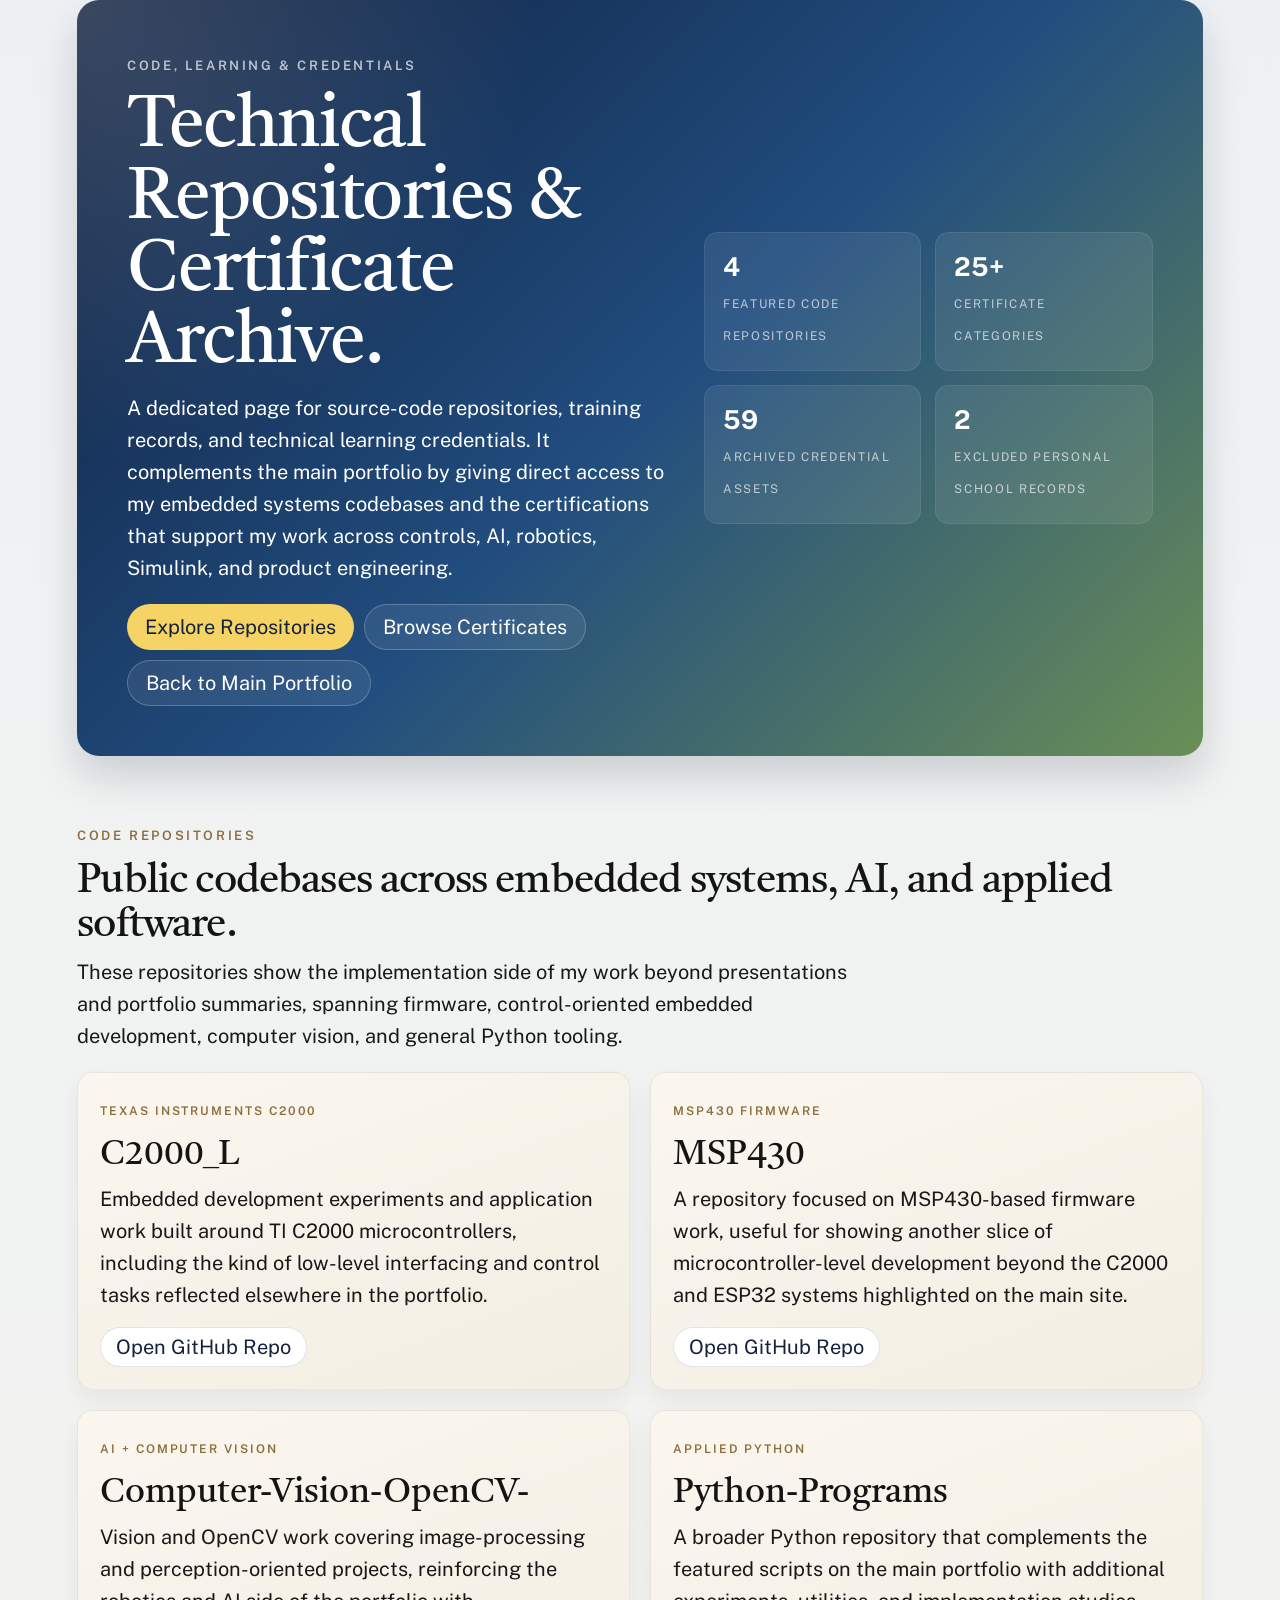
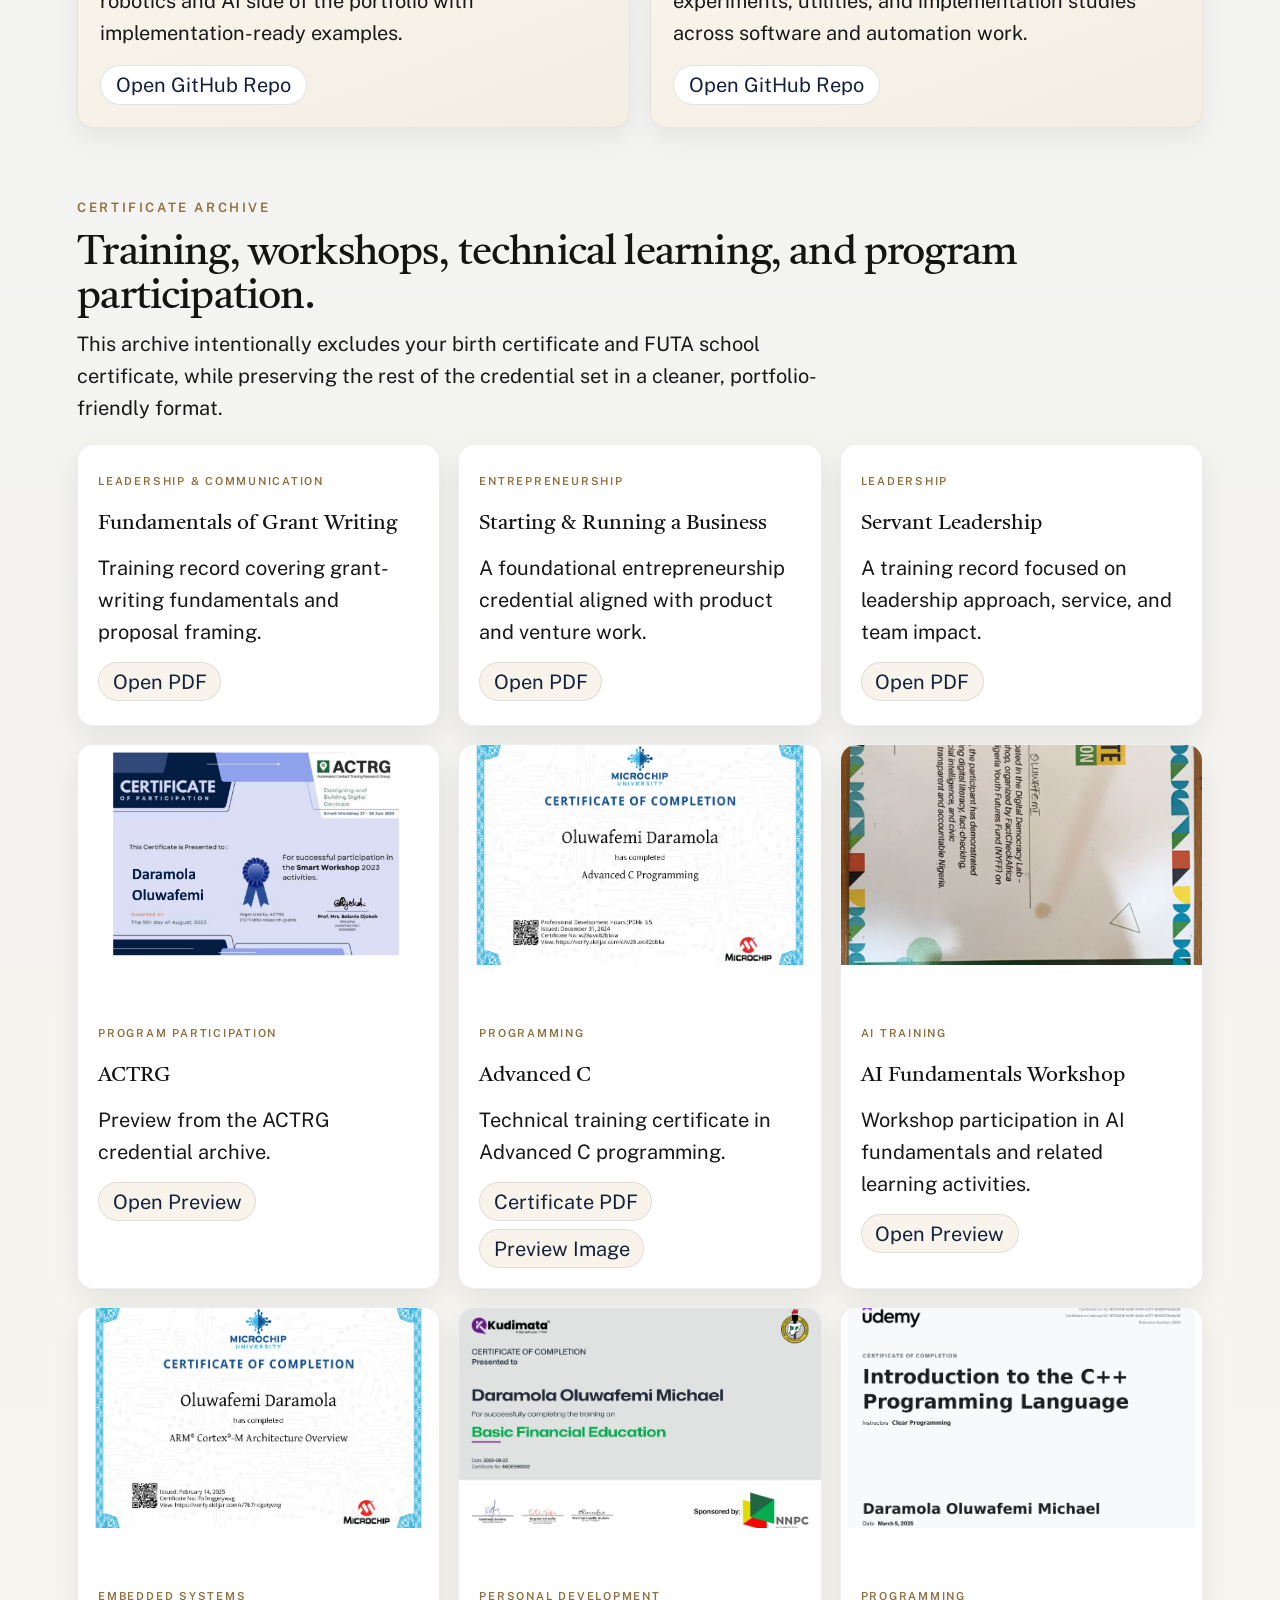
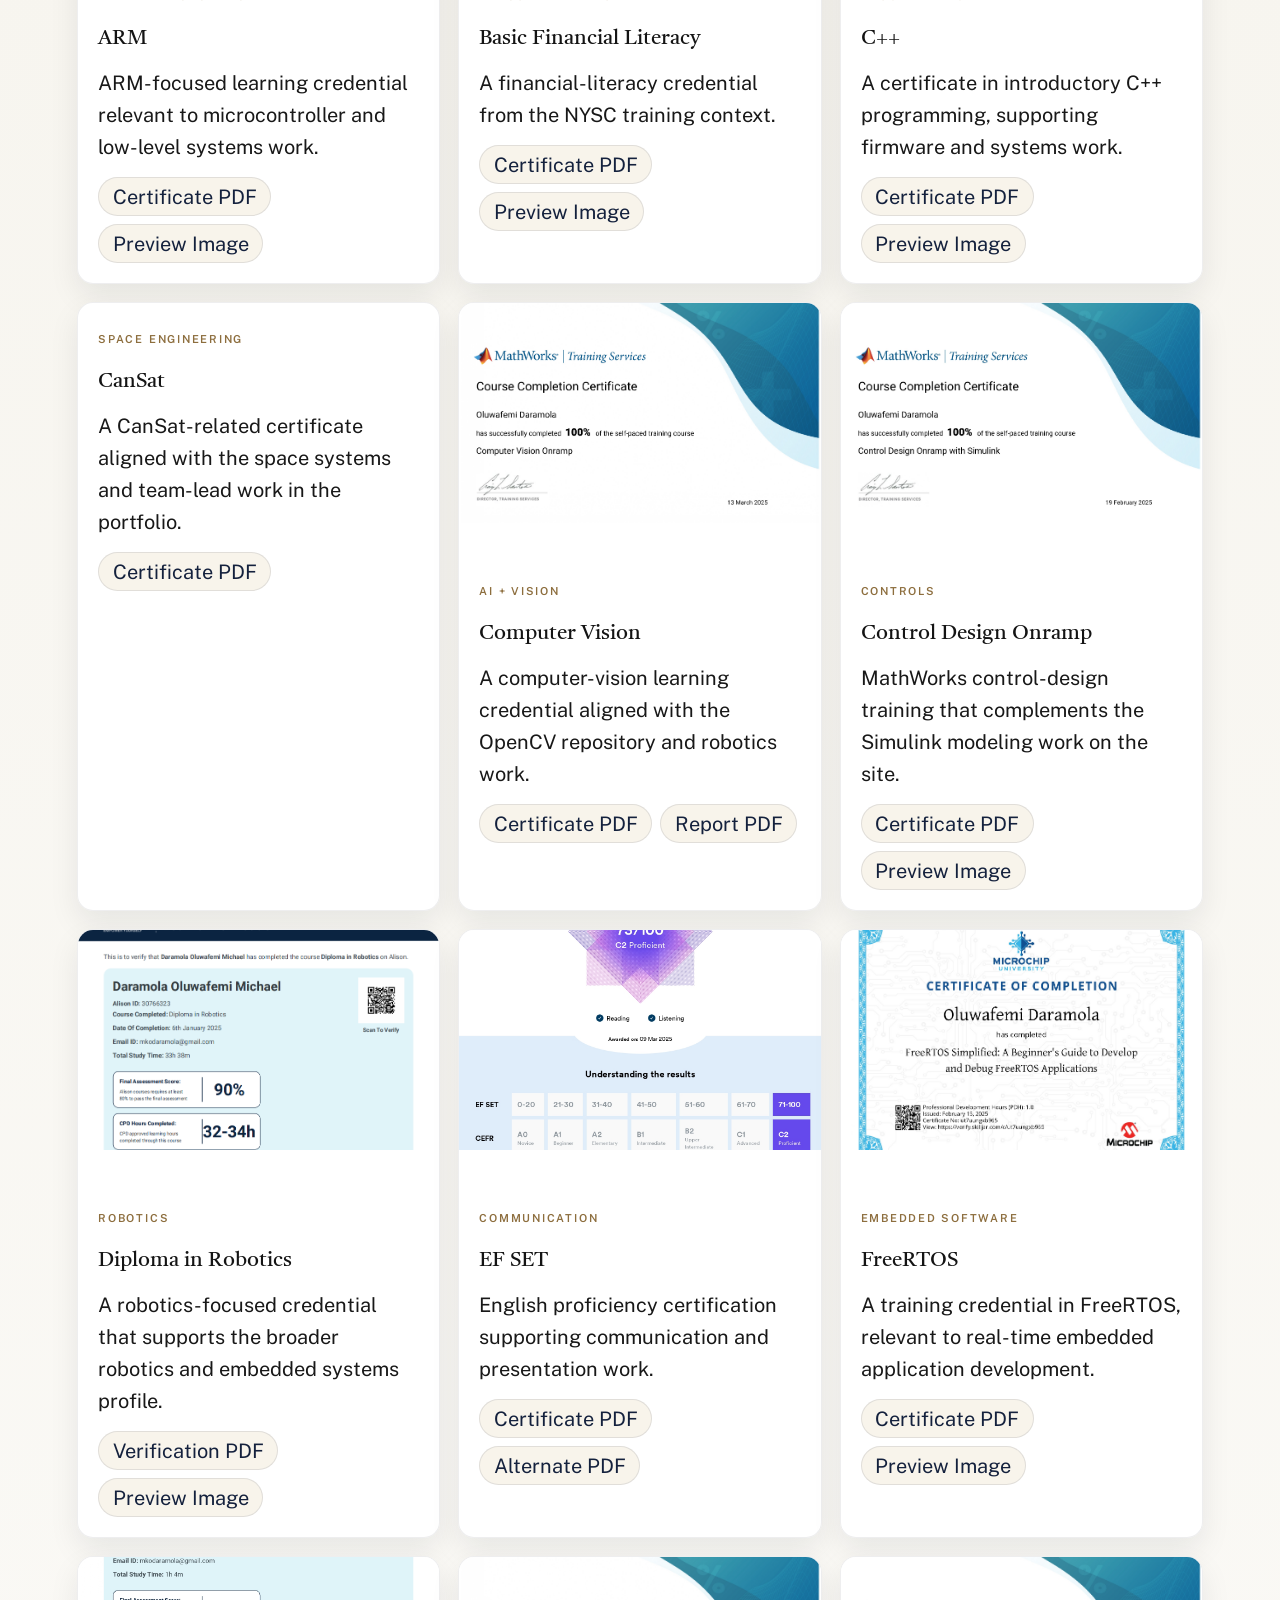
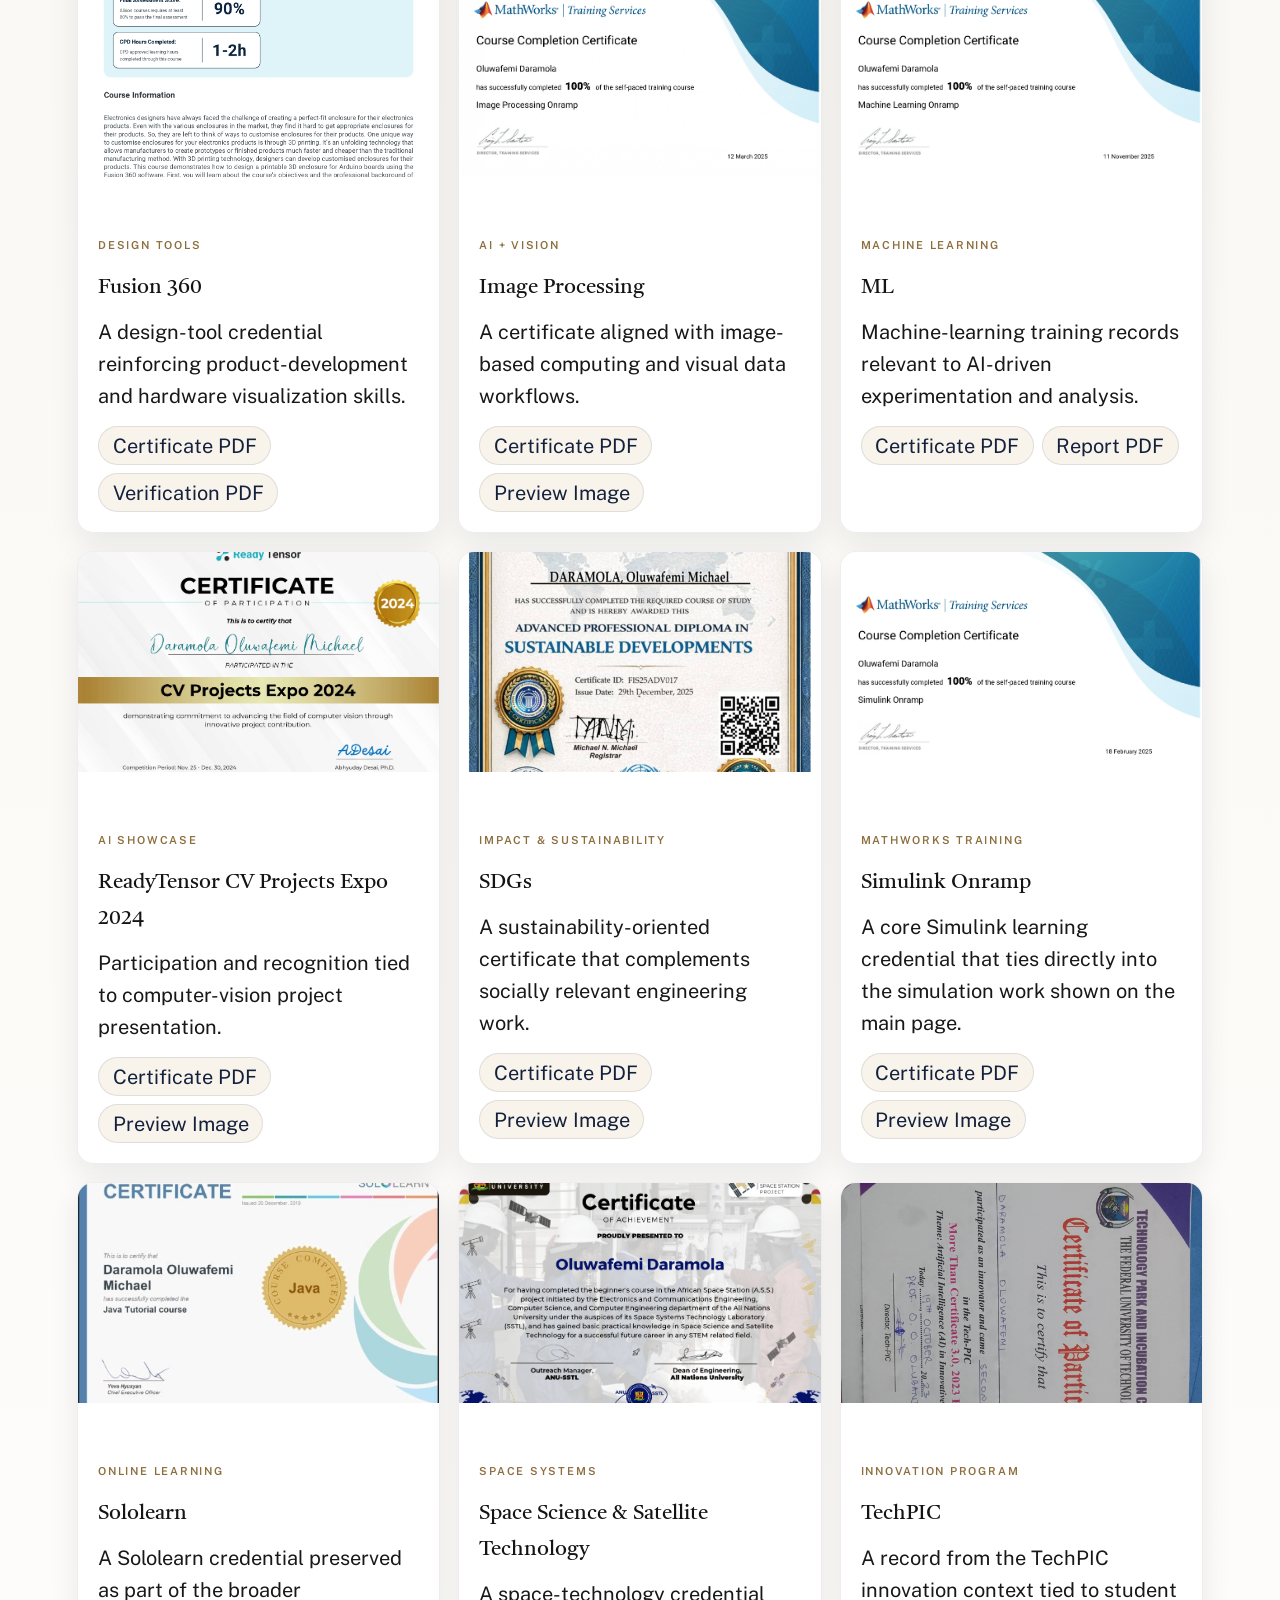
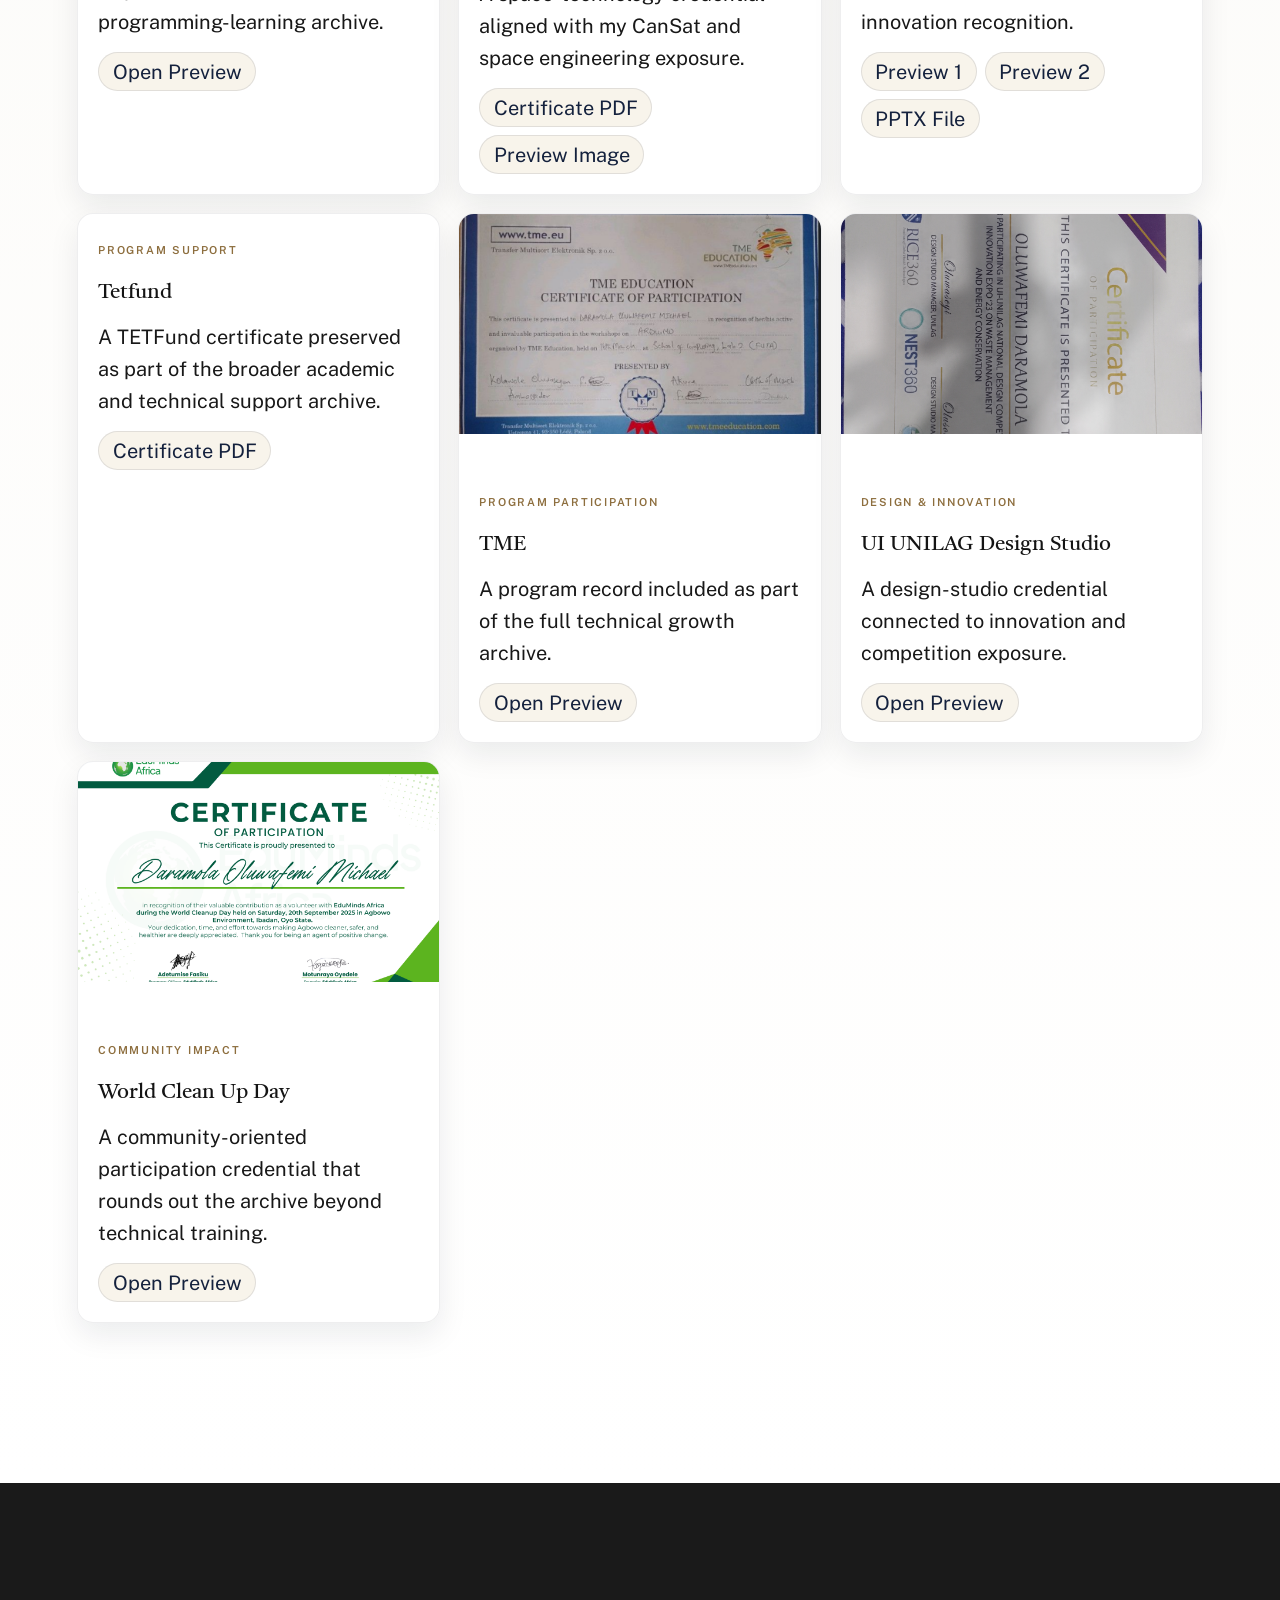
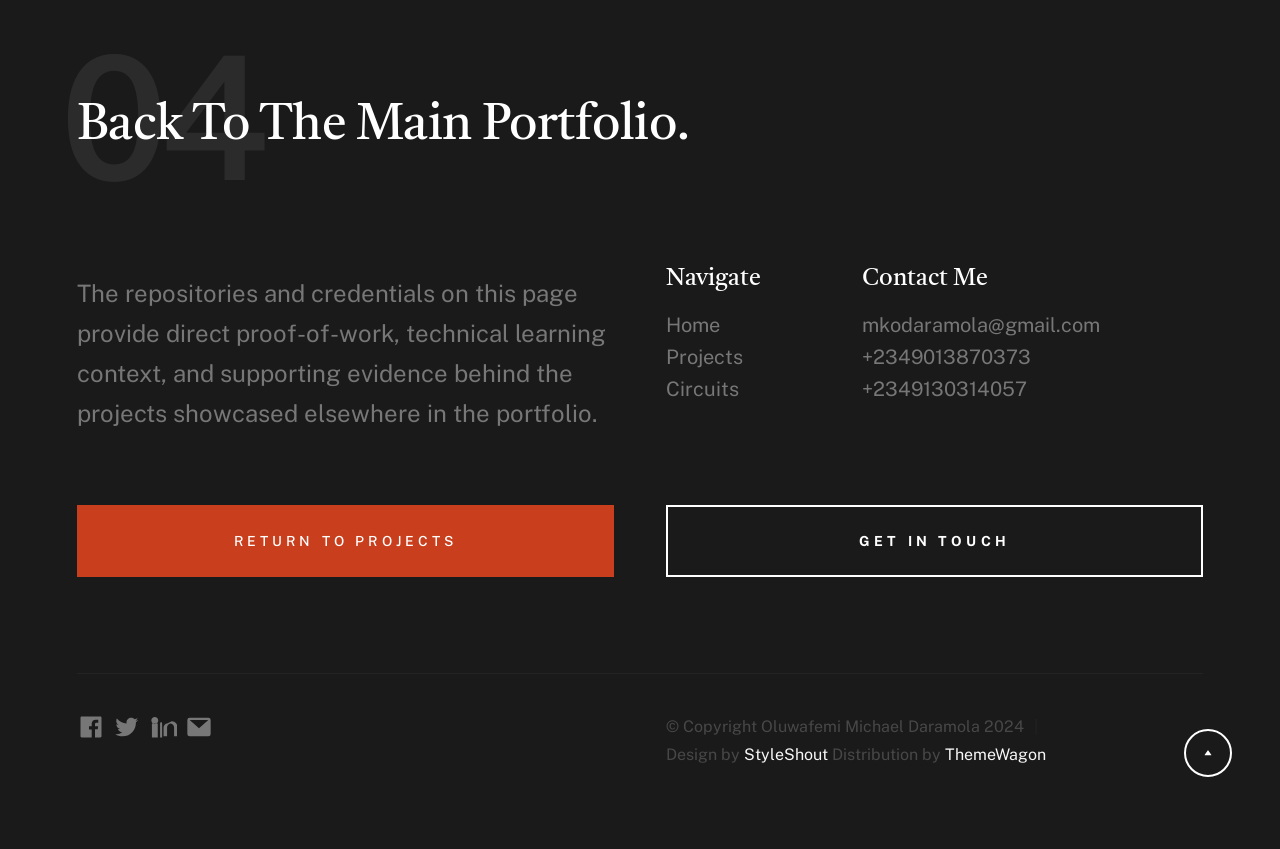
==== commit 7aaae262: "added tn" ====
--- a/credentials.html
+++ b/credentials.html
@@ -577,16 +577,6 @@
                                     </div>
                                 </div>
                             </article>
-                        </div>
-                    </div>
-                </div>
-            </section>
-
-            <section class="psc-section">
-                <div class="row">
-                    <div class="column xl-12">
-                        <div class="psc-footer-note">
-                            This page intentionally excludes the birth certificate and FUTA school certificate from the public-facing portfolio archive. The rest of the certificates were preserved here as training, participation, and professional-development records.
                         </div>
                     </div>
                 </div>
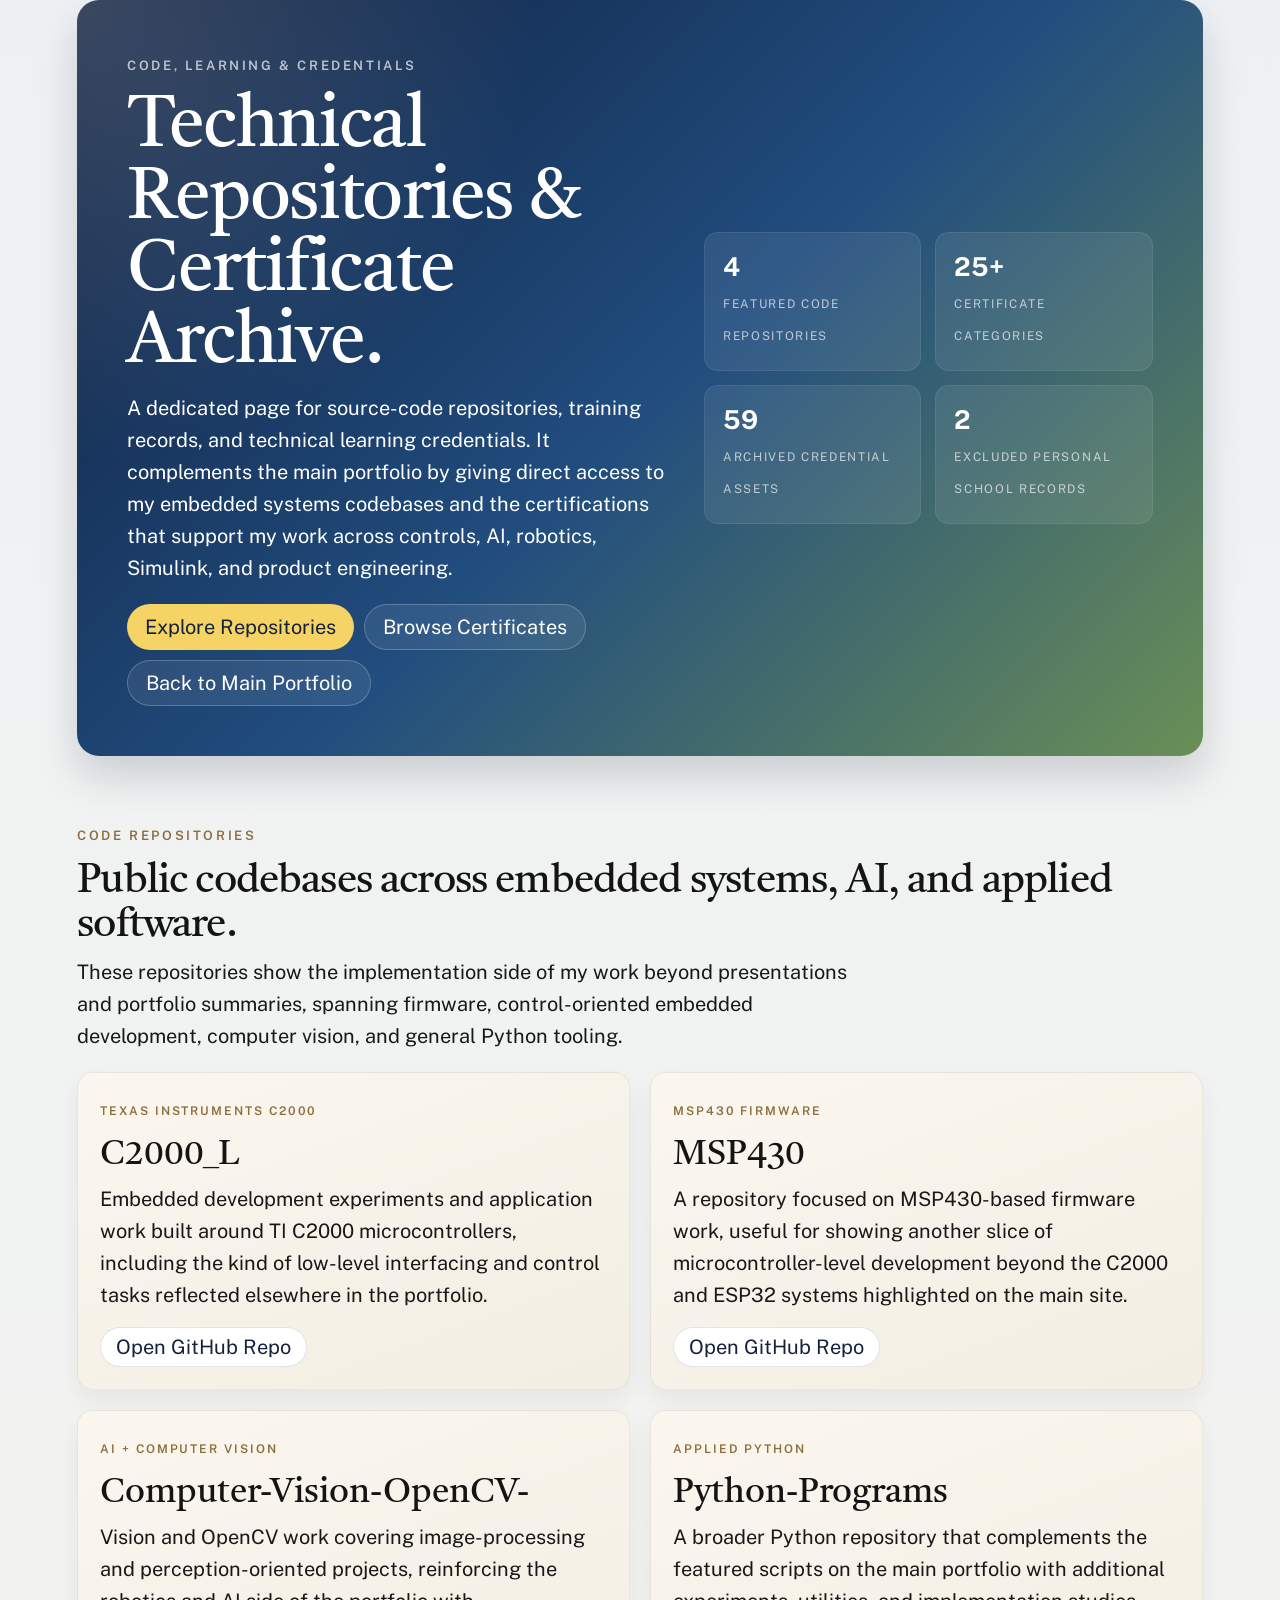
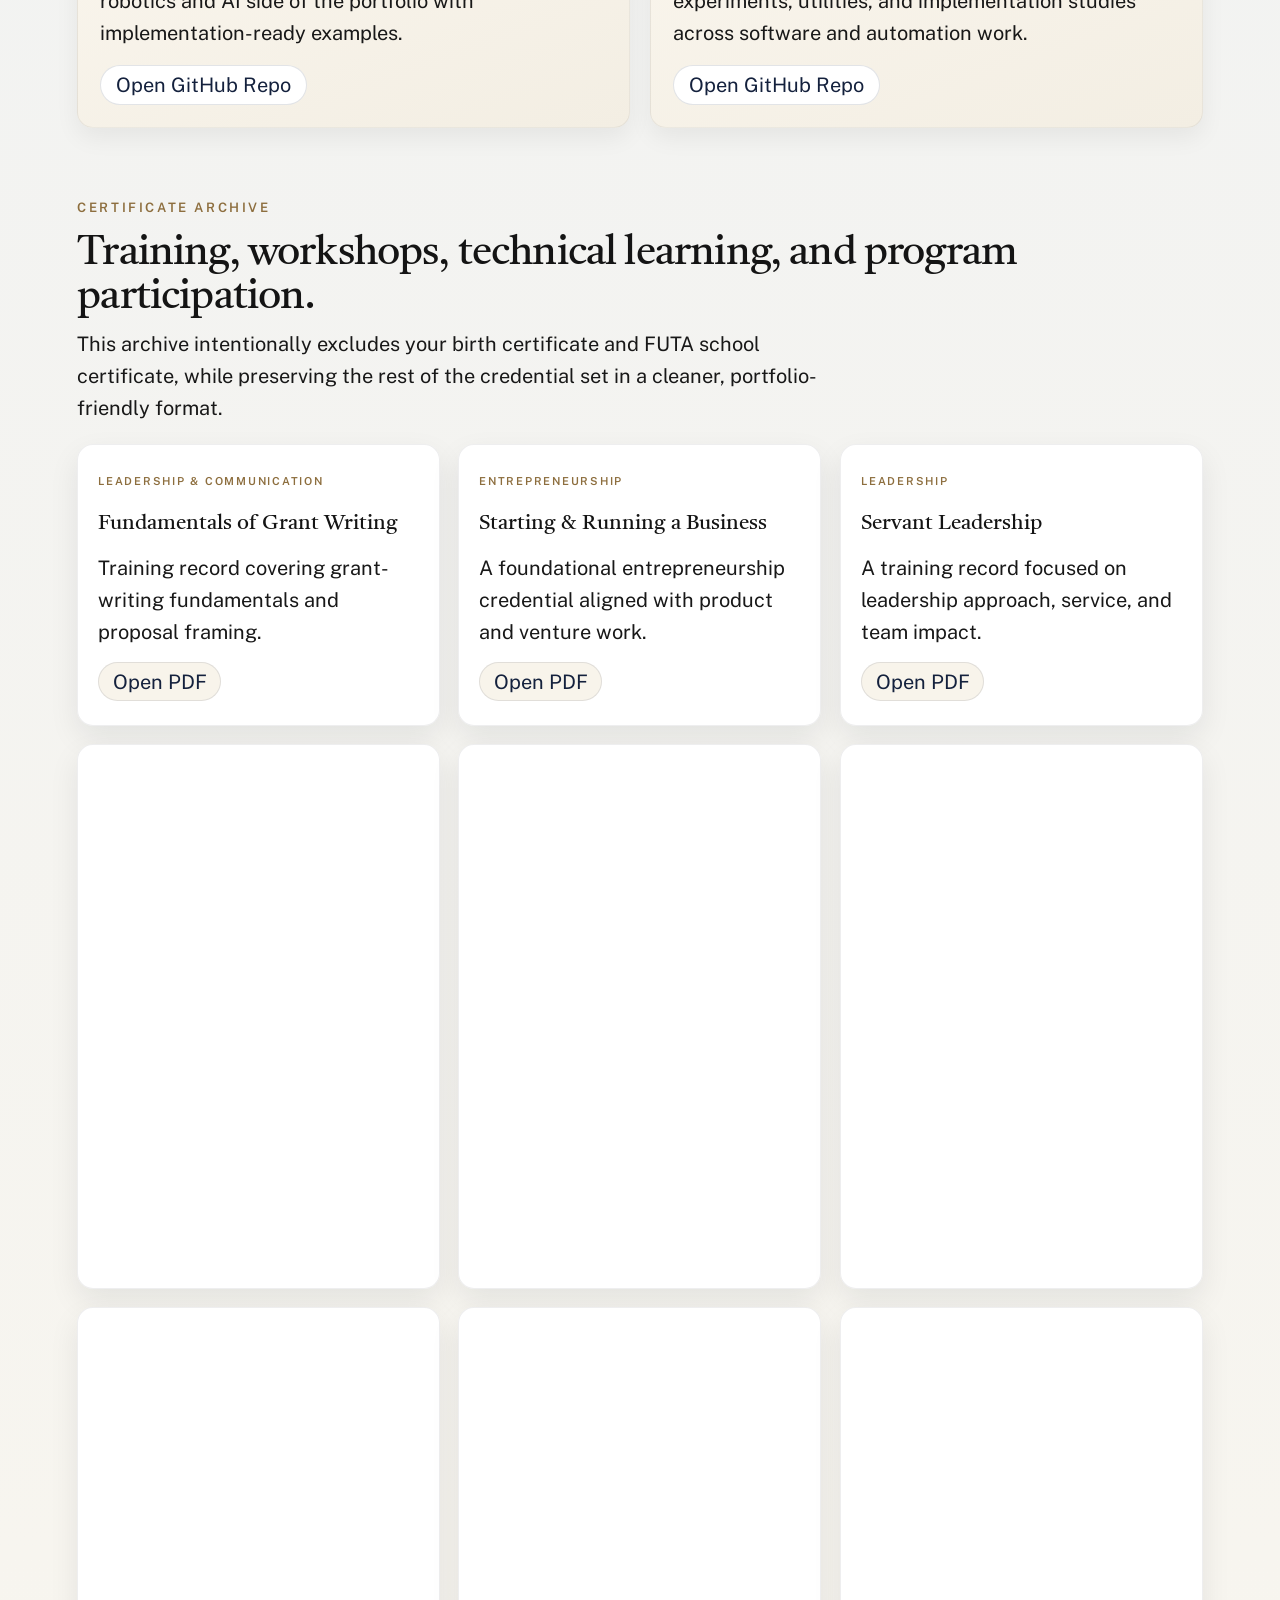
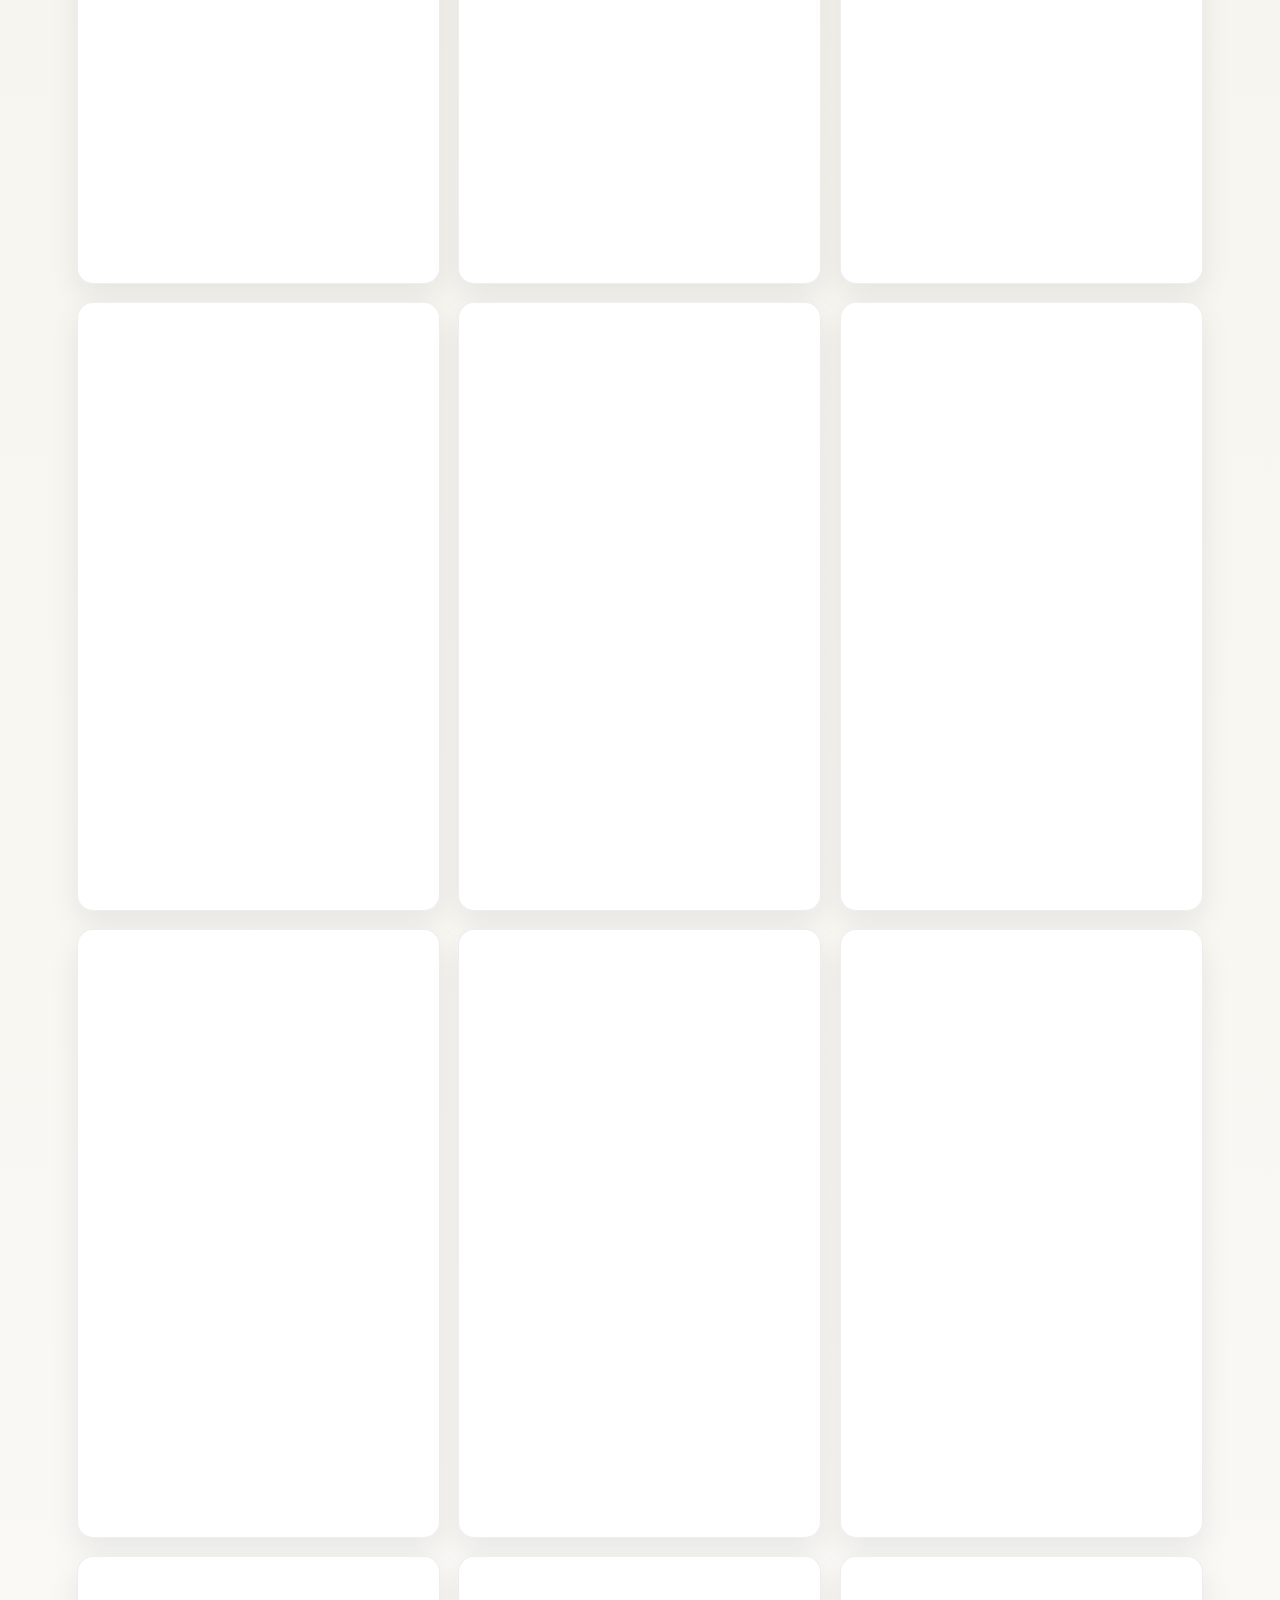
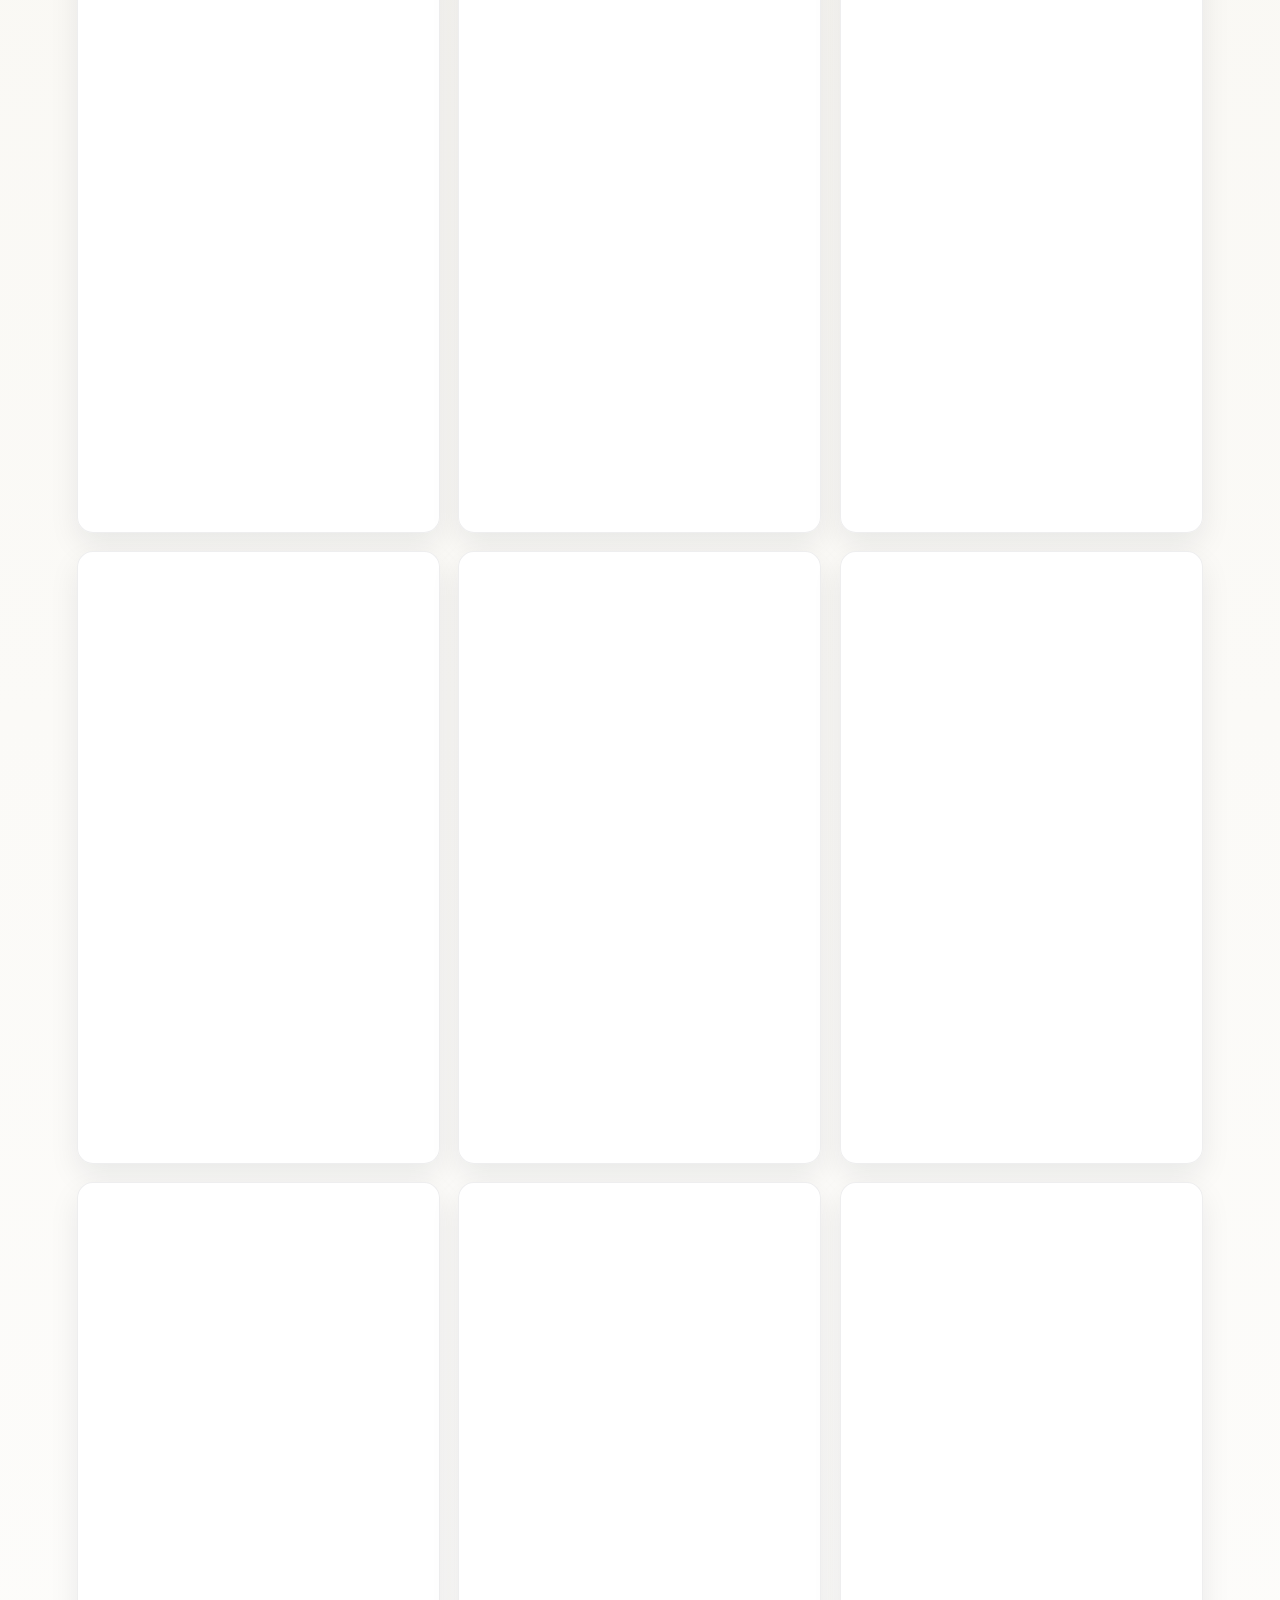
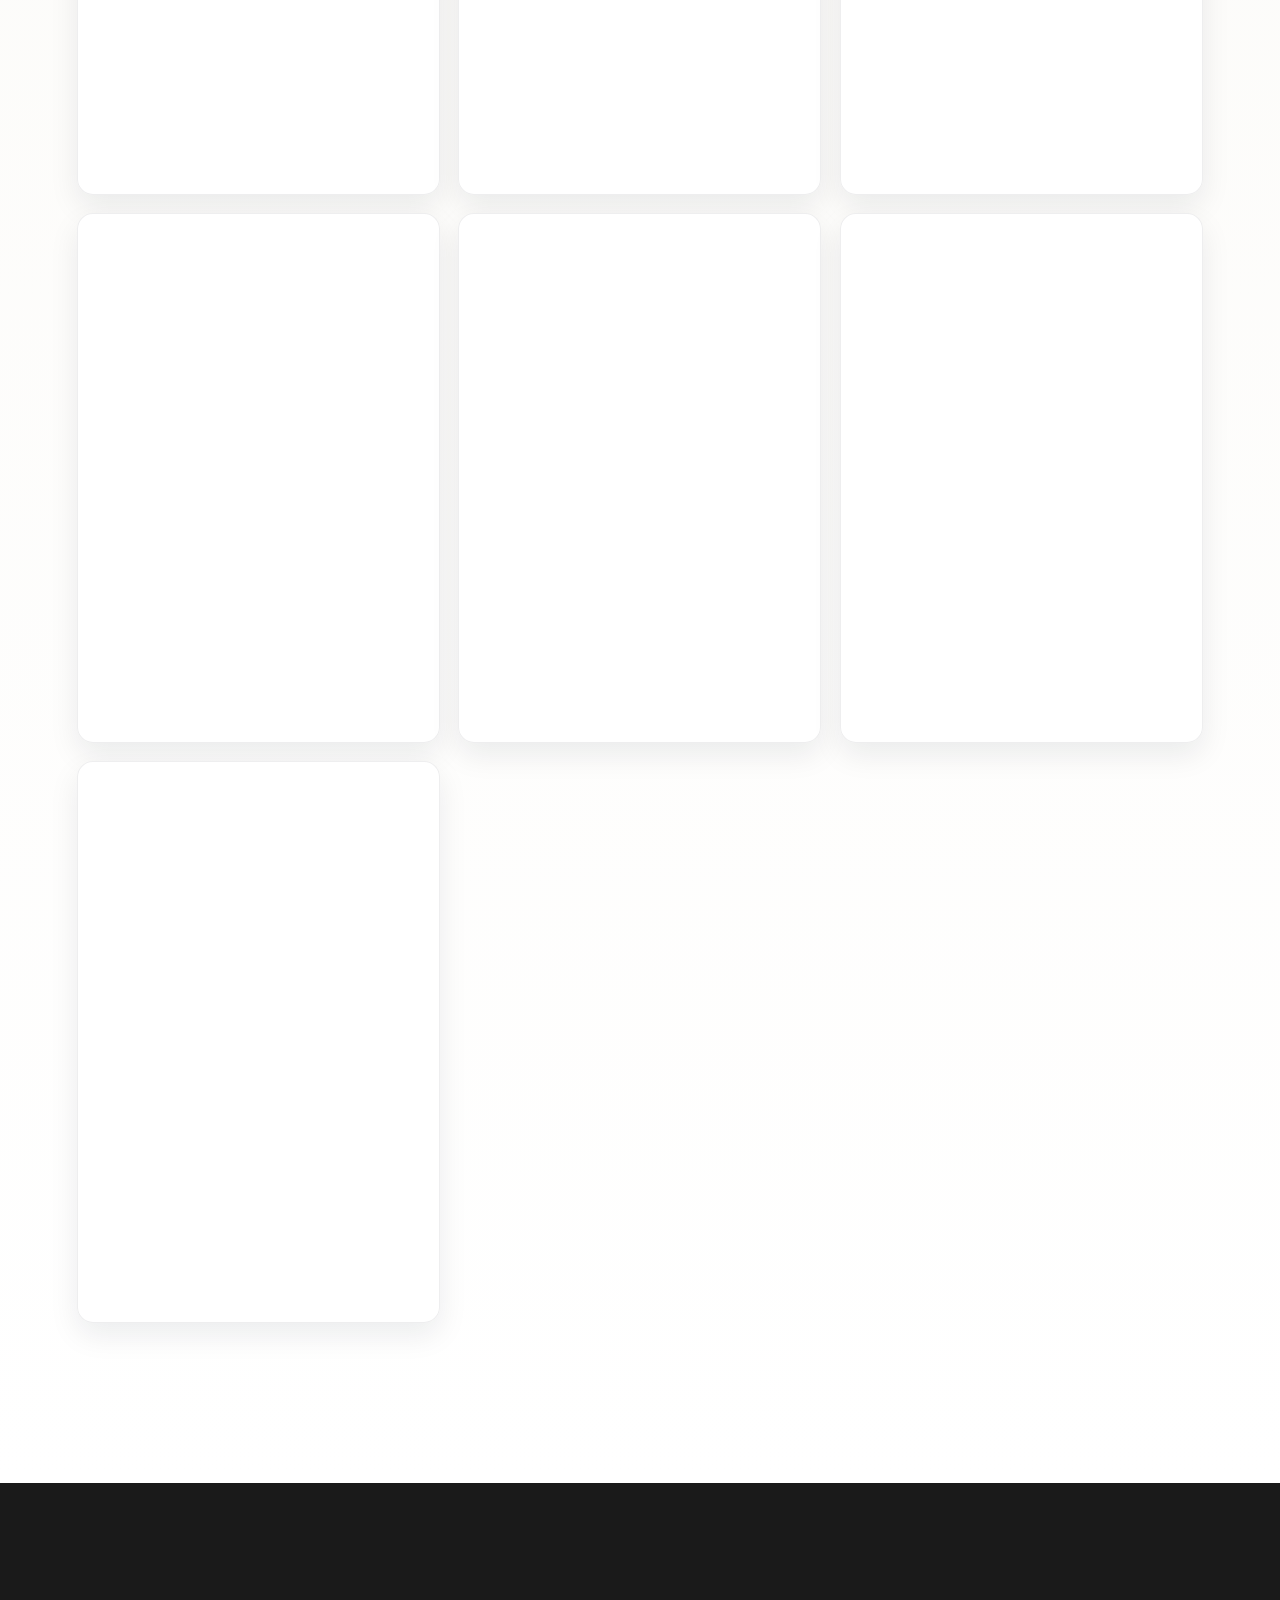
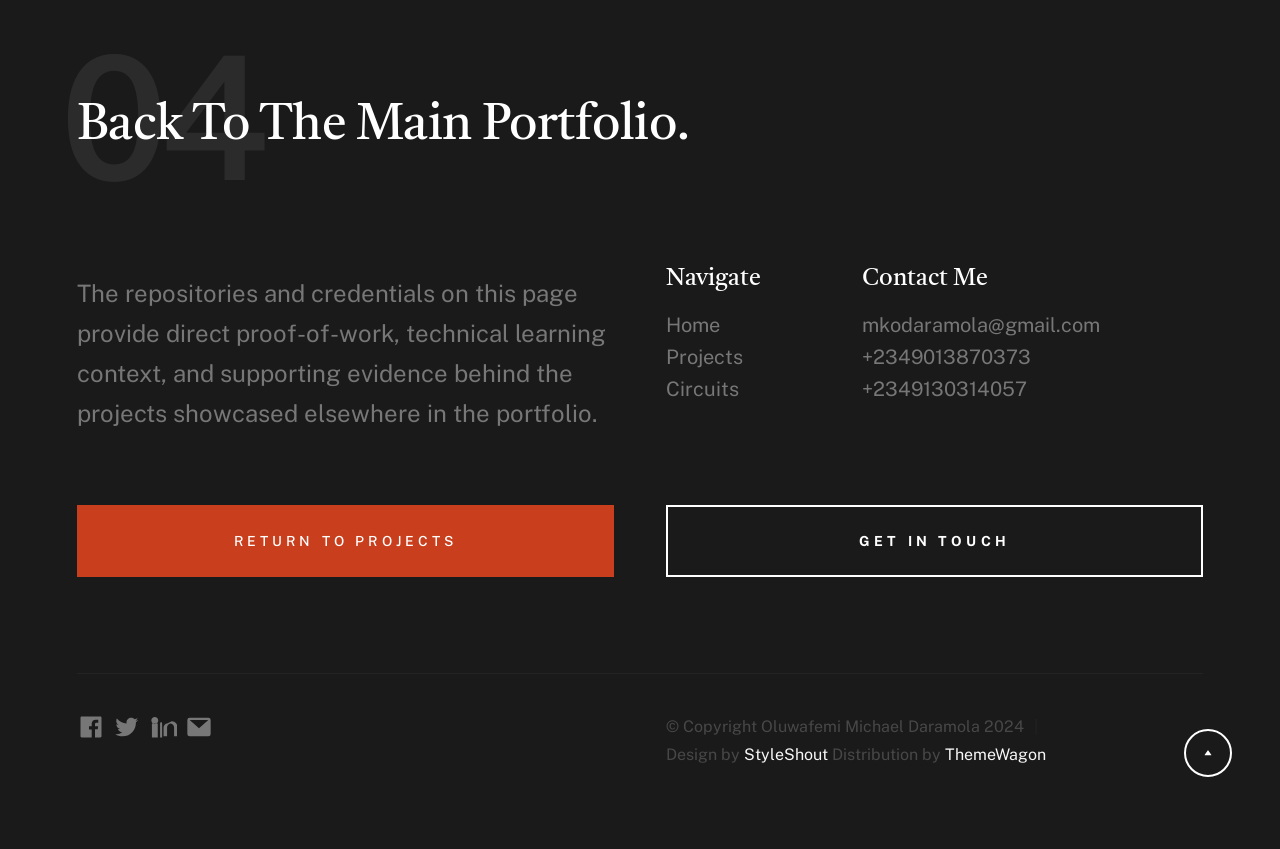
==== commit d72b56ae: "load credential fast" ====
--- a/credentials.html
+++ b/credentials.html
@@ -22,14 +22,6 @@
 </head>
 
 <body id="top" class="psc-page">
-
-    <div id="preloader">
-        <div id="loader" class="dots-fade">
-            <div></div>
-            <div></div>
-            <div></div>
-        </div>
-    </div>
 
     <div id="page" class="s-pagewrap">
 
@@ -218,7 +210,7 @@
 
                             <article class="cert-card">
                                 <div class="cert-card__media">
-                                    <img src="assets/certificates/ACTRG/Capture.PNG" alt="ACTRG certificate preview">
+                                    <img loading="lazy" decoding="async" src="assets/certificates/ACTRG/Capture.PNG" alt="ACTRG certificate preview">
                                 </div>
                                 <div class="cert-card__body">
                                     <p class="cert-card__eyebrow">Program Participation</p>
@@ -232,7 +224,7 @@
 
                             <article class="cert-card">
                                 <div class="cert-card__media">
-                                    <img src="assets/certificates/Advance C/certificate-w28uvo82bbka-1735643711_page-0001.jpg" alt="Advanced C certificate preview">
+                                    <img loading="lazy" decoding="async" src="assets/certificates/Advance C/certificate-w28uvo82bbka-1735643711_page-0001.jpg" alt="Advanced C certificate preview">
                                 </div>
                                 <div class="cert-card__body">
                                     <p class="cert-card__eyebrow">Programming</p>
@@ -247,7 +239,7 @@
 
                             <article class="cert-card">
                                 <div class="cert-card__media">
-                                    <img src="assets/certificates/AI Fundamentals Workshop/AI Fundamentals Workshop.jpg" alt="AI Fundamentals Workshop certificate preview">
+                                    <img loading="lazy" decoding="async" src="assets/certificates/AI Fundamentals Workshop/AI Fundamentals Workshop.jpg" alt="AI Fundamentals Workshop certificate preview">
                                 </div>
                                 <div class="cert-card__body">
                                     <p class="cert-card__eyebrow">AI Training</p>
@@ -261,7 +253,7 @@
 
                             <article class="cert-card">
                                 <div class="cert-card__media">
-                                    <img src="assets/certificates/ARM/certificate-7b7nqgetywvg-1739588767_page-0001.jpg" alt="ARM certificate preview">
+                                    <img loading="lazy" decoding="async" src="assets/certificates/ARM/certificate-7b7nqgetywvg-1739588767_page-0001.jpg" alt="ARM certificate preview">
                                 </div>
                                 <div class="cert-card__body">
                                     <p class="cert-card__eyebrow">Embedded Systems</p>
@@ -276,7 +268,7 @@
 
                             <article class="cert-card">
                                 <div class="cert-card__media">
-                                    <img src="assets/certificates/Basic Financial Literacy/Daramola Oluwafemi Michael_NYSC_Certificate_page-0001.jpg" alt="Basic Financial Literacy certificate preview">
+                                    <img loading="lazy" decoding="async" src="assets/certificates/Basic Financial Literacy/Daramola Oluwafemi Michael_NYSC_Certificate_page-0001.jpg" alt="Basic Financial Literacy certificate preview">
                                 </div>
                                 <div class="cert-card__body">
                                     <p class="cert-card__eyebrow">Personal Development</p>
@@ -291,7 +283,7 @@
 
                             <article class="cert-card">
                                 <div class="cert-card__media">
-                                    <img src="assets/certificates/C++/intro to C++.jpg" alt="Intro to C++ certificate preview">
+                                    <img loading="lazy" decoding="async" src="assets/certificates/C++/intro to C++.jpg" alt="Intro to C++ certificate preview">
                                 </div>
                                 <div class="cert-card__body">
                                     <p class="cert-card__eyebrow">Programming</p>
@@ -317,7 +309,7 @@
 
                             <article class="cert-card">
                                 <div class="cert-card__media">
-                                    <img src="assets/certificates/Computer Vision/certificate_page-0001.jpg" alt="Computer Vision certificate preview">
+                                    <img loading="lazy" decoding="async" src="assets/certificates/Computer Vision/certificate_page-0001.jpg" alt="Computer Vision certificate preview">
                                 </div>
                                 <div class="cert-card__body">
                                     <p class="cert-card__eyebrow">AI + Vision</p>
@@ -332,7 +324,7 @@
 
                             <article class="cert-card">
                                 <div class="cert-card__media">
-                                    <img src="assets/certificates/Control Design Onramp/certificate_page-0001.jpg" alt="Control Design Onramp certificate preview">
+                                    <img loading="lazy" decoding="async" src="assets/certificates/Control Design Onramp/certificate_page-0001.jpg" alt="Control Design Onramp certificate preview">
                                 </div>
                                 <div class="cert-card__body">
                                     <p class="cert-card__eyebrow">Controls</p>
@@ -347,7 +339,7 @@
 
                             <article class="cert-card">
                                 <div class="cert-card__media">
-                                    <img src="assets/certificates/Diploma in Robotics/dirobotics.PNG" alt="Diploma in Robotics certificate preview">
+                                    <img loading="lazy" decoding="async" src="assets/certificates/Diploma in Robotics/dirobotics.PNG" alt="Diploma in Robotics certificate preview">
                                 </div>
                                 <div class="cert-card__body">
                                     <p class="cert-card__eyebrow">Robotics</p>
@@ -362,7 +354,7 @@
 
                             <article class="cert-card">
                                 <div class="cert-card__media">
-                                    <img src="assets/certificates/ET SEF/EF SET Certificate_page-0002.jpg" alt="EF SET certificate preview">
+                                    <img loading="lazy" decoding="async" src="assets/certificates/ET SEF/EF SET Certificate_page-0002.jpg" alt="EF SET certificate preview">
                                 </div>
                                 <div class="cert-card__body">
                                     <p class="cert-card__eyebrow">Communication</p>
@@ -377,7 +369,7 @@
 
                             <article class="cert-card">
                                 <div class="cert-card__media">
-                                    <img src="assets/certificates/FreeRTOS/certificate-ut7uungxb965-1739640282_page-0001.jpg" alt="FreeRTOS certificate preview">
+                                    <img loading="lazy" decoding="async" src="assets/certificates/FreeRTOS/certificate-ut7uungxb965-1739640282_page-0001.jpg" alt="FreeRTOS certificate preview">
                                 </div>
                                 <div class="cert-card__body">
                                     <p class="cert-card__eyebrow">Embedded Software</p>
@@ -392,7 +384,7 @@
 
                             <article class="cert-card">
                                 <div class="cert-card__media">
-                                    <img src="assets/certificates/Fusion 360/Fusion 360.jpg" alt="Fusion 360 certificate preview">
+                                    <img loading="lazy" decoding="async" src="assets/certificates/Fusion 360/Fusion 360.jpg" alt="Fusion 360 certificate preview">
                                 </div>
                                 <div class="cert-card__body">
                                     <p class="cert-card__eyebrow">Design Tools</p>
@@ -407,7 +399,7 @@
 
                             <article class="cert-card">
                                 <div class="cert-card__media">
-                                    <img src="assets/certificates/Image Processing/certificate_page-0001.jpg" alt="Image Processing certificate preview">
+                                    <img loading="lazy" decoding="async" src="assets/certificates/Image Processing/certificate_page-0001.jpg" alt="Image Processing certificate preview">
                                 </div>
                                 <div class="cert-card__body">
                                     <p class="cert-card__eyebrow">AI + Vision</p>
@@ -422,7 +414,7 @@
 
                             <article class="cert-card">
                                 <div class="cert-card__media">
-                                    <img src="assets/certificates/ML/ML_page-0001.jpg" alt="Machine Learning certificate preview">
+                                    <img loading="lazy" decoding="async" src="assets/certificates/ML/ML_page-0001.jpg" alt="Machine Learning certificate preview">
                                 </div>
                                 <div class="cert-card__body">
                                     <p class="cert-card__eyebrow">Machine Learning</p>
@@ -437,7 +429,7 @@
 
                             <article class="cert-card">
                                 <div class="cert-card__media">
-                                    <img src="assets/certificates/ReadyTensor/CV Projects Expo 2024 - Daramola Oluwafemi Michael_page-0001.jpg" alt="ReadyTensor certificate preview">
+                                    <img loading="lazy" decoding="async" src="assets/certificates/ReadyTensor/CV Projects Expo 2024 - Daramola Oluwafemi Michael_page-0001.jpg" alt="ReadyTensor certificate preview">
                                 </div>
                                 <div class="cert-card__body">
                                     <p class="cert-card__eyebrow">AI Showcase</p>
@@ -452,7 +444,7 @@
 
                             <article class="cert-card">
                                 <div class="cert-card__media">
-                                    <img src="assets/certificates/SDGs/Daramola Oluwafemi .jpg" alt="SDGs certificate preview">
+                                    <img loading="lazy" decoding="async" src="assets/certificates/SDGs/Daramola Oluwafemi .jpg" alt="SDGs certificate preview">
                                 </div>
                                 <div class="cert-card__body">
                                     <p class="cert-card__eyebrow">Impact & Sustainability</p>
@@ -467,7 +459,7 @@
 
                             <article class="cert-card">
                                 <div class="cert-card__media">
-                                    <img src="assets/certificates/Simulink Onramp/certificate_page-0001.jpg" alt="Simulink Onramp certificate preview">
+                                    <img loading="lazy" decoding="async" src="assets/certificates/Simulink Onramp/certificate_page-0001.jpg" alt="Simulink Onramp certificate preview">
                                 </div>
                                 <div class="cert-card__body">
                                     <p class="cert-card__eyebrow">MathWorks Training</p>
@@ -482,7 +474,7 @@
 
                             <article class="cert-card">
                                 <div class="cert-card__media">
-                                    <img src="assets/certificates/Sololearn/sla.PNG" alt="Sololearn certificate preview">
+                                    <img loading="lazy" decoding="async" src="assets/certificates/Sololearn/sla.PNG" alt="Sololearn certificate preview">
                                 </div>
                                 <div class="cert-card__body">
                                     <p class="cert-card__eyebrow">Online Learning</p>
@@ -496,7 +488,7 @@
 
                             <article class="cert-card">
                                 <div class="cert-card__media">
-                                    <img src="assets/certificates/Space Science and Satellite Technology/Oluwafemi Daramola-1_page-0001.jpg" alt="Space Science and Satellite Technology certificate preview">
+                                    <img loading="lazy" decoding="async" src="assets/certificates/Space Science and Satellite Technology/Oluwafemi Daramola-1_page-0001.jpg" alt="Space Science and Satellite Technology certificate preview">
                                 </div>
                                 <div class="cert-card__body">
                                     <p class="cert-card__eyebrow">Space Systems</p>
@@ -511,7 +503,7 @@
 
                             <article class="cert-card">
                                 <div class="cert-card__media">
-                                    <img src="assets/certificates/TechPIC/IMG_20231022_185641.jpg" alt="TechPIC certificate preview">
+                                    <img loading="lazy" decoding="async" src="assets/certificates/TechPIC/IMG_20231022_185641.jpg" alt="TechPIC certificate preview">
                                 </div>
                                 <div class="cert-card__body">
                                     <p class="cert-card__eyebrow">Innovation Program</p>
@@ -538,7 +530,7 @@
 
                             <article class="cert-card">
                                 <div class="cert-card__media">
-                                    <img src="assets/certificates/TME/ardc.PNG" alt="TME certificate preview">
+                                    <img loading="lazy" decoding="async" src="assets/certificates/TME/ardc.PNG" alt="TME certificate preview">
                                 </div>
                                 <div class="cert-card__body">
                                     <p class="cert-card__eyebrow">Program Participation</p>
@@ -552,7 +544,7 @@
 
                             <article class="cert-card">
                                 <div class="cert-card__media">
-                                    <img src="assets/certificates/UI UNILAG Design Studio/IMG_20231117_190747.jpg" alt="UI UNILAG Design Studio certificate preview">
+                                    <img loading="lazy" decoding="async" src="assets/certificates/UI UNILAG Design Studio/IMG_20231117_190747.jpg" alt="UI UNILAG Design Studio certificate preview">
                                 </div>
                                 <div class="cert-card__body">
                                     <p class="cert-card__eyebrow">Design & Innovation</p>
@@ -566,7 +558,7 @@
 
                             <article class="cert-card">
                                 <div class="cert-card__media">
-                                    <img src="assets/certificates/World Clean Up Day/Oluwafemi.png" alt="World Clean Up Day certificate preview">
+                                    <img loading="lazy" decoding="async" src="assets/certificates/World Clean Up Day/Oluwafemi.png" alt="World Clean Up Day certificate preview">
                                 </div>
                                 <div class="cert-card__body">
                                     <p class="cert-card__eyebrow">Community Impact</p>
--- a/css/styles.css
+++ b/css/styles.css
@@ -4920,6 +4920,8 @@
     background   : rgba(255, 255, 255, 0.96);
     border       : 1px solid rgba(17, 24, 39, 0.07);
     box-shadow   : 0 1.2rem 3rem rgba(17, 24, 39, 0.08);
+    content-visibility: auto;
+    contain-intrinsic-size: 42rem;
 }
 
 .cert-card__media img {
